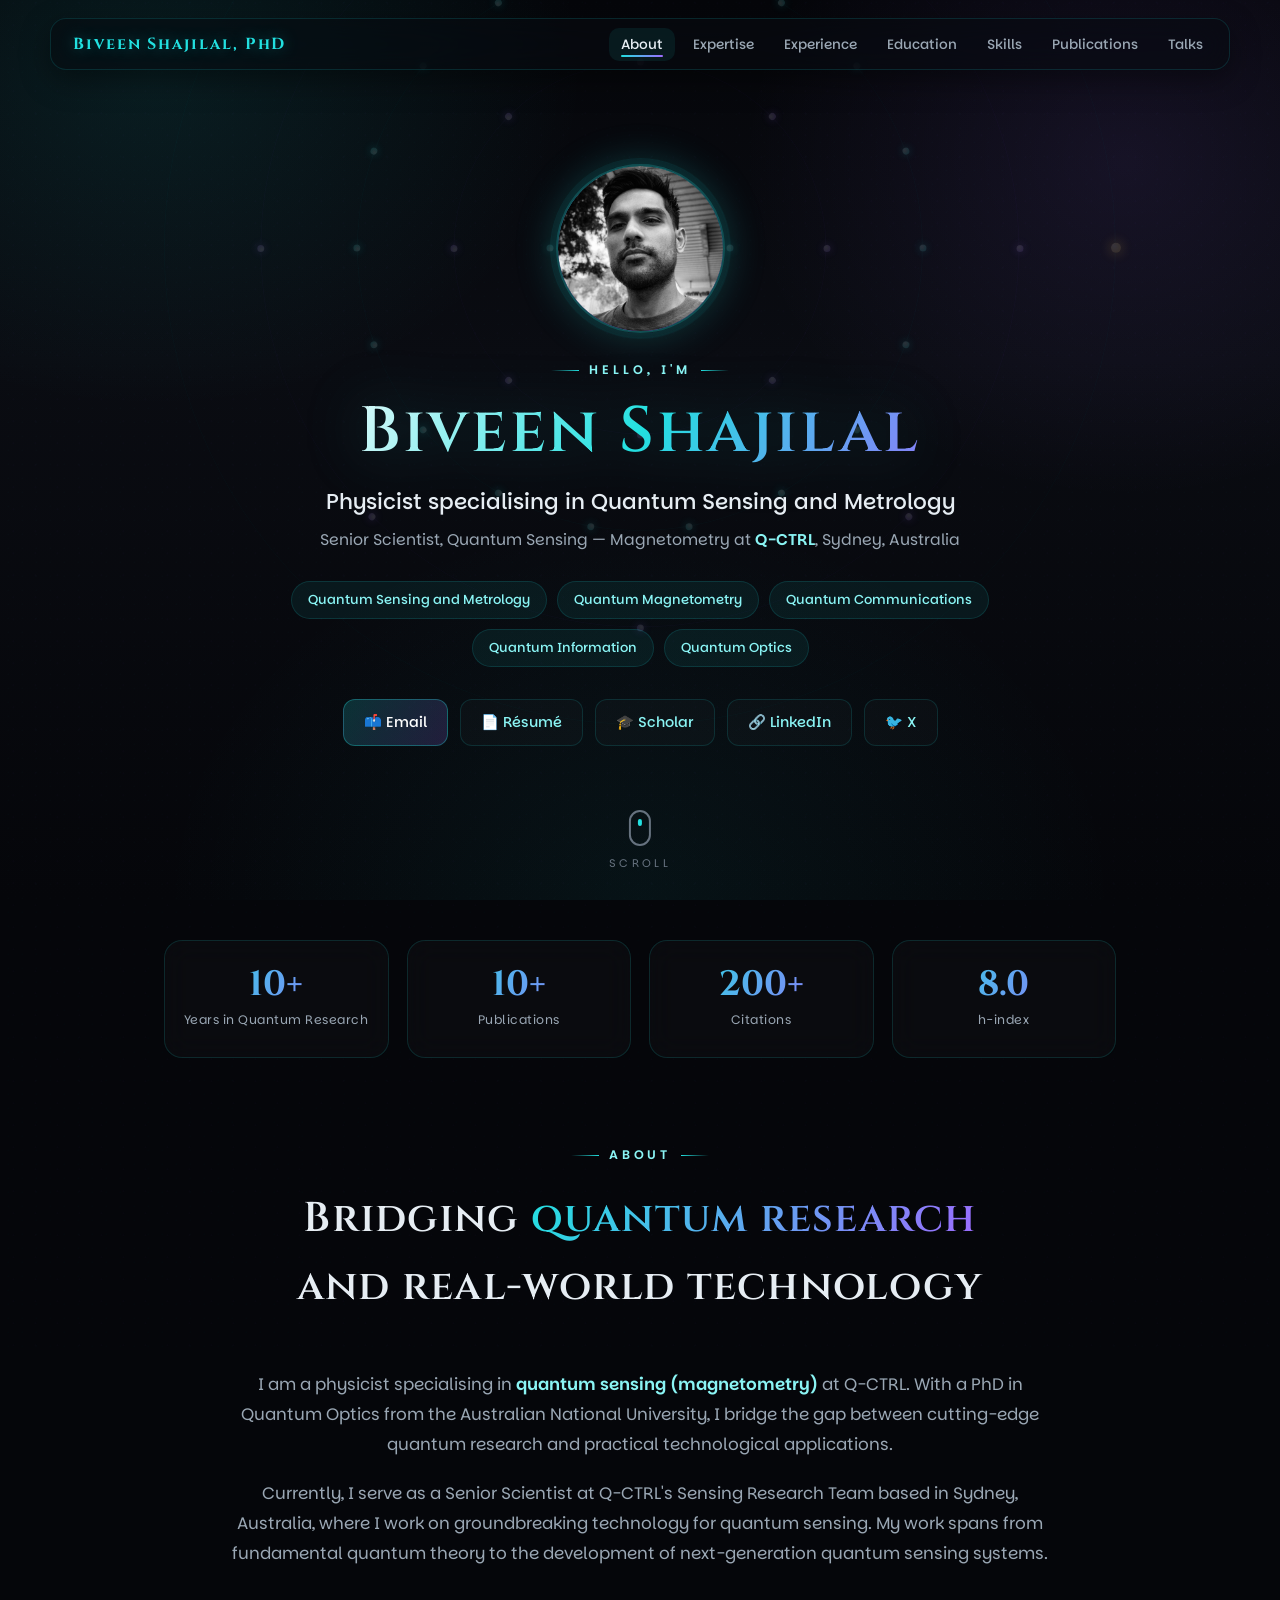
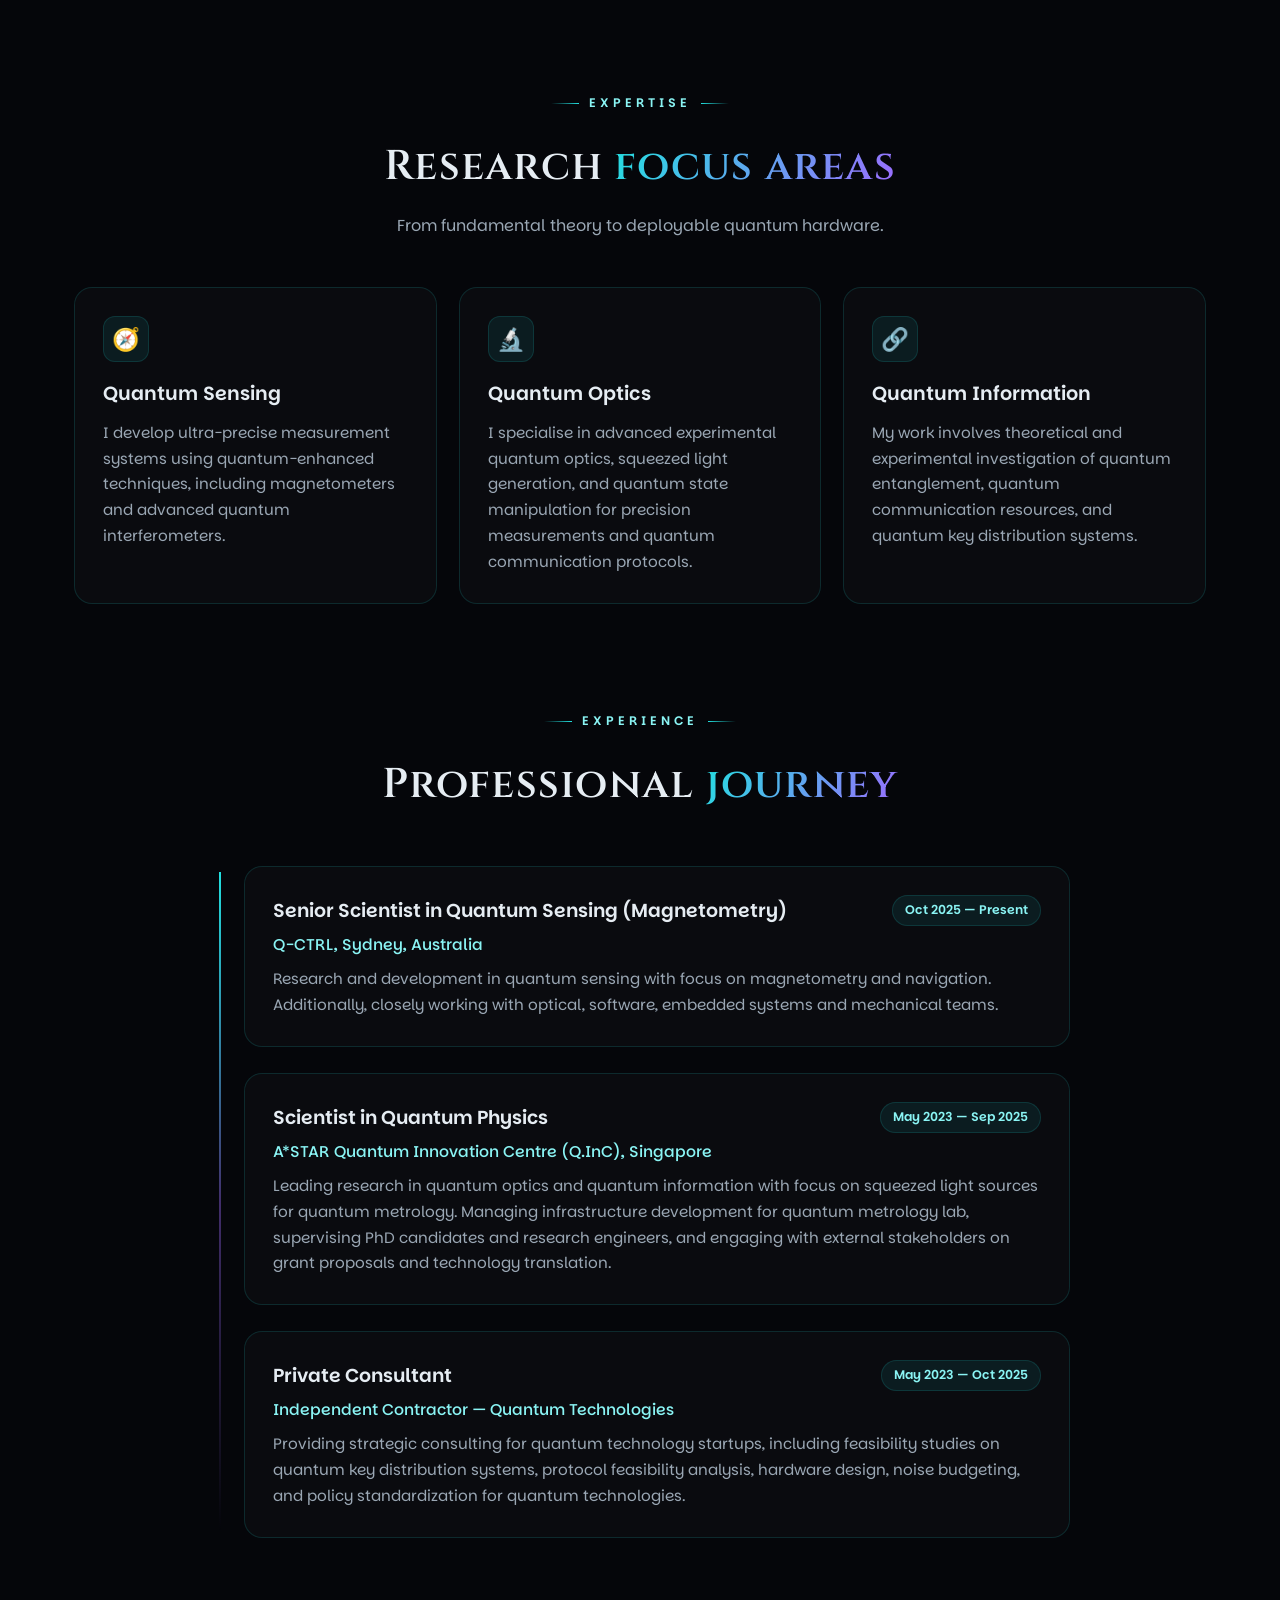
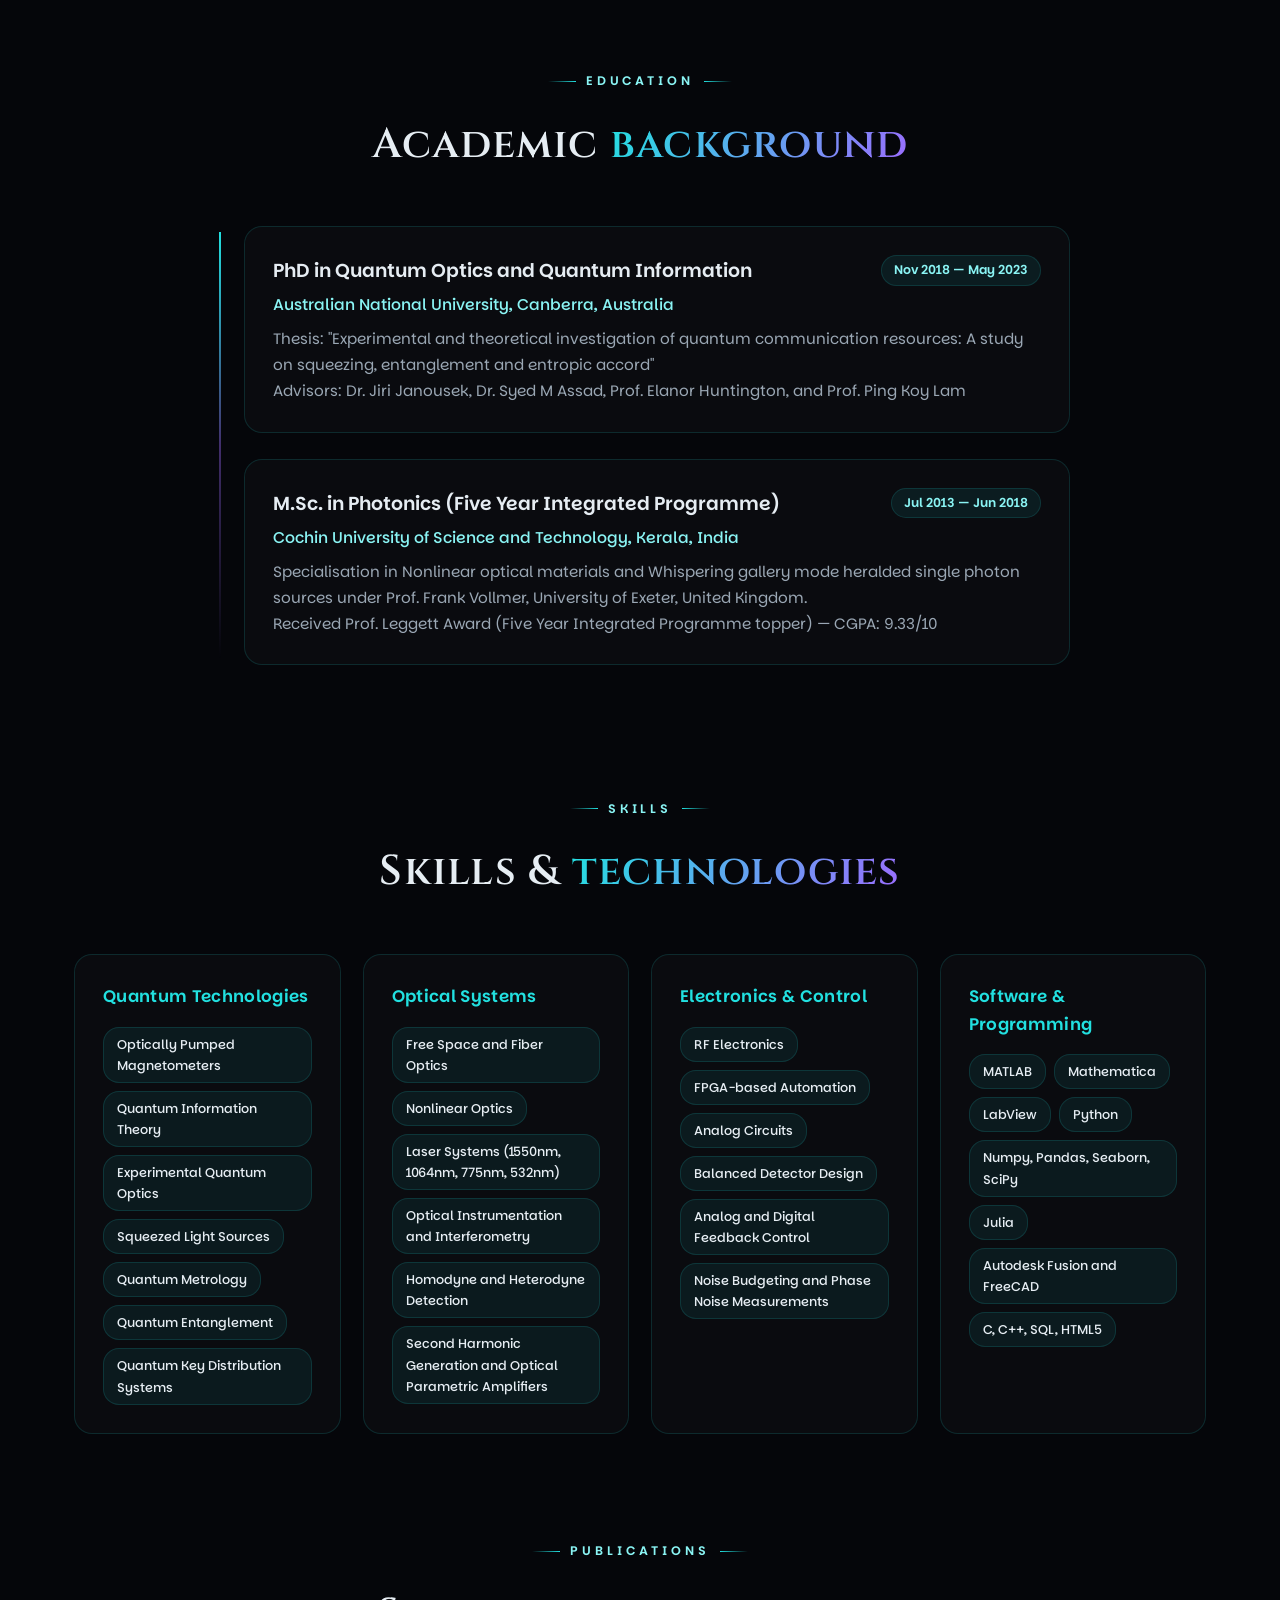
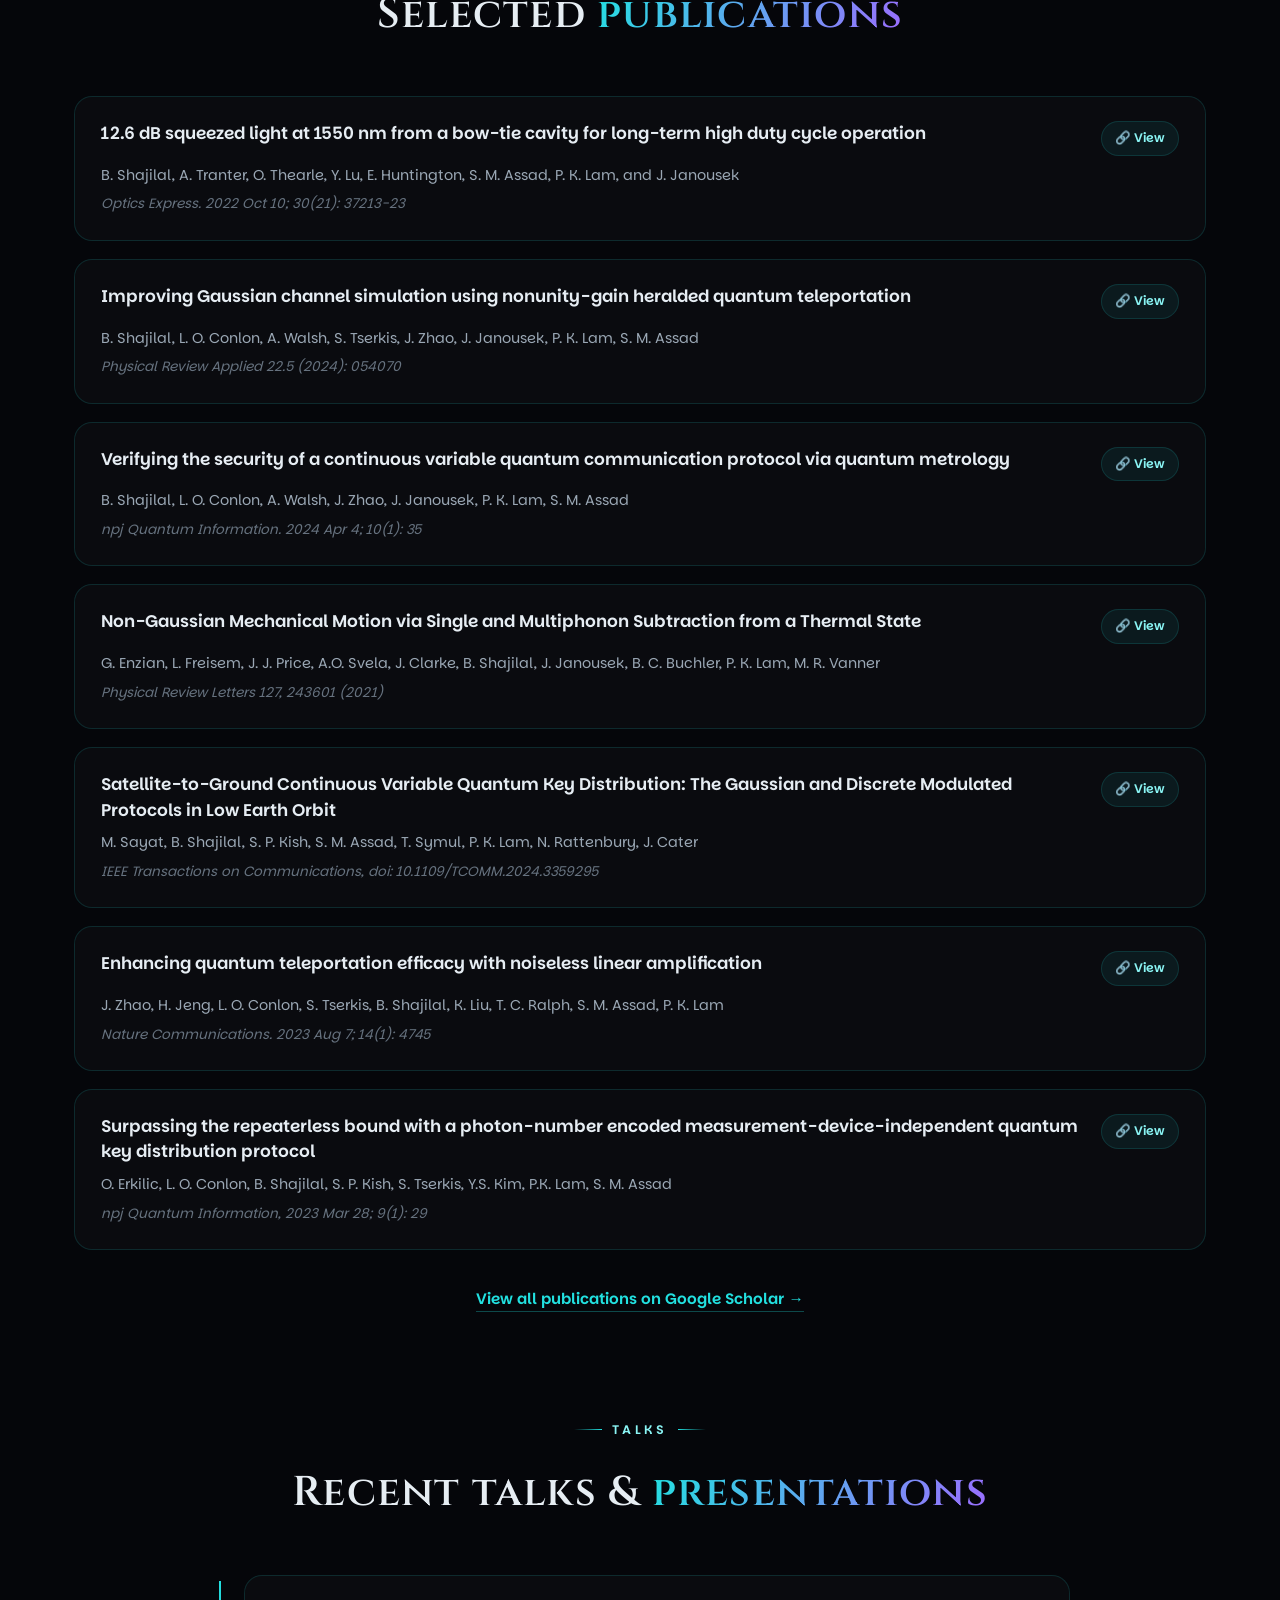
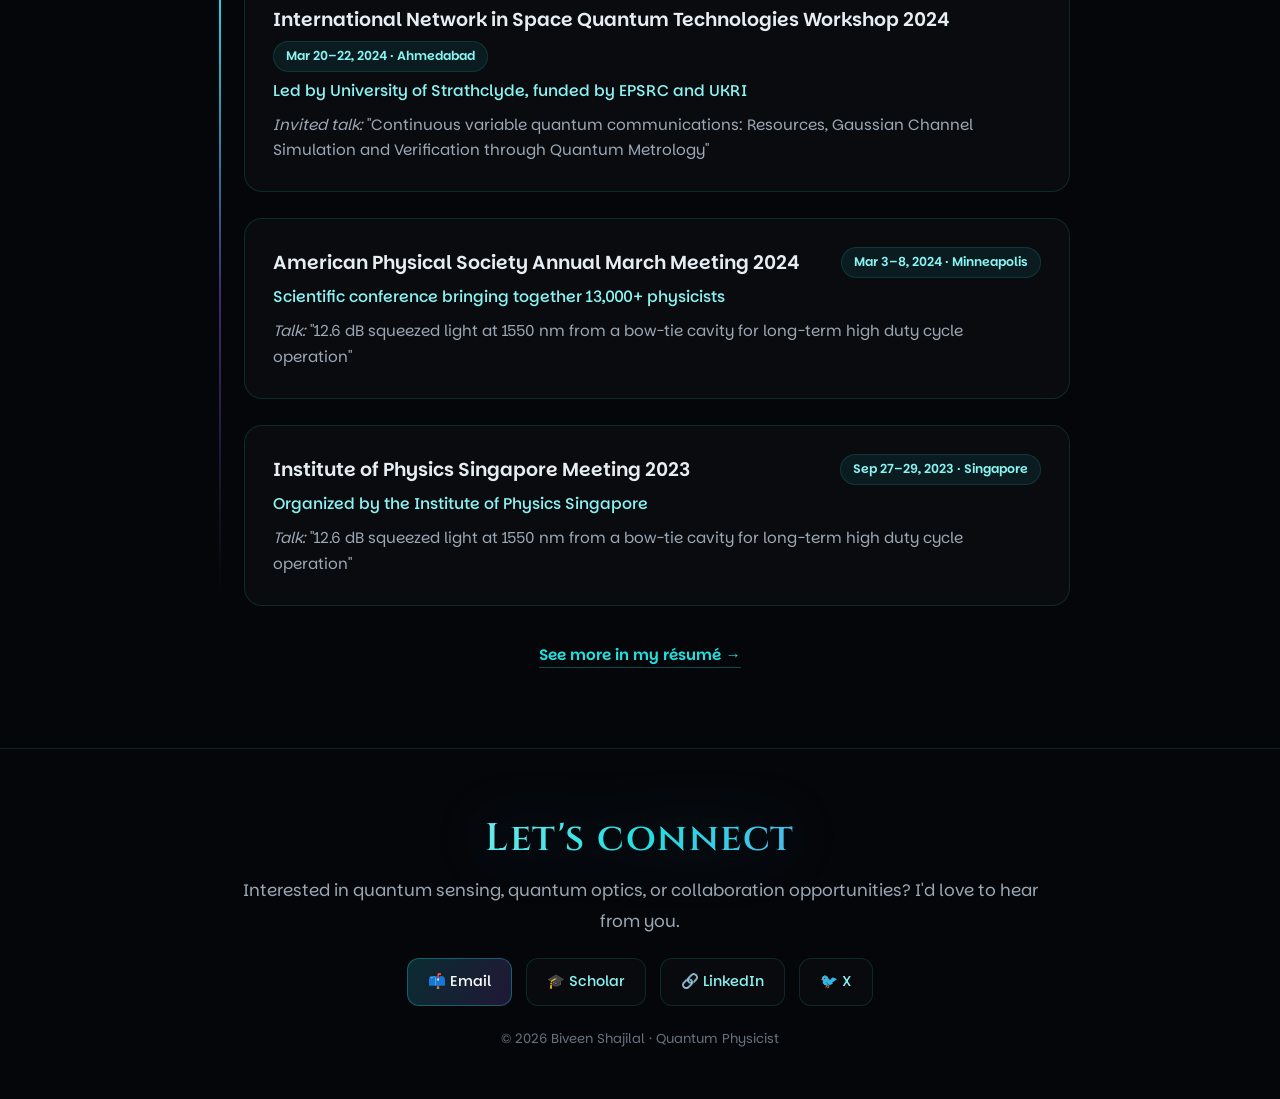
==== index.html @ 0506587f "Add files via upload" ====
<!DOCTYPE html>
<html lang="en">
<head>
    <meta charset="UTF-8">
    <meta name="viewport" content="width=device-width, initial-scale=1.0">
    <link rel="icon" href="icon.svg" type="image/svg">
    <title>Biveen Shajilal - Quantum Physicist</title>
    <style>
        @import url('https://fonts.googleapis.com/css2?family=Parkinsans:wght@300..700&display=swap');
        @import url('https://fonts.googleapis.com/css2?family=Cinzel:wght@400..900&display=swap');

        :root {
            --bg-0: #05060a;
            --bg-1: #0a0c12;
            --bg-2: #0e1119;
            --cyan: #22e0e0;
            --cyan-soft: #8af4f4;
            --purple: #9d6bff;
            --text: #e6edf3;
            --text-dim: #9aa7b4;
            --text-faint: #66727f;
            --border: rgba(34, 224, 224, 0.14);
            --border-strong: rgba(34, 224, 224, 0.32);
            --card: rgba(255, 255, 255, 0.025);
        }

        * { margin: 0; padding: 0; box-sizing: border-box; }

        html { scroll-behavior: smooth; }

        body {
            font-family: 'Parkinsans', sans-serif;
            background: var(--bg-0);
            color: var(--text);
            line-height: 1.65;
            overflow-x: hidden;
            -webkit-font-smoothing: antialiased;
        }

        /* Ambient animated background */
        .bg-aurora {
            position: fixed;
            inset: 0;
            z-index: -2;
            background:
                radial-gradient(45rem 35rem at 12% 8%, rgba(34, 224, 224, 0.10), transparent 60%),
                radial-gradient(40rem 35rem at 88% 18%, rgba(157, 107, 255, 0.10), transparent 60%),
                radial-gradient(50rem 40rem at 50% 100%, rgba(34, 224, 224, 0.06), transparent 60%),
                linear-gradient(180deg, var(--bg-0), var(--bg-1) 40%, var(--bg-0));
        }
        .bg-aurora::after {
            content: '';
            position: absolute;
            inset: -50%;
            background:
                radial-gradient(circle at 30% 30%, rgba(34,224,224,0.05), transparent 8%),
                radial-gradient(circle at 70% 60%, rgba(157,107,255,0.05), transparent 8%);
            background-size: 14px 14px, 22px 22px;
            opacity: 0.5;
            animation: drift 40s linear infinite;
        }
        @keyframes drift {
            0% { transform: translate(0, 0); }
            100% { transform: translate(-60px, -60px); }
        }

        .container { max-width: 1180px; margin: 0 auto; padding: 0 24px; position: relative; z-index: 1; }

        /* Scroll progress bar */
        #scroll-progress {
            position: fixed; top: 0; left: 0; height: 3px; width: 0%;
            background: linear-gradient(90deg, var(--cyan), var(--purple));
            z-index: 2000; box-shadow: 0 0 12px rgba(34, 224, 224, 0.6);
            transition: width 0.1s linear;
        }

        /* ---------- Navbar ---------- */
        .navbar {
            position: fixed; top: 18px; left: 50%; transform: translateX(-50%);
            width: calc(100% - 36px); max-width: 1180px;
            background: rgba(8, 10, 16, 0.6);
            backdrop-filter: blur(18px) saturate(140%);
            border: 1px solid var(--border);
            border-radius: 16px;
            padding: 12px 14px;
            z-index: 1000;
            display: flex; align-items: center; justify-content: space-between;
            box-shadow: 0 10px 30px rgba(0, 0, 0, 0.4);
            transition: transform 0.4s ease, box-shadow 0.4s ease;
        }
        .nav-brand {
            font-family: 'Cinzel', serif; font-weight: 700; letter-spacing: 0.12em;
            color: var(--cyan); font-size: 1rem; padding-left: 8px; white-space: nowrap;
            text-shadow: 0 0 16px rgba(34, 224, 224, 0.4);
        }
        .navbar-nav { list-style: none; display: flex; gap: 6px; flex-wrap: wrap; justify-content: flex-end; }
        .nav-link {
            color: var(--text-dim); text-decoration: none; font-size: 0.85rem; font-weight: 500;
            padding: 7px 12px; border-radius: 10px; position: relative; transition: color 0.25s ease, background 0.25s ease;
        }
        .nav-link::after {
            content: ''; position: absolute; left: 12px; right: 12px; bottom: 4px; height: 2px;
            background: linear-gradient(90deg, var(--cyan), var(--purple));
            transform: scaleX(0); transform-origin: left; transition: transform 0.3s ease; border-radius: 2px;
        }
        .nav-link:hover, .nav-link.active { color: var(--text); background: rgba(34, 224, 224, 0.08); }
        .nav-link:hover::after, .nav-link.active::after { transform: scaleX(1); }

        /* ---------- Hero ---------- */
        .hero {
            position: relative; min-height: 100vh;
            display: flex; flex-direction: column; align-items: center; justify-content: center;
            text-align: center; padding: 120px 24px 110px; overflow: hidden;
        }
        .hero-inner { position: relative; z-index: 1; max-width: 880px; }
        .hero-inner > *:not(.atom) { position: relative; z-index: 1; }

        /* Rubidium atom: profile picture as nucleus with electron shells */
        .atom {
            position: relative; width: 169px; height: 169px; margin: 0 auto 20px;
            display: flex; align-items: center; justify-content: center; z-index: 0;
            animation: floaty 6s ease-in-out infinite;
        }
        .atom .shells { position: absolute; top: 50%; left: 50%; width: 0; height: 0; z-index: 0; pointer-events: none; opacity: 0.15; }
        .atom .shell {
            position: absolute; top: 50%; left: 50%; border-radius: 50%;
            border: 1px solid rgba(34, 224, 224, 0.16);
            transform: translate(-50%, -50%);
            animation: orbitSpin var(--dur) linear infinite;
        }
        .atom .shell.rev { animation-direction: reverse; border-color: rgba(157, 107, 255, 0.18); }
        .atom .electron {
            position: absolute; top: 50%; left: 50%; width: 7px; height: 7px; border-radius: 50%;
            transform: translate(-50%, -50%) rotate(var(--a)) translateX(var(--r));
            background: radial-gradient(circle at 35% 35%, #d6ffff, var(--cyan));
            box-shadow: 0 0 8px 1.5px rgba(34, 224, 224, 0.7);
        }
        .atom .shell.rev .electron {
            background: radial-gradient(circle at 35% 35%, #f0e7ff, var(--purple));
            box-shadow: 0 0 8px 1.5px rgba(157, 107, 255, 0.7);
        }
        .atom .electron.valence {
            width: 10px; height: 10px;
            background: radial-gradient(circle at 35% 35%, #fff6cf, #ffce4d);
            box-shadow: 0 0 12px 2.5px rgba(255, 200, 80, 0.85);
        }
        @keyframes orbitSpin { to { transform: translate(-50%, -50%) rotate(360deg); } }

        .hero-avatar {
            width: 169px; height: 169px; border-radius: 50%; margin: 0 auto;
            border: 2px solid var(--border-strong); overflow: hidden; position: relative; z-index: 1;
            box-shadow: 0 0 0 6px rgba(34, 224, 224, 0.05), 0 0 40px rgba(34, 224, 224, 0.25);
        }
        .hero-avatar::before {
            content: ''; position: absolute; inset: -2px; border-radius: 50%; padding: 2px;
            background: conic-gradient(from 0deg, var(--cyan), var(--purple), var(--cyan));
            -webkit-mask: linear-gradient(#000 0 0) content-box, linear-gradient(#000 0 0);
            mask: linear-gradient(#000 0 0) content-box, linear-gradient(#000 0 0);
            -webkit-mask-composite: xor; mask-composite: exclude;
            animation: spin 8s linear infinite;
        }
        .hero-avatar img { width: 100%; height: 100%; object-fit: cover; border-radius: 50%; }
        @keyframes floaty { 0%, 100% { transform: translateY(0); } 50% { transform: translateY(-10px); } }
        @keyframes spin { to { transform: rotate(360deg); } }

        .eyebrow {
            display: inline-flex; align-items: center; gap: 10px;
            font-size: 0.78rem; font-weight: 600; letter-spacing: 0.32em; text-transform: uppercase;
            color: var(--cyan-soft); margin-bottom: 18px;
        }
        .eyebrow::before, .eyebrow.center::after {
            content: ''; width: 28px; height: 1px; background: linear-gradient(90deg, transparent, var(--cyan));
        }
        .eyebrow.center::after { background: linear-gradient(90deg, var(--cyan), transparent); }

        .hero-name {
            font-family: 'Cinzel', serif; font-weight: 600;
            font-size: clamp(2.08rem, 5.6vw, 4rem); line-height: 1.05; letter-spacing: 0.04em;
            background: linear-gradient(120deg, #ffffff 10%, var(--cyan) 50%, var(--purple) 90%);
            -webkit-background-clip: text; background-clip: text; -webkit-text-fill-color: transparent;
            filter: drop-shadow(0 0 30px rgba(34, 224, 224, 0.25));
            margin-bottom: 18px;
        }
        .hero-role { font-size: clamp(1.05rem, 2.4vw, 1.35rem); color: var(--text); font-weight: 500; margin-bottom: 8px; }
        .hero-affil { font-size: 0.98rem; color: var(--text-dim); margin-bottom: 28px; }
        .hero-affil strong { color: var(--cyan-soft); font-weight: 600; }

        .hero-badges { display: flex; flex-wrap: wrap; gap: 10px; justify-content: center; margin-bottom: 32px; }
        .badge {
            font-size: 0.82rem; font-weight: 500; padding: 7px 16px; border-radius: 999px;
            color: var(--cyan-soft); background: rgba(34, 224, 224, 0.07);
            border: 1px solid var(--border); transition: all 0.3s ease;
        }
        .badge:hover { background: rgba(157, 107, 255, 0.12); border-color: rgba(157,107,255,0.4); color: #fff; transform: translateY(-2px); }

        .hero-links { display: flex; flex-wrap: wrap; gap: 12px; justify-content: center; }
        .btn {
            display: inline-flex; align-items: center; gap: 8px; text-decoration: none; font-weight: 500; font-size: 0.9rem;
            padding: 11px 20px; border-radius: 12px; transition: all 0.3s ease; border: 1px solid var(--border);
            color: var(--cyan-soft); background: rgba(255,255,255,0.02);
        }
        .btn:hover { transform: translateY(-3px); color: #fff; border-color: var(--border-strong);
            box-shadow: 0 10px 26px rgba(34, 224, 224, 0.2); background: rgba(34, 224, 224, 0.08); }
        .btn-primary { background: linear-gradient(120deg, rgba(34,224,224,0.18), rgba(157,107,255,0.18)); border-color: var(--border-strong); color: #fff; }

        .scroll-cue {
            position: absolute; bottom: 28px; left: 50%; transform: translateX(-50%); z-index: 1;
            display: flex; flex-direction: column; align-items: center; gap: 8px; color: var(--text-faint);
            font-size: 0.7rem; letter-spacing: 0.3em; text-transform: uppercase;
        }
        .scroll-mouse { width: 22px; height: 36px; border: 2px solid var(--text-faint); border-radius: 12px; position: relative; }
        .scroll-mouse::before {
            content: ''; position: absolute; top: 7px; left: 50%; transform: translateX(-50%);
            width: 4px; height: 7px; border-radius: 2px; background: var(--cyan); animation: scrollDot 1.6s ease-in-out infinite;
        }
        @keyframes scrollDot { 0% { opacity: 0; transform: translate(-50%, 0); } 40% { opacity: 1; } 80%, 100% { opacity: 0; transform: translate(-50%, 12px); } }

        /* ---------- Stats strip ---------- */
        .stats-strip {
            display: grid; grid-template-columns: repeat(4, 1fr); gap: 18px;
            margin: 40px auto 0; max-width: 1000px; position: relative; z-index: 2;
            padding: 0 24px;
        }
        .stat-card {
            text-align: center; padding: 26px 16px; border-radius: 18px;
            background: var(--card); border: 1px solid var(--border);
            backdrop-filter: blur(14px); transition: all 0.35s ease;
        }
        .stat-card:hover { transform: translateY(-6px); border-color: var(--border-strong); box-shadow: 0 16px 40px rgba(34,224,224,0.12); }
        .stat-num {
            font-family: 'Cinzel', serif; font-size: 2.2rem; font-weight: 700; line-height: 1;
            background: linear-gradient(120deg, var(--cyan), var(--purple));
            -webkit-background-clip: text; background-clip: text; -webkit-text-fill-color: transparent;
        }
        .stat-label { font-size: 0.78rem; color: var(--text-dim); margin-top: 8px; letter-spacing: 0.04em; }

        /* ---------- Sections ---------- */
        .section { padding: 80px 0 20px; }
        .section-head { text-align: center; max-width: 720px; margin: 0 auto 48px; }
        .section-title {
            font-family: 'Cinzel', serif; font-size: clamp(1.8rem, 4vw, 2.6rem); font-weight: 600;
            color: var(--text); letter-spacing: 0.03em;
        }
        .section-title span {
            background: linear-gradient(120deg, var(--cyan), var(--purple));
            -webkit-background-clip: text; background-clip: text; -webkit-text-fill-color: transparent;
        }
        .section-sub { color: var(--text-dim); margin-top: 12px; font-size: 1rem; }

        .about-text { color: var(--text-dim); font-size: 1.05rem; line-height: 1.8; max-width: 820px; margin: 0 auto 18px; text-align: center; }
        .about-text strong { color: var(--cyan-soft); font-weight: 600; }

        /* Cards generic */
        .card {
            position: relative; background: var(--card); border: 1px solid var(--border);
            border-radius: 18px; padding: 28px; overflow: hidden; transition: all 0.35s ease;
        }
        .card::before {
            content: ''; position: absolute; inset: 0; padding: 1px; border-radius: 18px; pointer-events: none;
            background: linear-gradient(130deg, rgba(34,224,224,0.4), transparent 40%, rgba(157,107,255,0.4));
            -webkit-mask: linear-gradient(#000 0 0) content-box, linear-gradient(#000 0 0);
            mask: linear-gradient(#000 0 0) content-box, linear-gradient(#000 0 0);
            -webkit-mask-composite: xor; mask-composite: exclude; opacity: 0; transition: opacity 0.35s ease;
        }
        .card:hover { transform: translateY(-6px); box-shadow: 0 18px 44px rgba(0,0,0,0.4); }
        .card:hover::before { opacity: 1; }

        .expertise-grid { display: grid; grid-template-columns: repeat(auto-fit, minmax(280px, 1fr)); gap: 22px; }
        .expertise-item .ico {
            width: 46px; height: 46px; border-radius: 12px; display: flex; align-items: center; justify-content: center;
            font-size: 1.4rem; margin-bottom: 16px; background: rgba(34,224,224,0.08); border: 1px solid var(--border);
        }
        .expertise-item h3 { color: var(--text); font-size: 1.2rem; font-weight: 600; margin-bottom: 10px; }
        .expertise-item p { color: var(--text-dim); font-size: 0.95rem; line-height: 1.7; }

        /* Timeline */
        .timeline { position: relative; max-width: 860px; margin: 0 auto; padding-left: 34px; }
        .timeline::before {
            content: ''; position: absolute; left: 9px; top: 6px; bottom: 6px; width: 2px;
            background: linear-gradient(180deg, var(--cyan), rgba(157,107,255,0.4), transparent);
        }
        .tl-item { position: relative; margin-bottom: 26px; }
        .tl-item::before {
            content: ''; position: absolute; left: -33px; top: 26px; width: 14px; height: 14px; border-radius: 50%;
            background: var(--bg-0); border: 2px solid var(--cyan); box-shadow: 0 0 0 4px rgba(34,224,224,0.12);
        }
        .tl-head { display: flex; justify-content: space-between; flex-wrap: wrap; gap: 6px; margin-bottom: 6px; }
        .tl-title { font-size: 1.18rem; font-weight: 600; color: var(--text); }
        .tl-date {
            font-size: 0.78rem; color: var(--cyan-soft); font-weight: 600; white-space: nowrap;
            background: rgba(34,224,224,0.08); border: 1px solid var(--border); padding: 4px 12px; border-radius: 999px; height: fit-content;
        }
        .tl-org { color: var(--cyan-soft); font-weight: 500; font-size: 0.98rem; margin-bottom: 8px; }
        .tl-desc { color: var(--text-dim); font-size: 0.95rem; line-height: 1.7; }

        /* Skills */
        .skills-grid { display: grid; grid-template-columns: repeat(auto-fit, minmax(260px, 1fr)); gap: 22px; }
        .skill-category h4 { color: var(--cyan); font-size: 1.05rem; font-weight: 600; margin-bottom: 16px; letter-spacing: 0.02em; }
        .skill-list { display: flex; flex-wrap: wrap; gap: 8px; }
        .skill-tag {
            background: rgba(34,224,224,0.07); color: var(--text); padding: 6px 13px; border-radius: 16px;
            font-size: 0.8rem; font-weight: 500; border: 1px solid var(--border); transition: all 0.25s ease;
        }
        .skill-tag:hover { background: rgba(157,107,255,0.16); border-color: rgba(157,107,255,0.45); transform: translateY(-2px); color: #fff; }

        /* Publications */
        .pub-grid { display: grid; gap: 18px; }
        .pub-item { padding: 24px 26px; }
        .pub-title-row { display: flex; align-items: flex-start; justify-content: space-between; gap: 14px; margin-bottom: 8px; }
        .pub-title { font-size: 1.06rem; font-weight: 600; line-height: 1.5; color: var(--text); }
        .pub-link-btn {
            flex-shrink: 0; display: inline-flex; align-items: center; gap: 6px; text-decoration: none;
            font-size: 0.78rem; font-weight: 600; color: var(--cyan-soft); white-space: nowrap;
            padding: 6px 13px; border-radius: 999px; border: 1px solid var(--border);
            background: rgba(34,224,224,0.07); transition: all 0.25s ease;
        }
        .pub-link-btn:hover { color: #fff; background: rgba(34,224,224,0.16); border-color: var(--border-strong); transform: translateY(-2px); box-shadow: 0 8px 20px rgba(34,224,224,0.18); }
        .pub-authors { color: var(--text-dim); font-size: 0.9rem; margin-bottom: 6px; }
        .pub-venue { color: var(--text-faint); font-size: 0.85rem; font-style: italic; }

        .center-link { text-align: center; margin-top: 36px; }
        .text-link {
            color: var(--cyan); text-decoration: none; font-weight: 600; font-size: 0.95rem;
            border-bottom: 1px solid rgba(34,224,224,0.3); padding-bottom: 2px; transition: all 0.25s ease;
        }
        .text-link:hover { color: #fff; border-color: #fff; letter-spacing: 0.03em; }

        /* Footer */
        .footer { text-align: center; padding: 70px 24px 50px; margin-top: 60px; border-top: 1px solid var(--border); }
        .footer .hero-name { font-size: clamp(1.2rem, 4vw, 2.4rem); margin-bottom: 16px; }
        .footer-links { display: flex; gap: 14px; justify-content: center; flex-wrap: wrap; margin: 22px 0; }
        .footer-copy { color: var(--text-faint); font-size: 0.82rem; margin-top: 18px; }

        /* Reveal-on-scroll */
        .reveal { opacity: 0; transform: translateY(30px); transition: opacity 0.7s cubic-bezier(.2,.7,.2,1), transform 0.7s cubic-bezier(.2,.7,.2,1); }
        .reveal.is-visible { opacity: 1; transform: none; }
        .reveal.d1 { transition-delay: 0.08s; }
        .reveal.d2 { transition-delay: 0.16s; }
        .reveal.d3 { transition-delay: 0.24s; }
        .reveal.d4 { transition-delay: 0.32s; }
        @media (prefers-reduced-motion: reduce) {
            .reveal { opacity: 1; transform: none; transition: none; }
            .atom, .shell, .hero-avatar::before, .bg-aurora::after, .scroll-mouse::before { animation: none; }
        }

        /* Responsive */
        @media (max-width: 820px) {
            .stats-strip { grid-template-columns: repeat(2, 1fr); margin-top: 0; padding-top: 24px; }
            .nav-brand { display: none; }
            .navbar { justify-content: center; }
            .navbar-nav { justify-content: center; }
        }
        @media (max-width: 560px) {
            .nav-link { font-size: 0.78rem; padding: 6px 9px; }
            .section { padding: 60px 0 10px; }
            .card { padding: 22px; }
            .tl-date { font-size: 0.72rem; }
        }
    </style>
</head>
<body>
    <div class="bg-aurora"></div>
    <div id="scroll-progress"></div>

    <nav class="navbar">
        <span class="nav-brand">Biveen Shajilal, PhD</span>
        <ul class="navbar-nav">
            <li><a href="#about" class="nav-link">About</a></li>
            <li><a href="#expertise" class="nav-link">Expertise</a></li>
            <li><a href="#experience" class="nav-link">Experience</a></li>
            <li><a href="#education" class="nav-link">Education</a></li>
            <li><a href="#skills" class="nav-link">Skills</a></li>
            <li><a href="#publications" class="nav-link">Publications</a></li>
            <li><a href="#talks" class="nav-link">Talks</a></li>
        </ul>
    </nav>

    <!-- ===== Hero ===== -->
    <header class="hero" id="top">
        <div class="hero-inner">
            <div class="atom reveal is-visible">
                <div class="shells" id="atomShells"></div>
                <div class="hero-avatar">
                    <img src="headshot.jpeg" alt="Biveen Shajilal">
                </div>
            </div>
            <p class="eyebrow center reveal is-visible">Hello, I'm</p>
            <h1 class="hero-name reveal is-visible">Biveen Shajilal</h1>
            <p class="hero-role reveal is-visible d1">Physicist specialising in Quantum Sensing and Metrology</p>
            <p class="hero-affil reveal is-visible d1">Senior Scientist, Quantum Sensing — Magnetometry at <strong>Q-CTRL</strong>, Sydney, Australia</p>
            <div class="hero-badges reveal is-visible d2">
                <span class="badge">Quantum Sensing and Metrology</span>
                <span class="badge">Quantum Magnetometry</span>
                <span class="badge">Quantum Communications</span>
                <span class="badge">Quantum Information</span>
                <span class="badge">Quantum Optics</span>   
            </div>
            <div class="hero-links reveal is-visible d3">
                <a href="mailto:biveen.shajilal@gmail.com" class="btn btn-primary">📫 Email</a>
                <a href="Biveen_CV.pdf" class="btn" target="_blank">📄 Résumé</a>
                <a href="https://scholar.google.com/citations?user=_PFmphAAAAAJ&hl=en" class="btn" target="_blank">🎓 Scholar</a>
                <a href="https://www.linkedin.com/in/biveen-shajilal-3a89a4a4" class="btn" target="_blank">🔗 LinkedIn</a>
                <a href="https://x.com/biveenslal" class="btn" target="_blank">🐦 X</a>
            </div>
        </div>
        <div class="scroll-cue">
            <div class="scroll-mouse"></div>
            <span>Scroll</span>
        </div>
    </header>

    <!-- ===== Stats ===== -->
    <div class="stats-strip">
        <div class="stat-card reveal d1"><div class="stat-num" data-target="10" data-suffix="+">0</div><div class="stat-label">Years in Quantum Research</div></div>
        <div class="stat-card reveal"><div class="stat-num" data-target="10" data-suffix="+">0</div><div class="stat-label">Publications</div></div>
        <div class="stat-card reveal d3"><div class="stat-num" data-target="200" data-suffix="+">0</div><div class="stat-label">Citations</div></div>
        <div class="stat-card reveal d2"><div class="stat-num" data-target="8" data-decimals="1">0</div><div class="stat-label">h-index</div></div>
    </div>

    <main class="container">
        <!-- ===== About ===== -->
        <section class="section" id="about">
            <div class="section-head reveal">
                <p class="eyebrow center">About</p>
                <h2 class="section-title">Bridging <span>quantum research</span> and real-world technology</h2>
            </div>
            <p class="about-text reveal d1">
                I am a physicist specialising in <strong>quantum sensing (magnetometry)</strong> at Q-CTRL. With a PhD in Quantum Optics from the Australian National University, I bridge the gap between cutting-edge quantum research and practical technological applications.
            </p>
            <p class="about-text reveal d2">
                Currently, I serve as a Senior Scientist at Q-CTRL's Sensing Research Team based in Sydney, Australia, where I work on groundbreaking technology for quantum sensing. My work spans from fundamental quantum theory to the development of next-generation quantum sensing systems.
            </p>
        </section>

        <!-- ===== Expertise ===== -->
        <section class="section" id="expertise">
            <div class="section-head reveal">
                <p class="eyebrow center">Expertise</p>
                <h2 class="section-title">Research <span>focus areas</span></h2>
                <p class="section-sub">From fundamental theory to deployable quantum hardware.</p>
            </div>
            <div class="expertise-grid">
                <div class="card expertise-item reveal">
                    <div class="ico">🧭</div>
                    <h3>Quantum Sensing</h3>
                    <p>I develop ultra-precise measurement systems using quantum-enhanced techniques, including magnetometers and advanced quantum interferometers.</p>
                </div>
                <div class="card expertise-item reveal d1">
                    <div class="ico">🔬</div>
                    <h3>Quantum Optics</h3>
                    <p>I specialise in advanced experimental quantum optics, squeezed light generation, and quantum state manipulation for precision measurements and quantum communication protocols.</p>
                </div>
                <div class="card expertise-item reveal d2">
                    <div class="ico">🔗</div>
                    <h3>Quantum Information</h3>
                    <p>My work involves theoretical and experimental investigation of quantum entanglement, quantum communication resources, and quantum key distribution systems.</p>
                </div>
            </div>
        </section>

        <!-- ===== Experience ===== -->
        <section class="section" id="experience">
            <div class="section-head reveal">
                <p class="eyebrow center">Experience</p>
                <h2 class="section-title">Professional <span>journey</span></h2>
            </div>
            <div class="timeline">
                <div class="card tl-item reveal">
                    <div class="tl-head">
                        <div class="tl-title">Senior Scientist in Quantum Sensing (Magnetometry)</div>
                        <span class="tl-date">Oct 2025 — Present</span>
                    </div>
                    <div class="tl-org">Q-CTRL, Sydney, Australia</div>
                    <p class="tl-desc">Research and development in quantum sensing with focus on magnetometry and navigation. Additionally, closely working with optical, software, embedded systems and mechanical teams.</p>
                </div>
                <div class="card tl-item reveal d1">
                    <div class="tl-head">
                        <div class="tl-title">Scientist in Quantum Physics</div>
                        <span class="tl-date">May 2023 — Sep 2025</span>
                    </div>
                    <div class="tl-org">A*STAR Quantum Innovation Centre (Q.InC), Singapore</div>
                    <p class="tl-desc">Leading research in quantum optics and quantum information with focus on squeezed light sources for quantum metrology. Managing infrastructure development for quantum metrology lab, supervising PhD candidates and research engineers, and engaging with external stakeholders on grant proposals and technology translation.</p>
                </div>
                <div class="card tl-item reveal d2">
                    <div class="tl-head">
                        <div class="tl-title">Private Consultant</div>
                        <span class="tl-date">May 2023 — Oct 2025</span>
                    </div>
                    <div class="tl-org">Independent Contractor — Quantum Technologies</div>
                    <p class="tl-desc">Providing strategic consulting for quantum technology startups, including feasibility studies on quantum key distribution systems, protocol feasibility analysis, hardware design, noise budgeting, and policy standardization for quantum technologies.</p>
                </div>
            </div>
        </section>

        <!-- ===== Education ===== -->
        <section class="section" id="education">
            <div class="section-head reveal">
                <p class="eyebrow center">Education</p>
                <h2 class="section-title">Academic <span>background</span></h2>
            </div>
            <div class="timeline">
                <div class="card tl-item reveal">
                    <div class="tl-head">
                        <div class="tl-title">PhD in Quantum Optics and Quantum Information</div>
                        <span class="tl-date">Nov 2018 — May 2023</span>
                    </div>
                    <div class="tl-org">Australian National University, Canberra, Australia</div>
                    <p class="tl-desc">Thesis: "Experimental and theoretical investigation of quantum communication resources: A study on squeezing, entanglement and entropic accord"<br>Advisors: Dr. Jiri Janousek, Dr. Syed M Assad, Prof. Elanor Huntington, and Prof. Ping Koy Lam</p>
                </div>
                <div class="card tl-item reveal d1">
                    <div class="tl-head">
                        <div class="tl-title">M.Sc. in Photonics (Five Year Integrated Programme)</div>
                        <span class="tl-date">Jul 2013 — Jun 2018</span>
                    </div>
                    <div class="tl-org">Cochin University of Science and Technology, Kerala, India</div>
                    <p class="tl-desc">Specialisation in Nonlinear optical materials and Whispering gallery mode heralded single photon sources under Prof. Frank Vollmer, University of Exeter, United Kingdom.<br>Received Prof. Leggett Award (Five Year Integrated Programme topper) — CGPA: 9.33/10</p>
                </div>
            </div>
        </section>

        <!-- ===== Skills ===== -->
        <section class="section" id="skills">
            <div class="section-head reveal">
                <p class="eyebrow center">Skills</p>
                <h2 class="section-title">Skills & <span>technologies</span></h2>
            </div>
            <div class="skills-grid">
                <div class="card skill-category reveal">
                    <h4>Quantum Technologies</h4>
                    <div class="skill-list">
                        <span class="skill-tag">Optically Pumped Magnetometers</span>
                        <span class="skill-tag">Quantum Information Theory</span>
                        <span class="skill-tag">Experimental Quantum Optics</span>
                        <span class="skill-tag">Squeezed Light Sources</span>
                        <span class="skill-tag">Quantum Metrology</span>
                        <span class="skill-tag">Quantum Entanglement</span>
                        <span class="skill-tag">Quantum Key Distribution Systems</span>
                    </div>
                </div>
                <div class="card skill-category reveal d1">
                    <h4>Optical Systems</h4>
                    <div class="skill-list">
                        <span class="skill-tag">Free Space and Fiber Optics</span>
                        <span class="skill-tag">Nonlinear Optics</span>
                        <span class="skill-tag">Laser Systems (1550nm, 1064nm, 775nm, 532nm)</span>
                        <span class="skill-tag">Optical Instrumentation and Interferometry</span>
                        <span class="skill-tag">Homodyne and Heterodyne Detection</span>
                        <span class="skill-tag">Second Harmonic Generation and Optical Parametric Amplifiers</span>
                    </div>
                </div>
                <div class="card skill-category reveal d2">
                    <h4>Electronics & Control</h4>
                    <div class="skill-list">
                        <span class="skill-tag">RF Electronics</span>
                        <span class="skill-tag">FPGA-based Automation</span>
                        <span class="skill-tag">Analog Circuits</span>
                        <span class="skill-tag">Balanced Detector Design</span>
                        <span class="skill-tag">Analog and Digital Feedback Control</span>
                        <span class="skill-tag">Noise Budgeting and Phase Noise Measurements</span>
                    </div>
                </div>
                <div class="card skill-category reveal d3">
                    <h4>Software & Programming</h4>
                    <div class="skill-list">
                        <span class="skill-tag">MATLAB</span>
                        <span class="skill-tag">Mathematica</span>
                        <span class="skill-tag">LabView</span>
                        <span class="skill-tag">Python</span>
                        <span class="skill-tag">Numpy, Pandas, Seaborn, SciPy</span>
                        <span class="skill-tag">Julia</span>
                        <span class="skill-tag">Autodesk Fusion and FreeCAD</span>
                        <span class="skill-tag">C, C++, SQL, HTML5</span>
                    </div>
                </div>
            </div>
        </section>

        <!-- ===== Publications ===== -->
        <section class="section" id="publications">
            <div class="section-head reveal">
                <p class="eyebrow center">Publications</p>
                <h2 class="section-title">Selected <span>publications</span></h2>
            </div>
            <div class="pub-grid">
                <div class="card pub-item reveal">
                    <div class="pub-title-row">
                        <div class="pub-title">12.6 dB squeezed light at 1550 nm from a bow-tie cavity for long-term high duty cycle operation</div>
                        <a class="pub-link-btn" href="https://opg.optica.org/oe/fulltext.cfm?uri=oe-30-21-37213&id=507125" target="_blank">🔗 View</a>
                    </div>
                    <div class="pub-authors">B. Shajilal, A. Tranter, O. Thearle, Y. Lu, E. Huntington, S. M. Assad, P. K. Lam, and J. Janousek</div>
                    <div class="pub-venue">Optics Express. 2022 Oct 10; 30(21): 37213-23</div>
                </div>
                <div class="card pub-item reveal d1">
                    <div class="pub-title-row">
                        <div class="pub-title">Improving Gaussian channel simulation using nonunity-gain heralded quantum teleportation</div>
                        <a class="pub-link-btn" href="https://journals.aps.org/prapplied/abstract/10.1103/PhysRevApplied.22.054070" target="_blank">🔗 View</a>
                    </div>
                    <div class="pub-authors">B. Shajilal, L. O. Conlon, A. Walsh, S. Tserkis, J. Zhao, J. Janousek, P. K. Lam, S. M. Assad</div>
                    <div class="pub-venue">Physical Review Applied 22.5 (2024): 054070</div>
                </div>
                <div class="card pub-item reveal d2">
                    <div class="pub-title-row">
                        <div class="pub-title">Verifying the security of a continuous variable quantum communication protocol via quantum metrology</div>
                        <a class="pub-link-btn" href="https://www.nature.com/articles/s41534-024-00834-9" target="_blank">🔗 View</a>
                    </div>
                    <div class="pub-authors">B. Shajilal, L. O. Conlon, A. Walsh, J. Zhao, J. Janousek, P. K. Lam, S. M. Assad</div>
                    <div class="pub-venue">npj Quantum Information. 2024 Apr 4; 10(1): 35</div>
                </div>
                <div class="card pub-item reveal">
                    <div class="pub-title-row">
                        <div class="pub-title">Non-Gaussian Mechanical Motion via Single and Multiphonon Subtraction from a Thermal State</div>
                        <a class="pub-link-btn" href="https://journals.aps.org/prl/abstract/10.1103/PhysRevLett.127.243601" target="_blank">🔗 View</a>
                    </div>
                    <div class="pub-authors">G. Enzian, L. Freisem, J. J. Price, A.O. Svela, J. Clarke, B. Shajilal, J. Janousek, B. C. Buchler, P. K. Lam, M. R. Vanner</div>
                    <div class="pub-venue">Physical Review Letters 127, 243601 (2021)</div>
                </div>
                <div class="card pub-item reveal d1">
                    <div class="pub-title-row">
                        <div class="pub-title">Satellite-to-Ground Continuous Variable Quantum Key Distribution: The Gaussian and Discrete Modulated Protocols in Low Earth Orbit</div>
                        <a class="pub-link-btn" href="https://ieeexplore.ieee.org/document/10415457" target="_blank">🔗 View</a>
                    </div>
                    <div class="pub-authors">M. Sayat, B. Shajilal, S. P. Kish, S. M. Assad, T. Symul, P. K. Lam, N. Rattenbury, J. Cater</div>
                    <div class="pub-venue">IEEE Transactions on Communications, doi: 10.1109/TCOMM.2024.3359295</div>
                </div>
                <div class="card pub-item reveal d2">
                    <div class="pub-title-row">
                        <div class="pub-title">Enhancing quantum teleportation efficacy with noiseless linear amplification</div>
                        <a class="pub-link-btn" href="https://www.nature.com/articles/s41467-023-40438-z" target="_blank">🔗 View</a>
                    </div>
                    <div class="pub-authors">J. Zhao, H. Jeng, L. O. Conlon, S. Tserkis, B. Shajilal, K. Liu, T. C. Ralph, S. M. Assad, P. K. Lam</div>
                    <div class="pub-venue">Nature Communications. 2023 Aug 7; 14(1): 4745</div>
                </div>
                <div class="card pub-item reveal d3">
                    <div class="pub-title-row">
                        <div class="pub-title">Surpassing the repeaterless bound with a photon-number encoded measurement-device-independent quantum key distribution protocol</div>
                        <a class="pub-link-btn" href="https://www.nature.com/articles/s41534-023-00698-5" target="_blank">🔗 View</a>
                    </div>
                    <div class="pub-authors">O. Erkilic, L. O. Conlon, B. Shajilal, S. P. Kish, S. Tserkis, Y.S. Kim, P.K. Lam, S. M. Assad</div>
                    <div class="pub-venue">npj Quantum Information, 2023 Mar 28; 9(1): 29</div>
                </div>
            </div>
            <div class="center-link reveal">
                <a href="https://scholar.google.com/citations?user=_PFmphAAAAAJ&hl=en" class="text-link" target="_blank">View all publications on Google Scholar →</a>
            </div>
        </section>

        <!-- ===== Talks ===== -->
        <section class="section" id="talks">
            <div class="section-head reveal">
                <p class="eyebrow center">Talks</p>
                <h2 class="section-title">Recent talks & <span>presentations</span></h2>
            </div>
            <div class="timeline">
                <div class="card tl-item reveal">
                    <div class="tl-head">
                        <div class="tl-title">International Network in Space Quantum Technologies Workshop 2024</div>
                        <span class="tl-date">Mar 20–22, 2024 · Ahmedabad</span>
                    </div>
                    <div class="tl-org">Led by University of Strathclyde, funded by EPSRC and UKRI</div>
                    <p class="tl-desc"><em>Invited talk:</em> "Continuous variable quantum communications: Resources, Gaussian Channel Simulation and Verification through Quantum Metrology"</p>
                </div>
                <div class="card tl-item reveal d1">
                    <div class="tl-head">
                        <div class="tl-title">American Physical Society Annual March Meeting 2024</div>
                        <span class="tl-date">Mar 3–8, 2024 · Minneapolis</span>
                    </div>
                    <div class="tl-org">Scientific conference bringing together 13,000+ physicists</div>
                    <p class="tl-desc"><em>Talk:</em> "12.6 dB squeezed light at 1550 nm from a bow-tie cavity for long-term high duty cycle operation"</p>
                </div>
                <div class="card tl-item reveal d2">
                    <div class="tl-head">
                        <div class="tl-title">Institute of Physics Singapore Meeting 2023</div>
                        <span class="tl-date">Sep 27–29, 2023 · Singapore</span>
                    </div>
                    <div class="tl-org">Organized by the Institute of Physics Singapore</div>
                    <p class="tl-desc"><em>Talk:</em> "12.6 dB squeezed light at 1550 nm from a bow-tie cavity for long-term high duty cycle operation"</p>
                </div>
            </div>
            <div class="center-link reveal">
                <a href="Biveen_CV.pdf" class="text-link" target="_blank">See more in my résumé →</a>
            </div>
        </section>
    </main>

    <!-- ===== Footer ===== -->
    <footer class="footer">
        <div class="hero-name">Let's connect</div>
        <p class="about-text">Interested in quantum sensing, quantum optics, or collaboration opportunities? I'd love to hear from you.</p>
        <div class="footer-links">
            <a href="mailto:biveen.shajilal@gmail.com" class="btn btn-primary">📫 Email</a>
            <a href="https://scholar.google.com/citations?user=_PFmphAAAAAJ&hl=en" class="btn" target="_blank">🎓 Scholar</a>
            <a href="https://www.linkedin.com/in/biveen-shajilal-3a89a4a4" class="btn" target="_blank">🔗 LinkedIn</a>
            <a href="https://x.com/biveenslal" class="btn" target="_blank">🐦 X</a>
        </div>
        <p class="footer-copy">© <span id="year"></span> Biveen Shajilal · Quantum Physicist</p>
    </footer>

    <script>
        // ---- Smooth nav scroll with offset ----
        document.querySelectorAll('.navbar-nav a').forEach(anchor => {
            anchor.addEventListener('click', function (e) {
                e.preventDefault();
                const target = document.querySelector(this.getAttribute('href'));
                if (target) {
                    const top = target.getBoundingClientRect().top + window.scrollY - 90;
                    window.scrollTo({ top, behavior: 'smooth' });
                }
            });
        });

        // ---- Scroll progress + active nav ----
        const links = [...document.querySelectorAll('.nav-link')];
        const sections = links.map(l => document.querySelector(l.getAttribute('href'))).filter(Boolean);
        const progress = document.getElementById('scroll-progress');
        function onScroll() {
            const h = document.documentElement;
            const scrolled = (h.scrollTop) / (h.scrollHeight - h.clientHeight);
            progress.style.width = (scrolled * 100) + '%';
            let current = sections[0];
            for (const s of sections) { if (s.getBoundingClientRect().top <= 140) current = s; }
            links.forEach(l => l.classList.toggle('active', current && l.getAttribute('href') === '#' + current.id));
        }
        window.addEventListener('scroll', onScroll, { passive: true });
        onScroll();

        // ---- Reveal on scroll ----
        const io = new IntersectionObserver((entries) => {
            entries.forEach(entry => {
                if (entry.isIntersecting) { entry.target.classList.add('is-visible'); io.unobserve(entry.target); }
            });
        }, { threshold: 0.12 });
        document.querySelectorAll('.reveal:not(.is-visible)').forEach(el => io.observe(el));

        // ---- Animated counters ----
        const counterIO = new IntersectionObserver((entries) => {
            entries.forEach(entry => {
                if (!entry.isIntersecting) return;
                const el = entry.target;
                const target = parseFloat(el.dataset.target);
                const decimals = parseInt(el.dataset.decimals || '0', 10);
                const suffix = el.dataset.suffix || '';
                const dur = 1400; const start = performance.now();
                function tick(now) {
                    const p = Math.min((now - start) / dur, 1);
                    const eased = 1 - Math.pow(1 - p, 3);
                    el.textContent = (target * eased).toFixed(decimals) + (p === 1 ? suffix : '');
                    if (p < 1) requestAnimationFrame(tick);
                    else el.textContent = target.toFixed(decimals) + suffix;
                }
                requestAnimationFrame(tick);
                counterIO.unobserve(el);
            });
        }, { threshold: 0.5 });
        document.querySelectorAll('.stat-num').forEach(el => counterIO.observe(el));

        // ---- Footer year ----
        document.getElementById('year').textContent = new Date().getFullYear();

        // ---- Rubidium Bohr atom (Z=37, shells 2,8,18,8,1) ----
        (function buildRubidium() {
            const host = document.getElementById('atomShells');
            if (!host) return;
            const SHELLS = [2, 8, 18, 8, 1];
            const durations = [14, 20, 28, 36, 48];
            function build() {
                host.innerHTML = '';
                const vmax = Math.max(window.innerWidth, window.innerHeight);
                const innerR = 90;                 // closest orbit hugs the photo
                const outerR = vmax * 0.62 * 0.6;   // outermost orbit (scaled to 60%)
                const n = SHELLS.length;
                SHELLS.forEach((count, i) => {
                    const r = innerR + (outerR - innerR) * (i / (n - 1));
                    const shell = document.createElement('span');
                    shell.className = 'shell' + (i % 2 ? ' rev' : '');
                    shell.style.width = shell.style.height = (r * 2) + 'px';
                    shell.style.setProperty('--dur', durations[i] + 's');
                    const isValence = (i === n - 1);
                    for (let k = 0; k < count; k++) {
                        const e = document.createElement('i');
                        e.className = 'electron' + (isValence ? ' valence' : '');
                        e.style.setProperty('--a', (360 / count * k) + 'deg');
                        e.style.setProperty('--r', r + 'px');
                        shell.appendChild(e);
                    }
                    host.appendChild(shell);
                });
            }
            build();
            let resizeTimer;
            window.addEventListener('resize', () => {
                clearTimeout(resizeTimer);
                resizeTimer = setTimeout(build, 200);
            });
        })();
    </script>
</body>
</html>
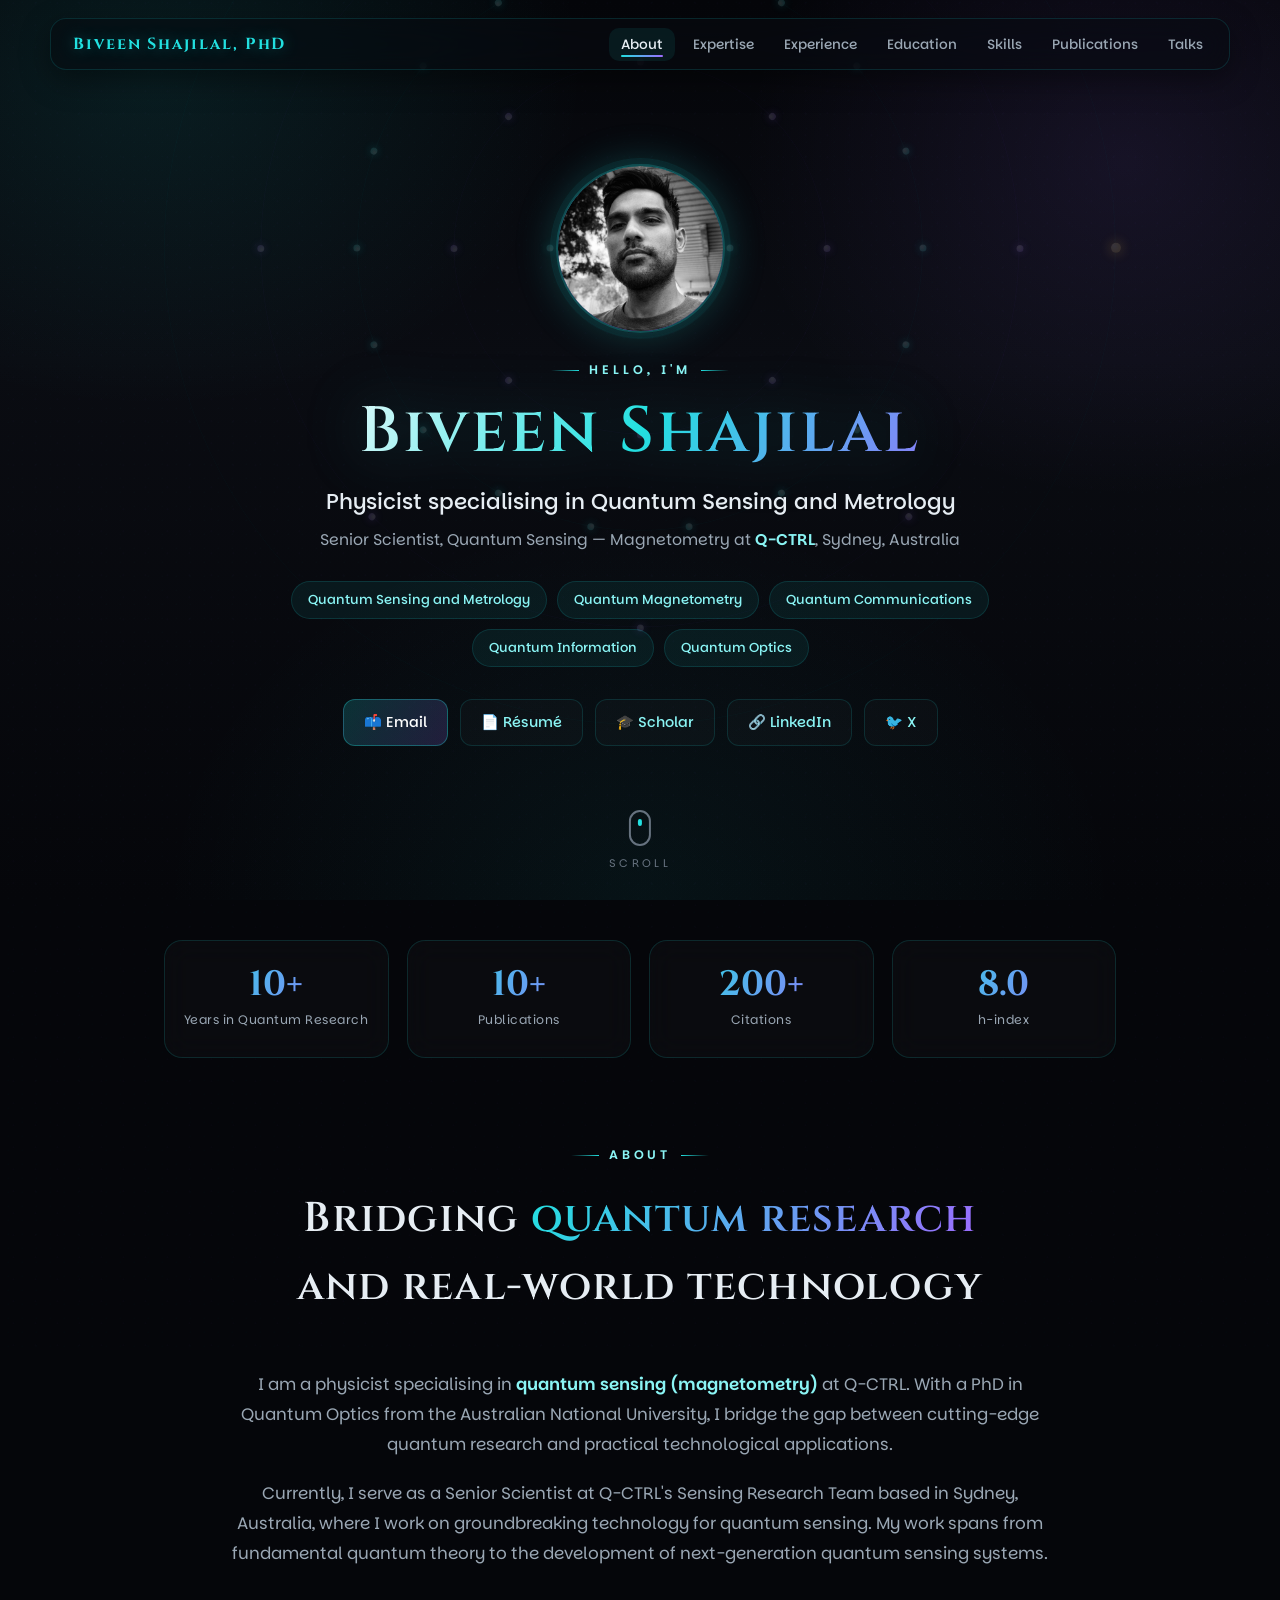
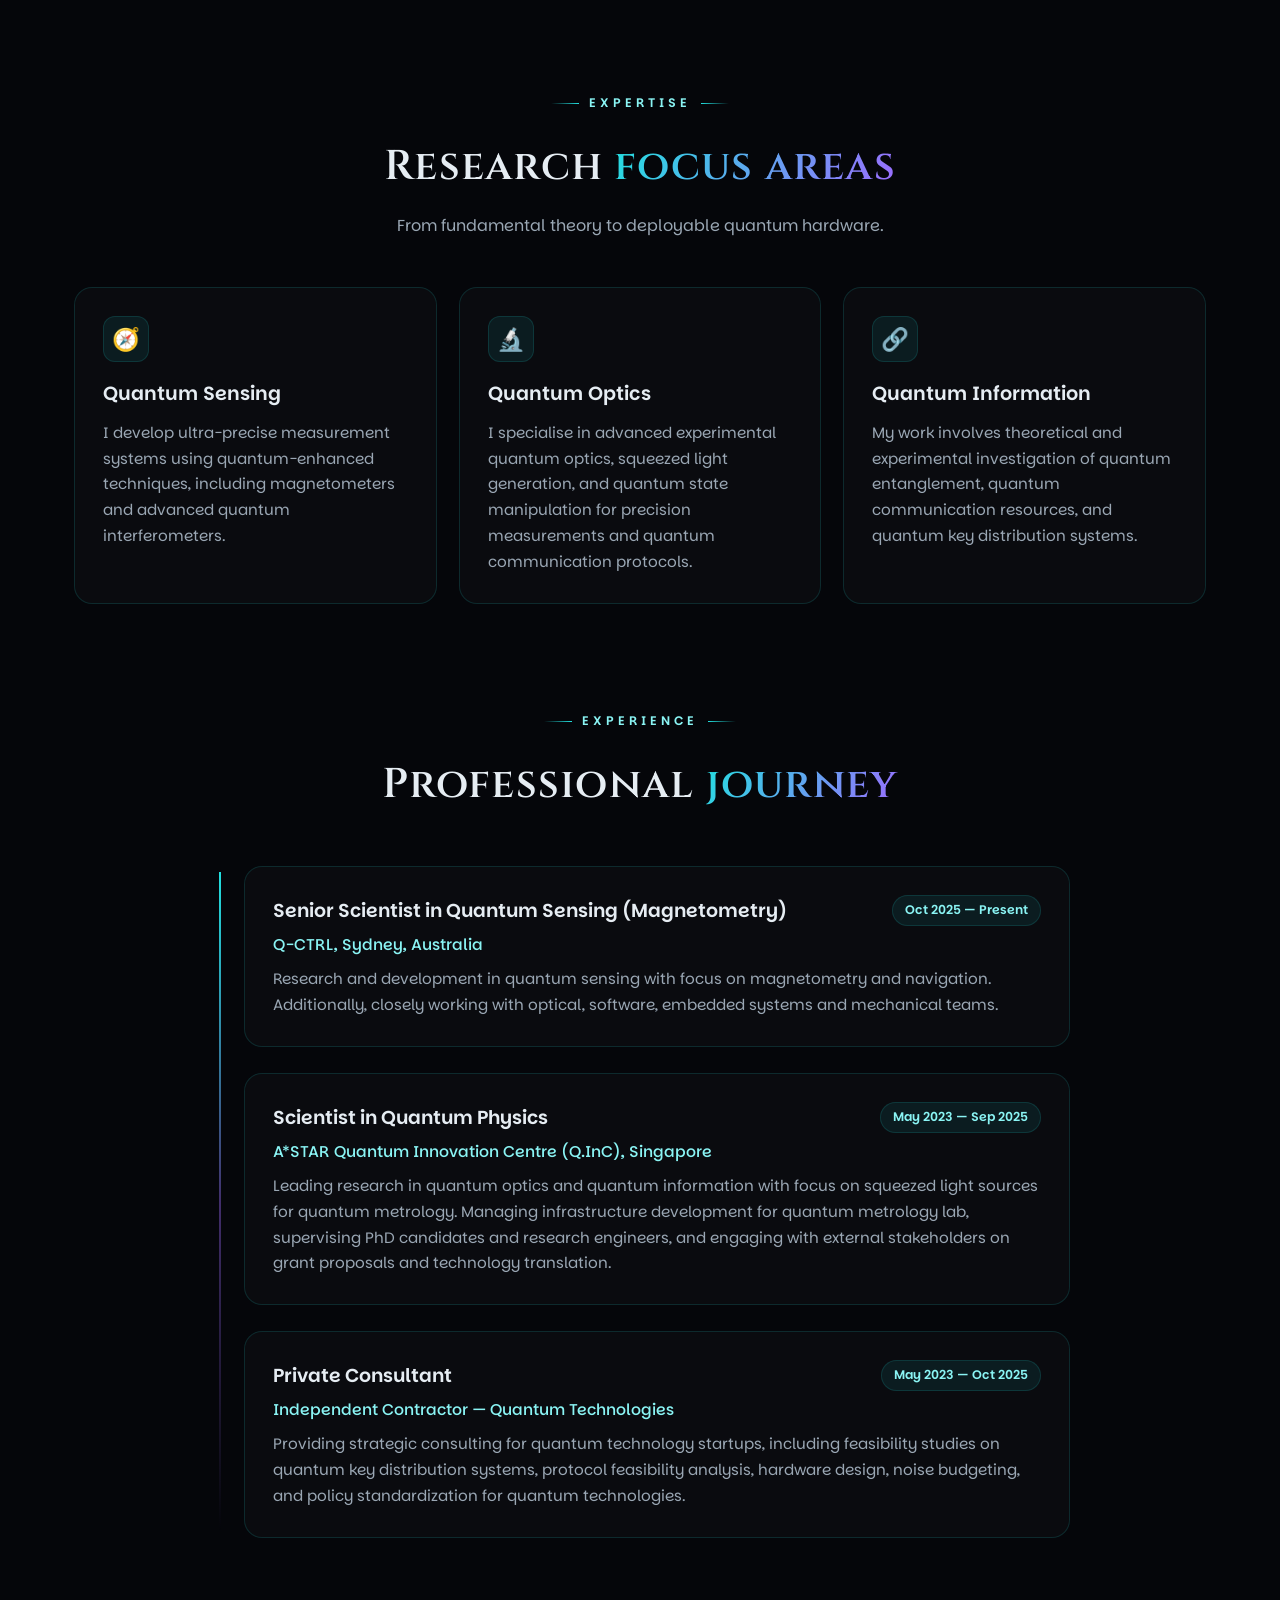
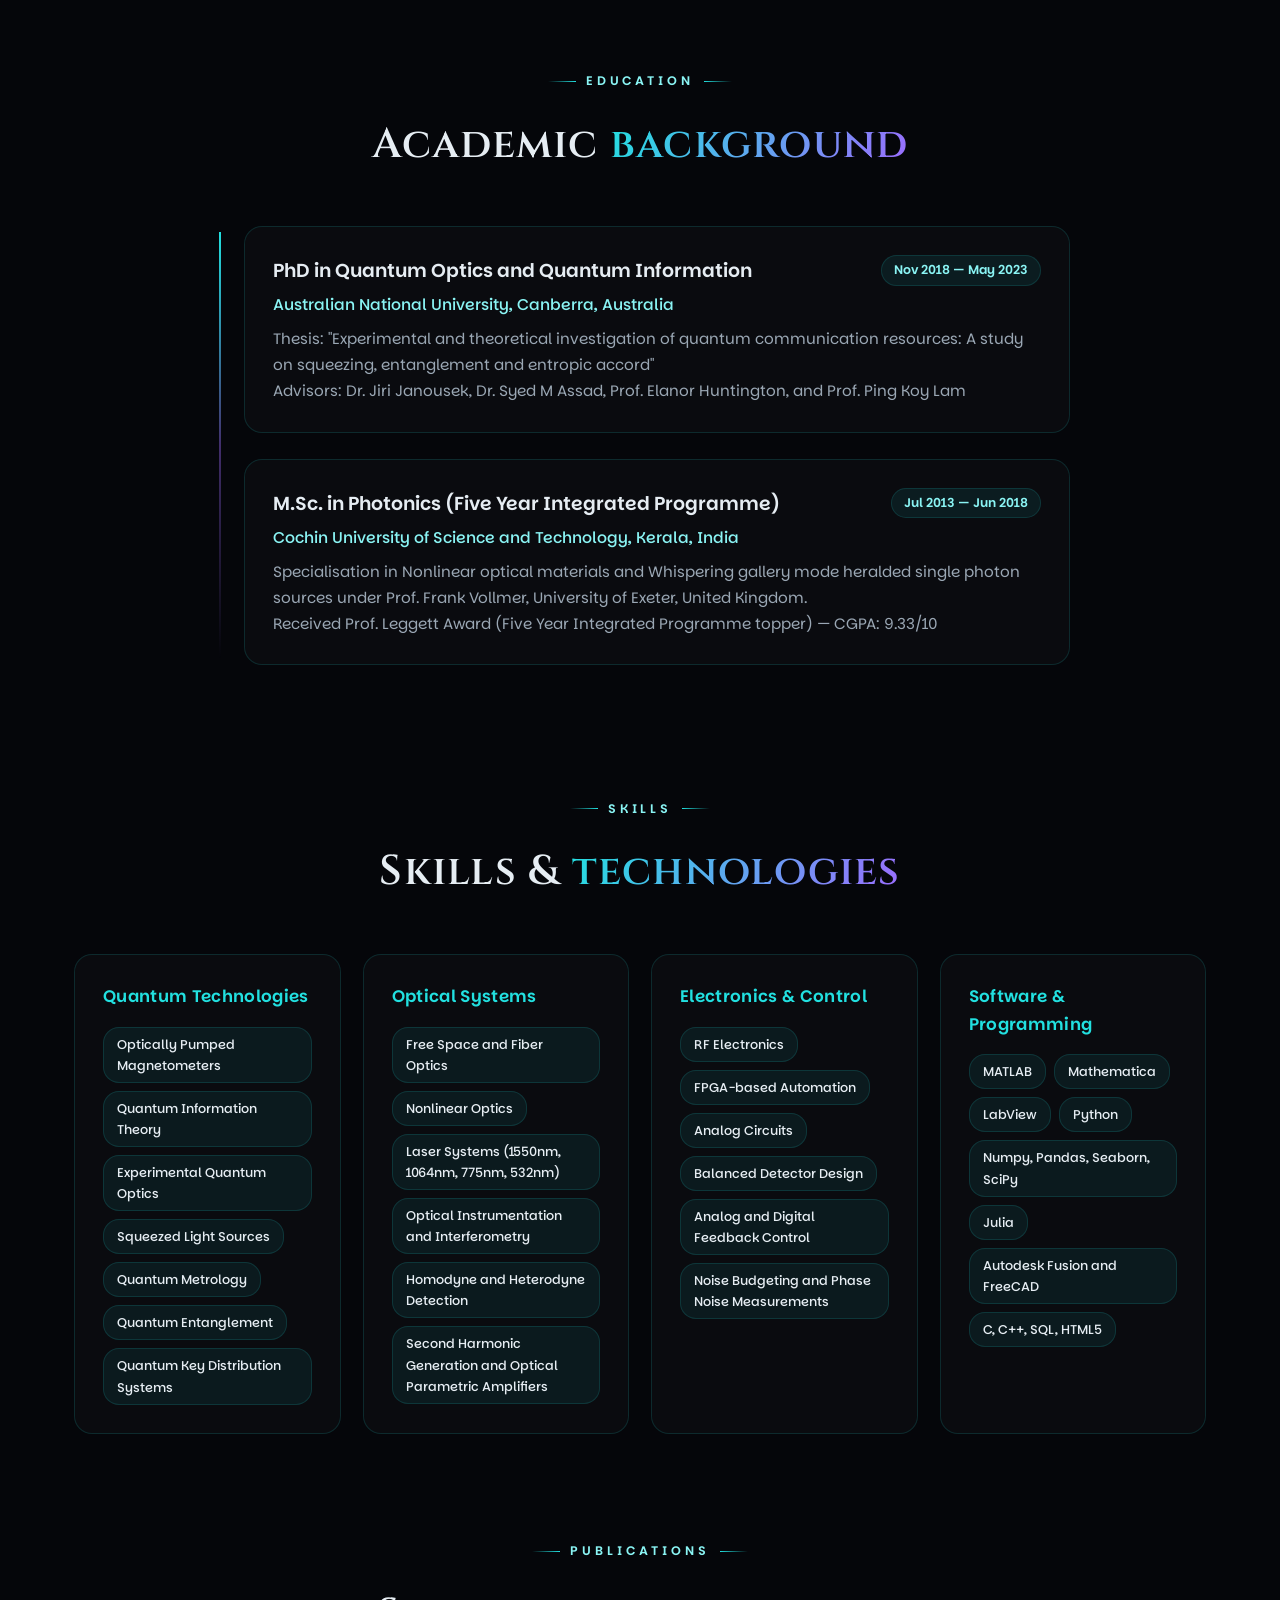
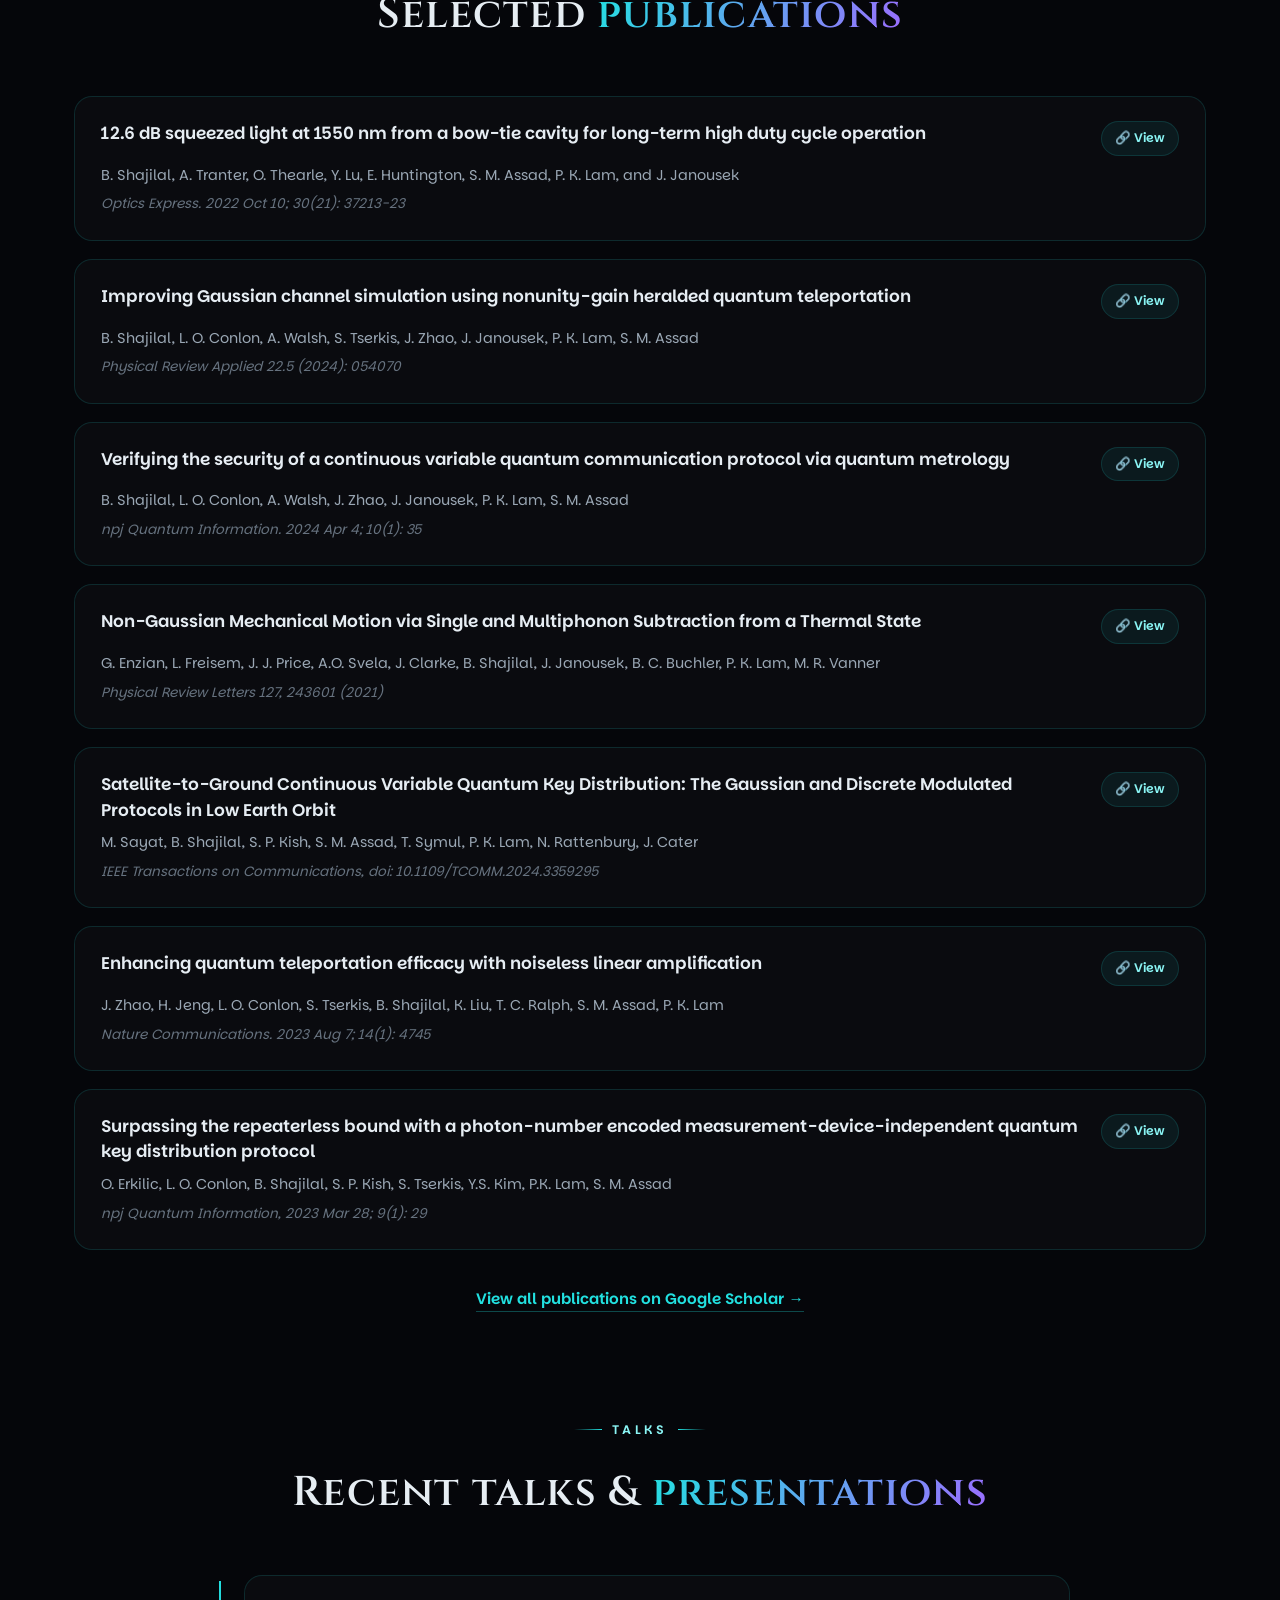
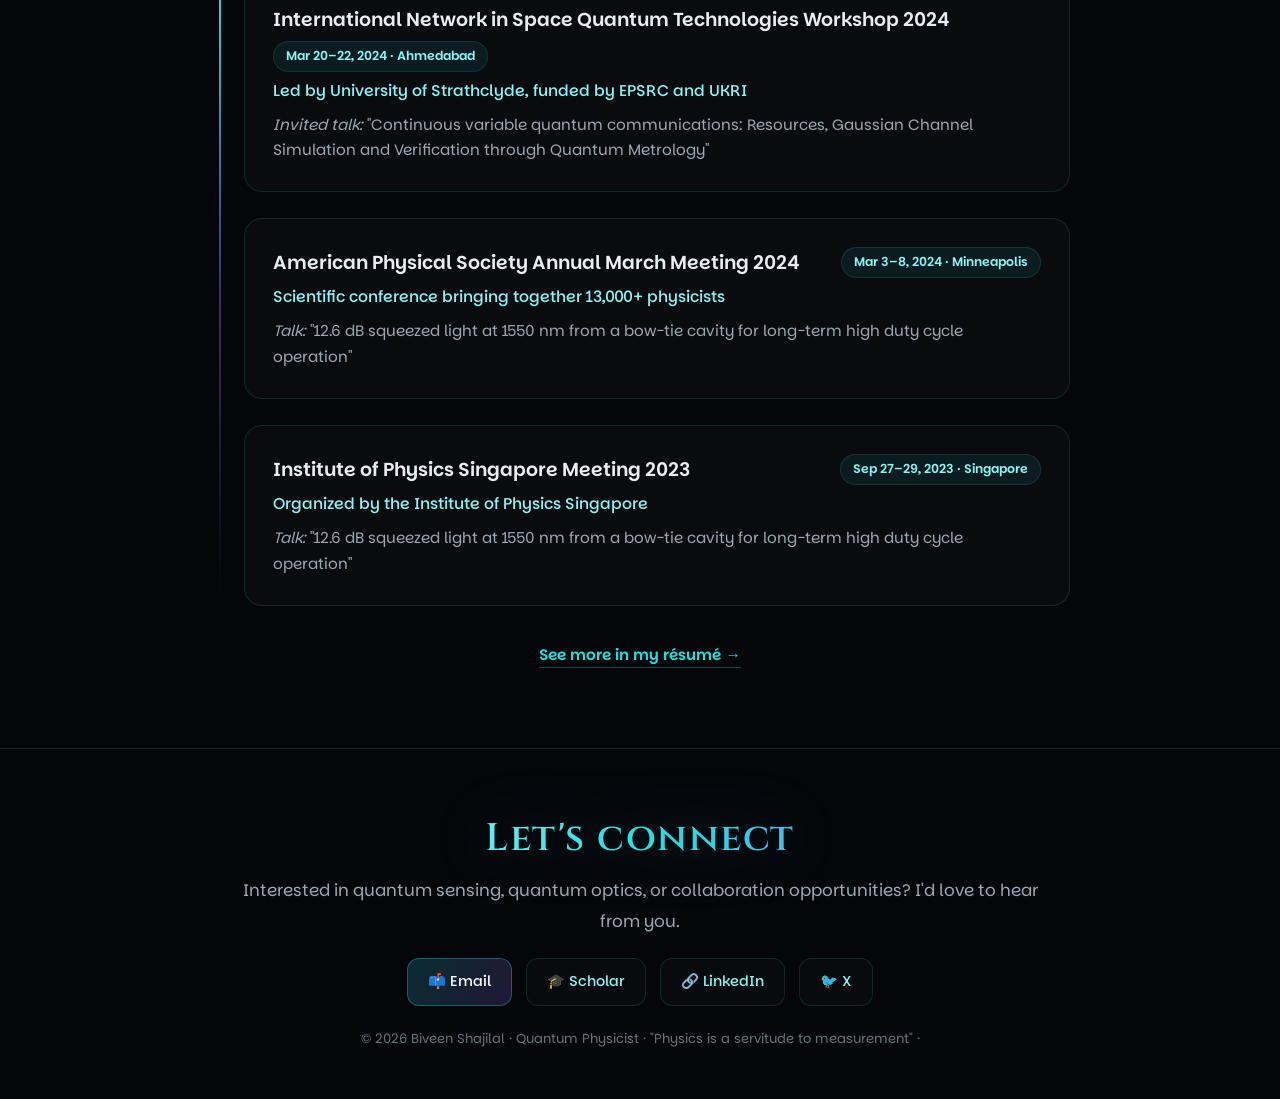
==== commit c4c3d307: "Update footer text with additional quote" ====
--- a/index.html
+++ b/index.html
@@ -692,7 +692,7 @@
             <a href="https://www.linkedin.com/in/biveen-shajilal-3a89a4a4" class="btn" target="_blank">🔗 LinkedIn</a>
             <a href="https://x.com/biveenslal" class="btn" target="_blank">🐦 X</a>
         </div>
-        <p class="footer-copy">© <span id="year"></span> Biveen Shajilal · Quantum Physicist</p>
+        <p class="footer-copy">© <span id="year"></span> Biveen Shajilal · Quantum Physicist · "Physics is a servitude to measurement" ·</p>
     </footer>
 
     <script>
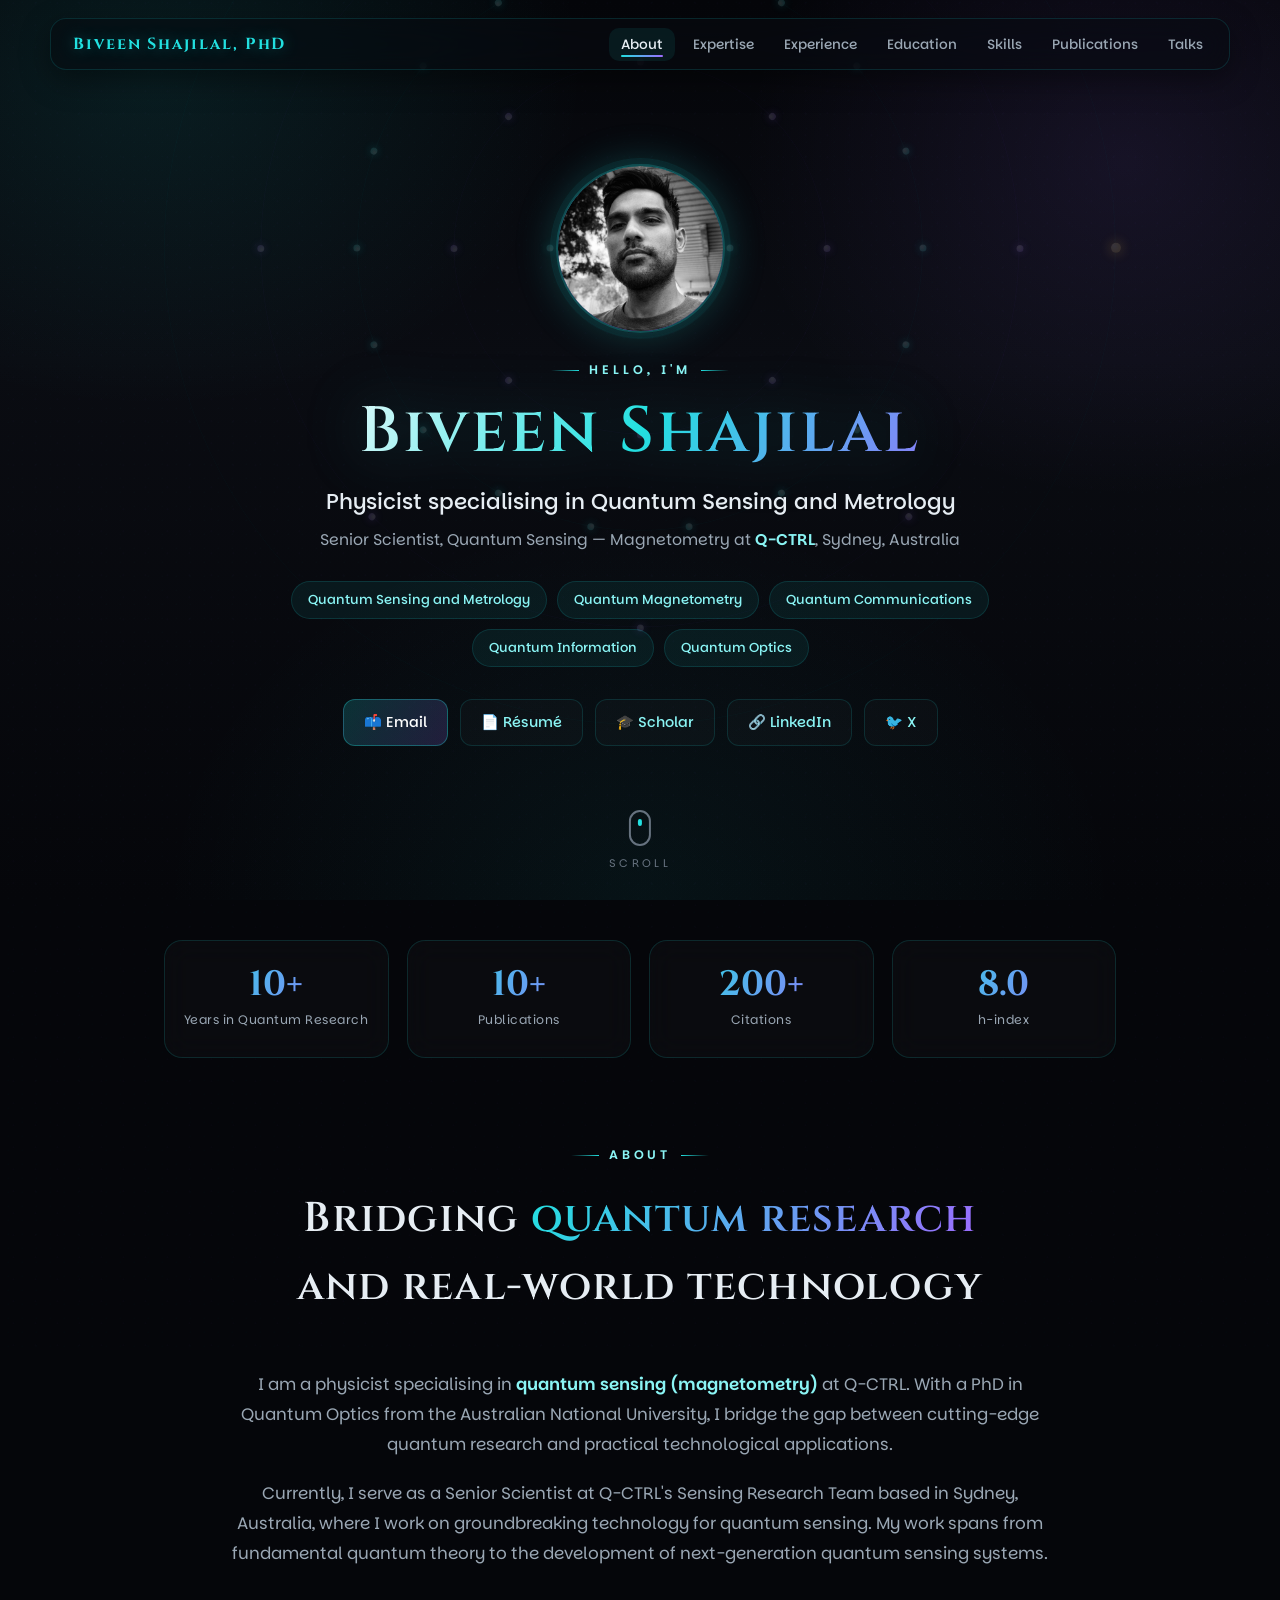
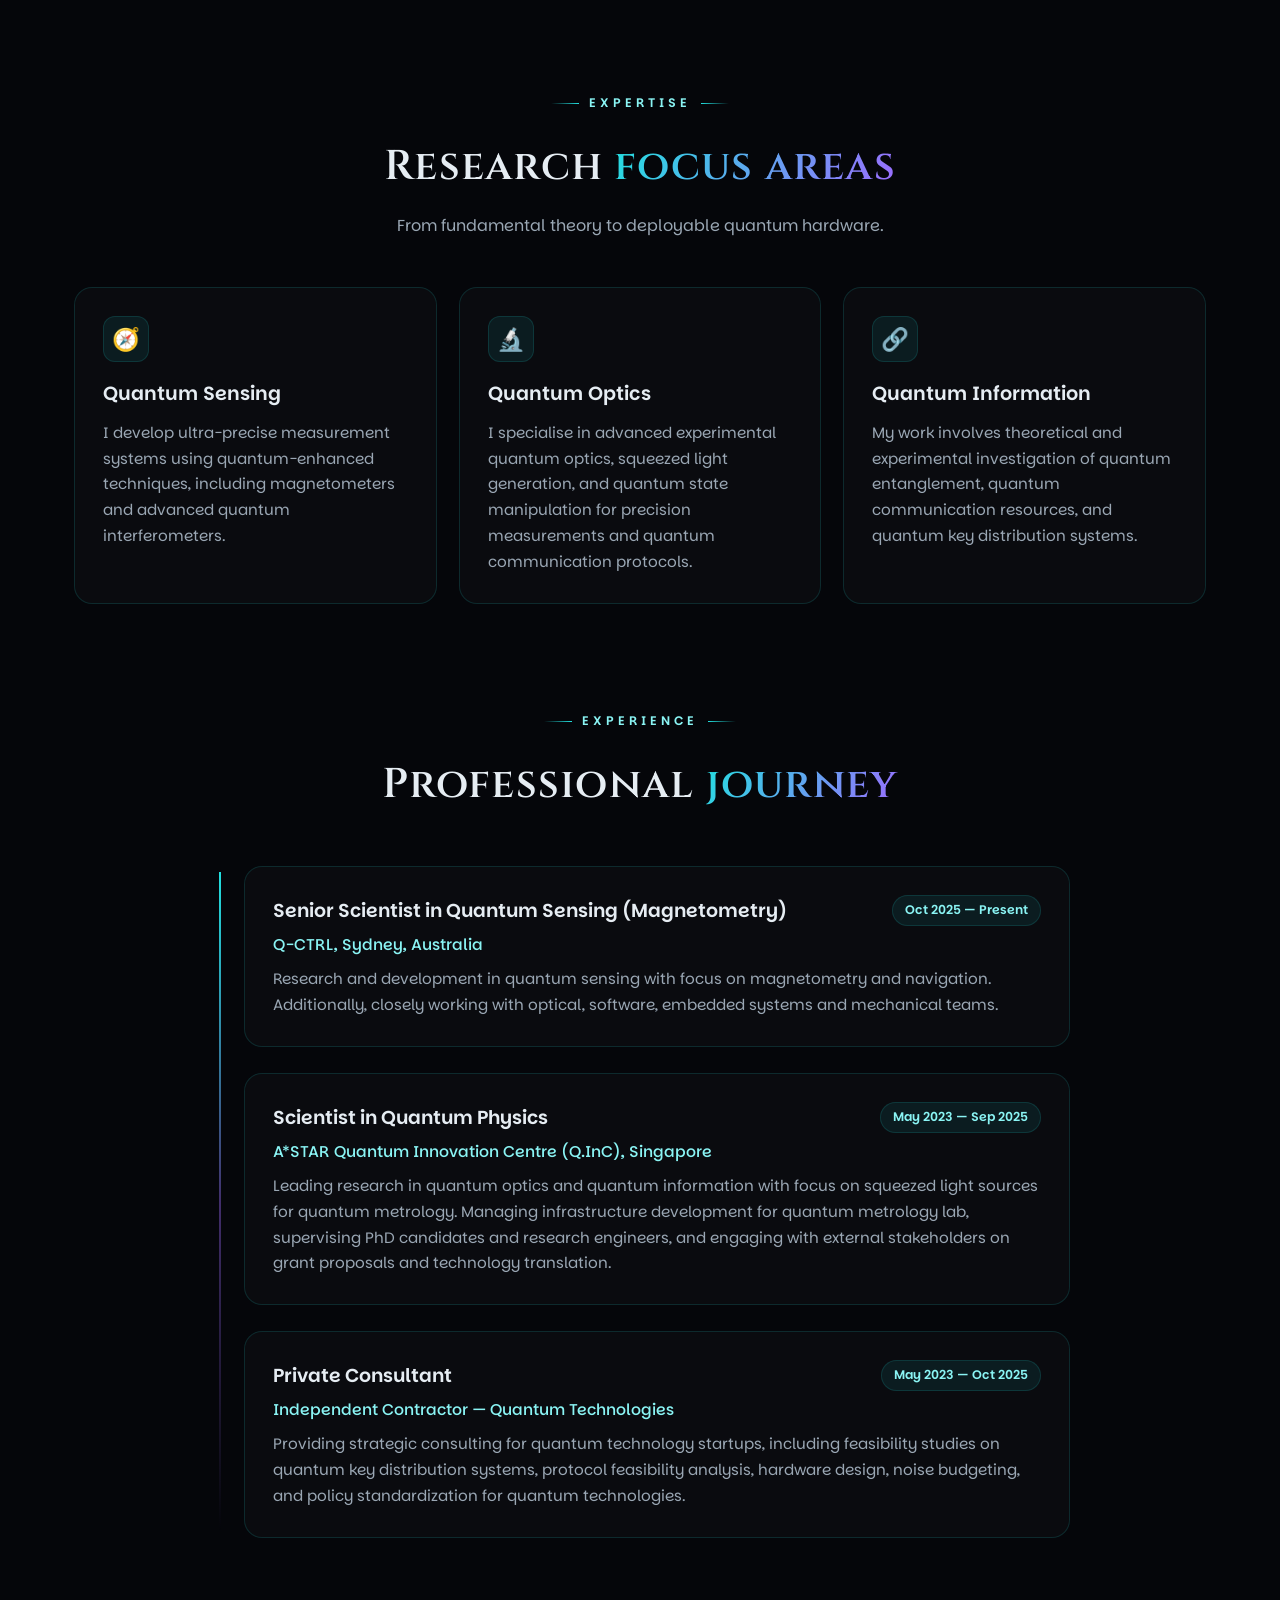
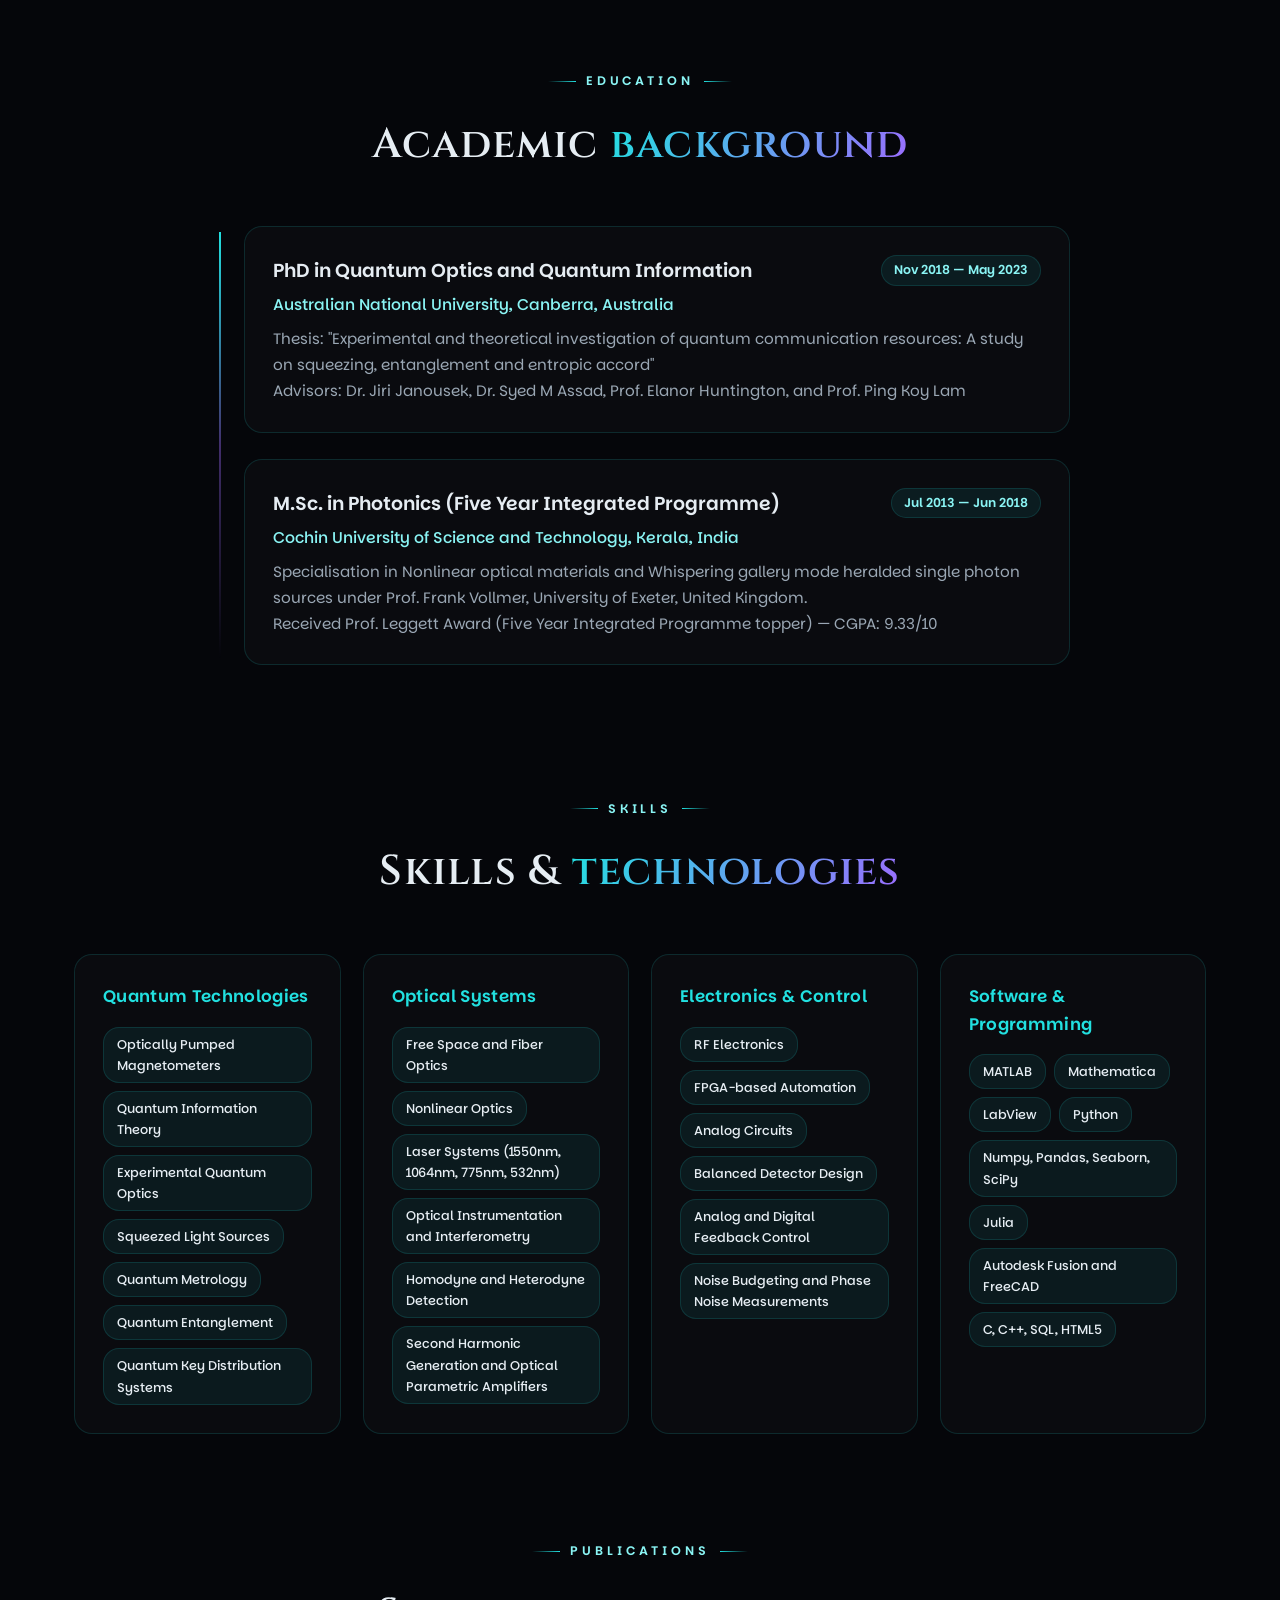
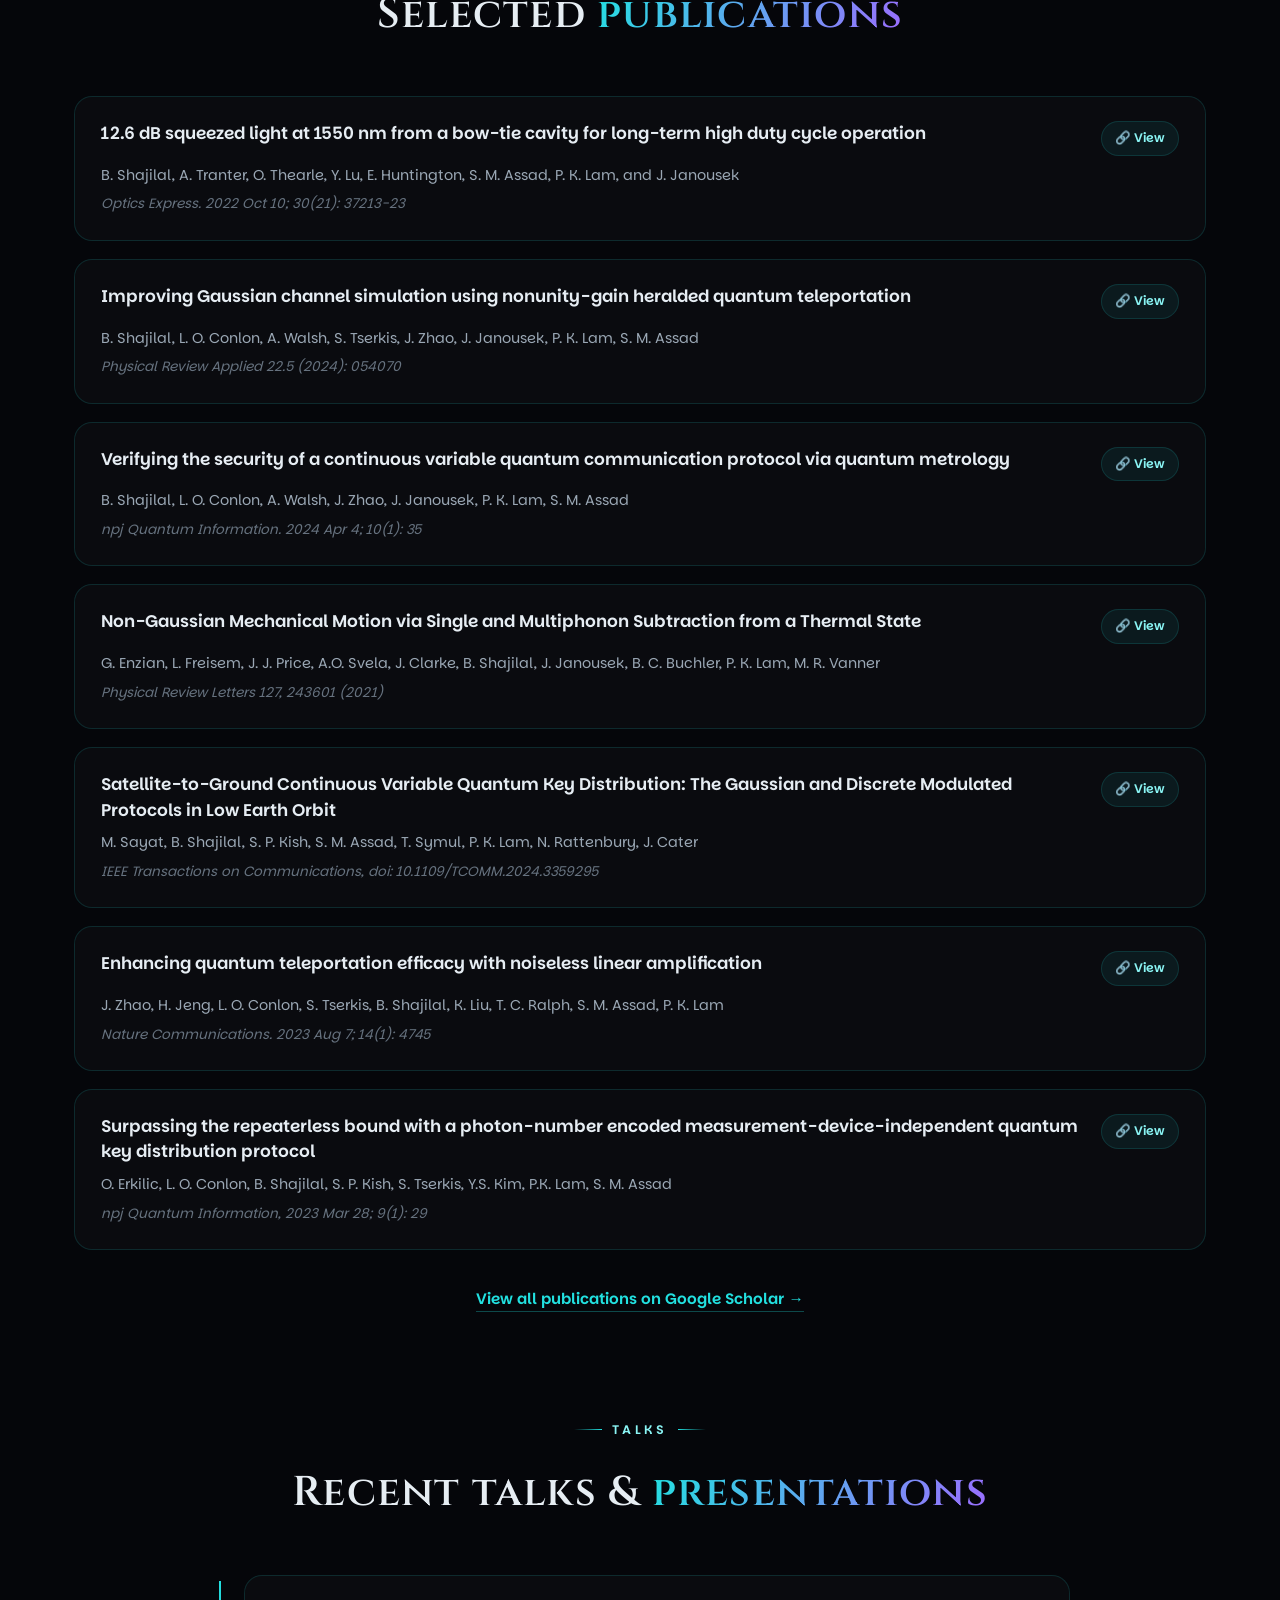
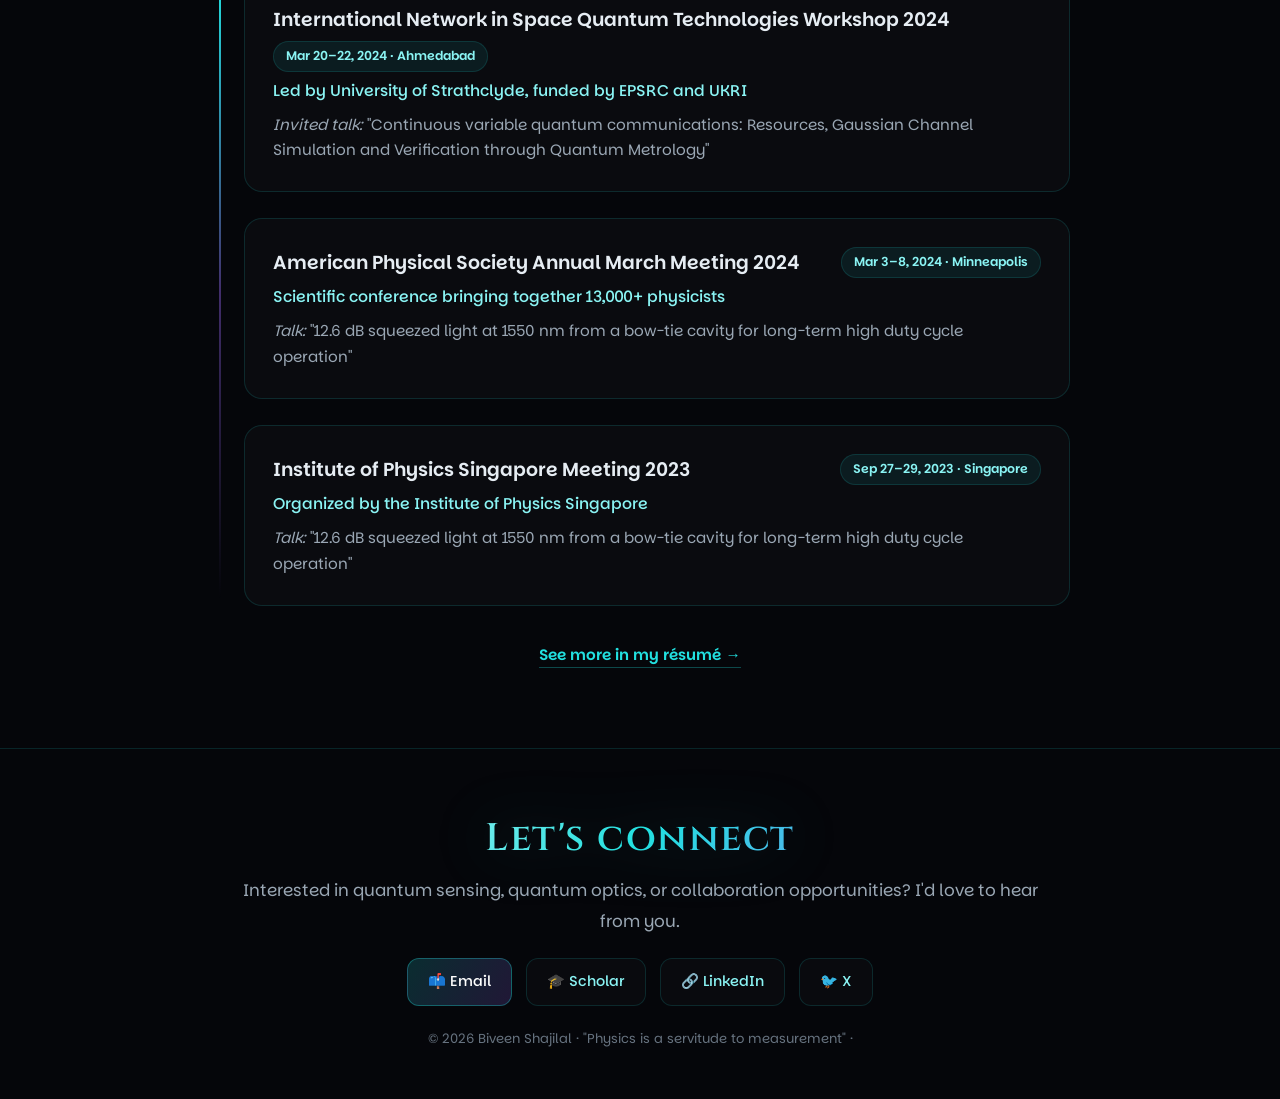
==== commit 95b86231: "Remove title from footer in index.html" ====
--- a/index.html
+++ b/index.html
@@ -692,7 +692,7 @@
             <a href="https://www.linkedin.com/in/biveen-shajilal-3a89a4a4" class="btn" target="_blank">🔗 LinkedIn</a>
             <a href="https://x.com/biveenslal" class="btn" target="_blank">🐦 X</a>
         </div>
-        <p class="footer-copy">© <span id="year"></span> Biveen Shajilal · Quantum Physicist · "Physics is a servitude to measurement" ·</p>
+        <p class="footer-copy">© <span id="year"></span> Biveen Shajilal · "Physics is a servitude to measurement" ·</p>
     </footer>
 
     <script>
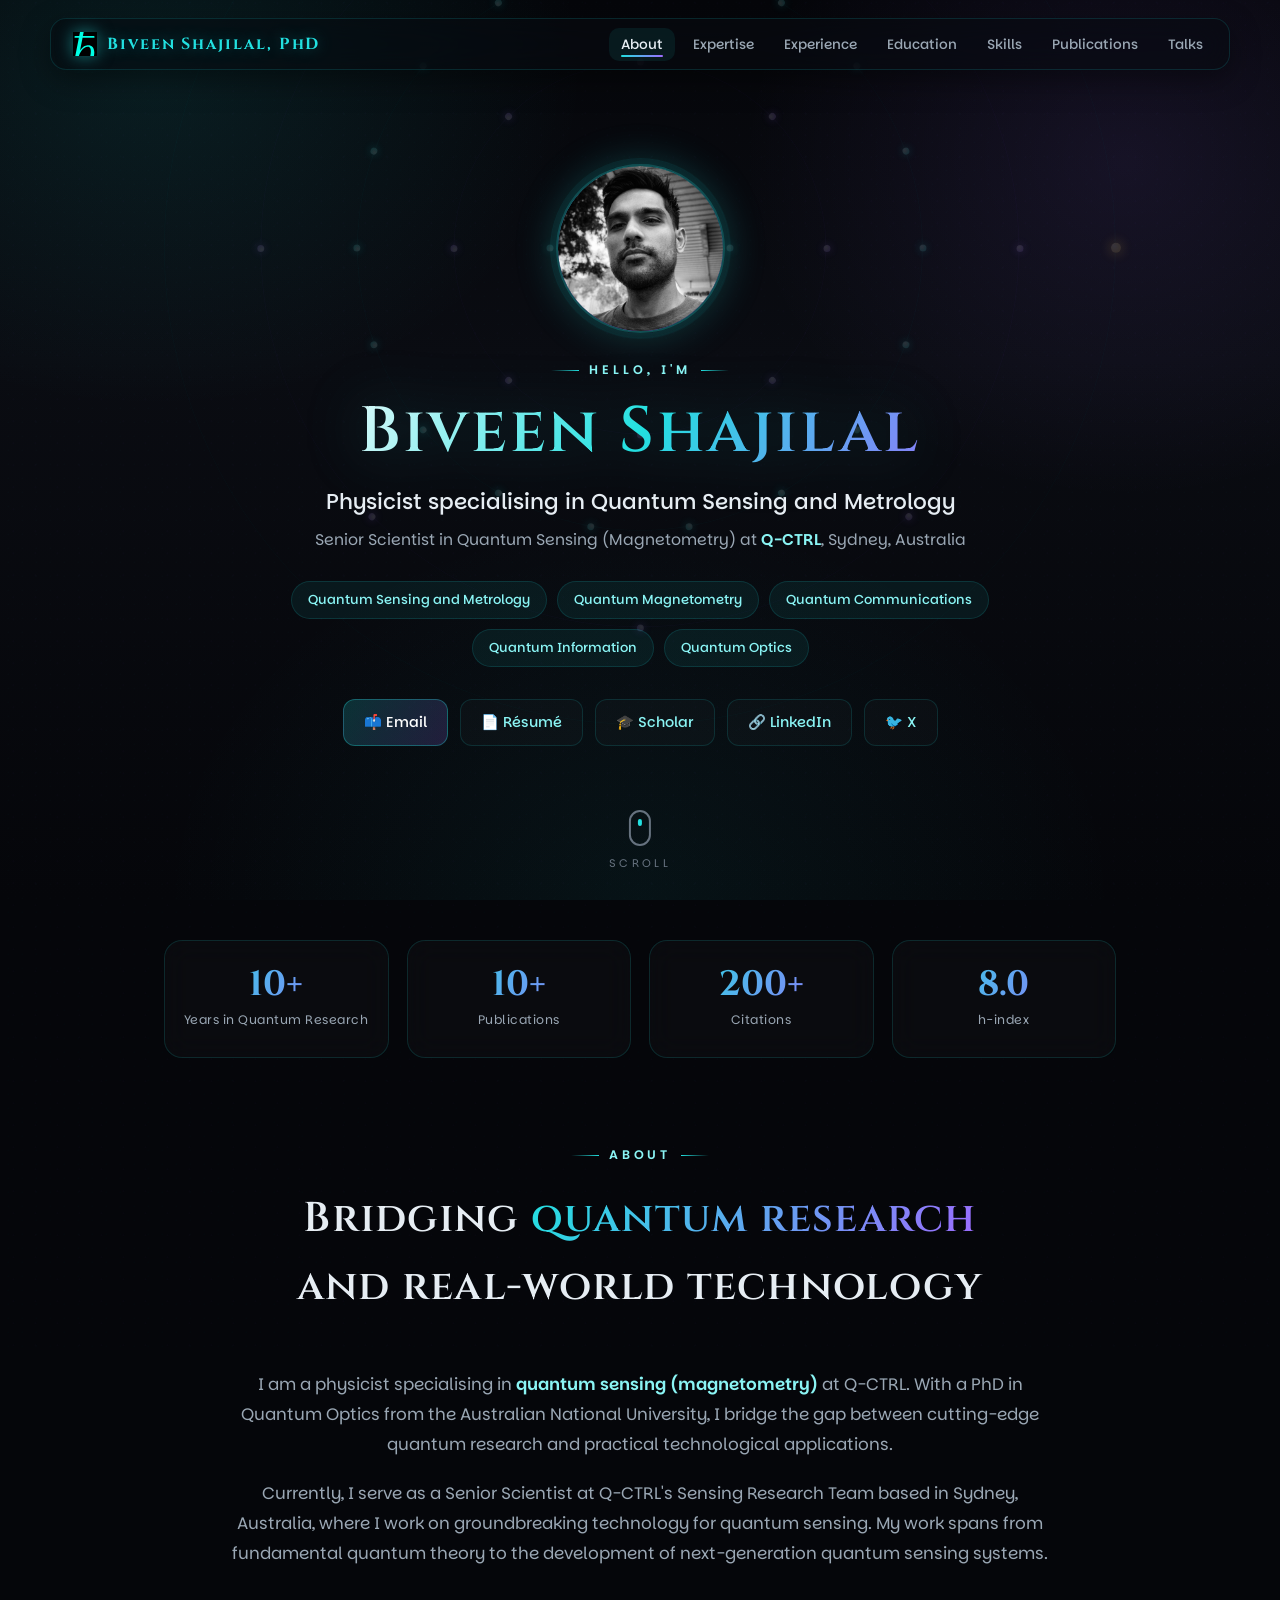
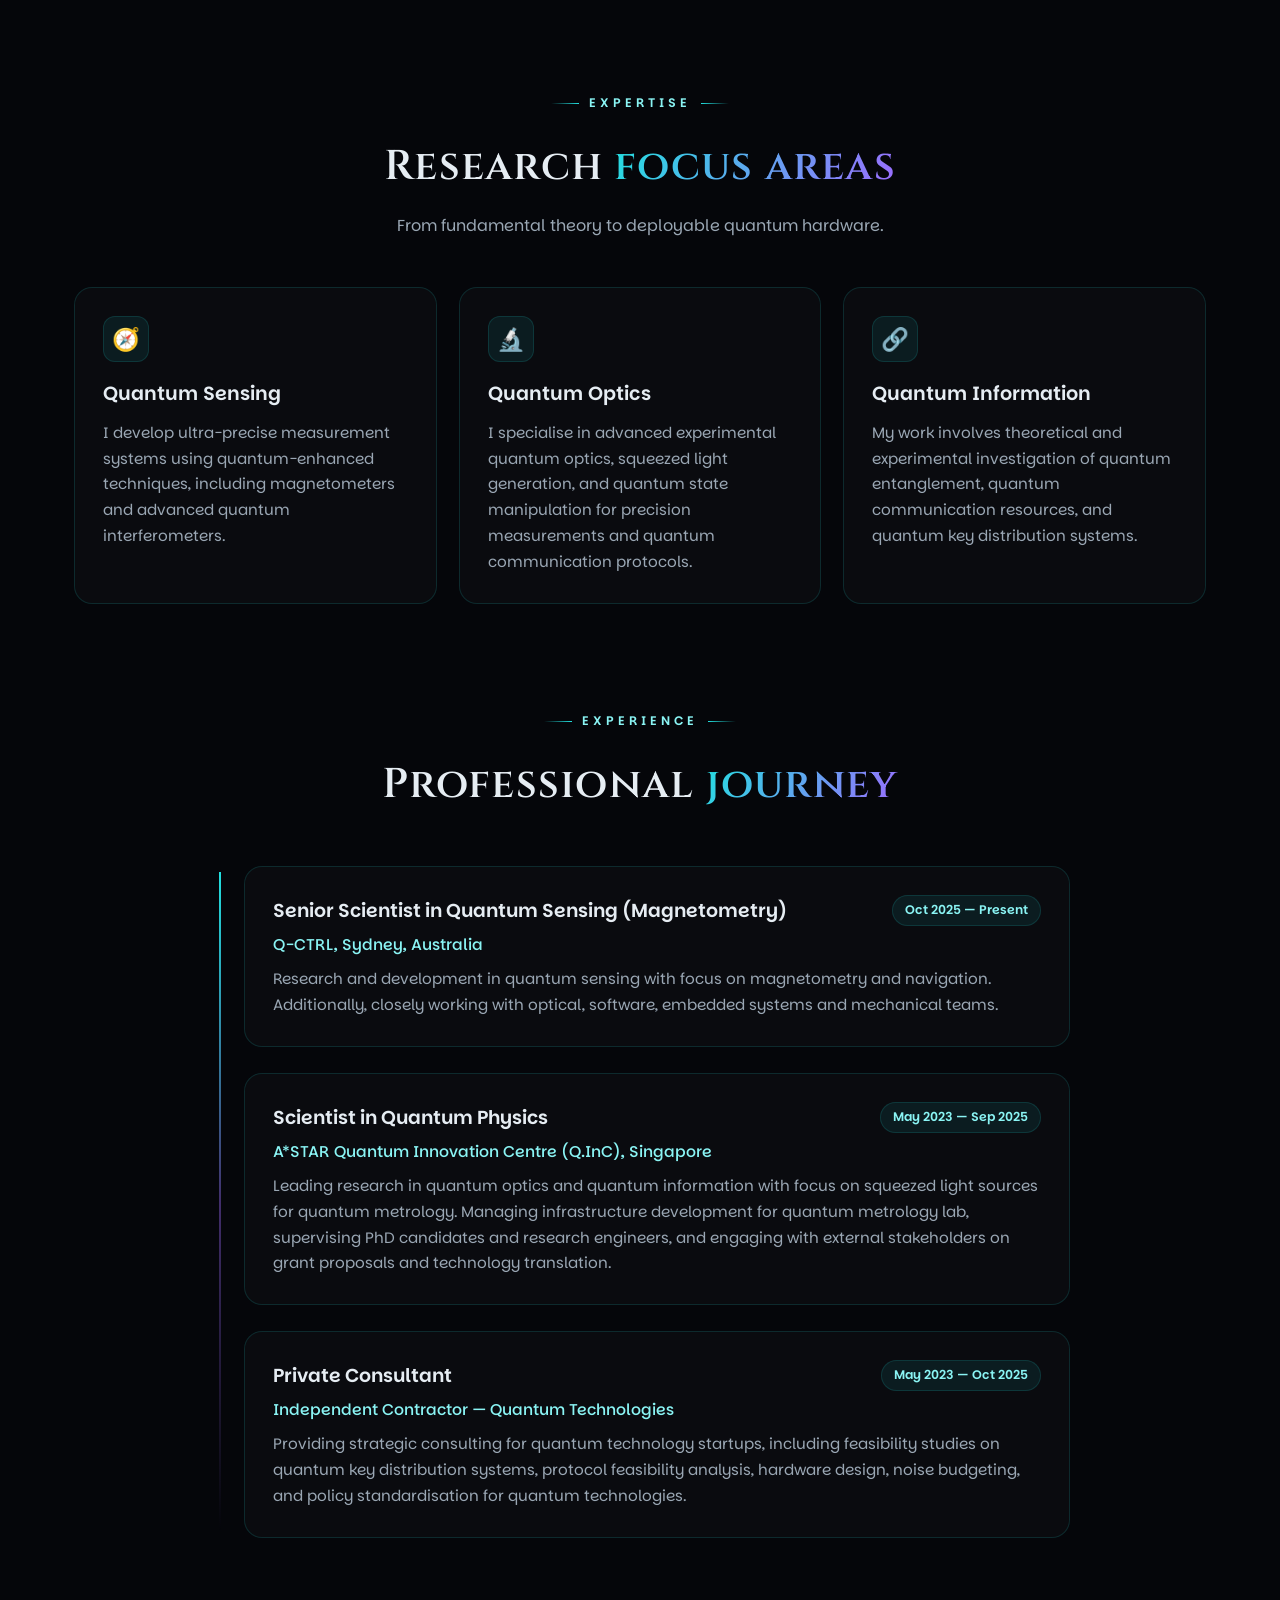
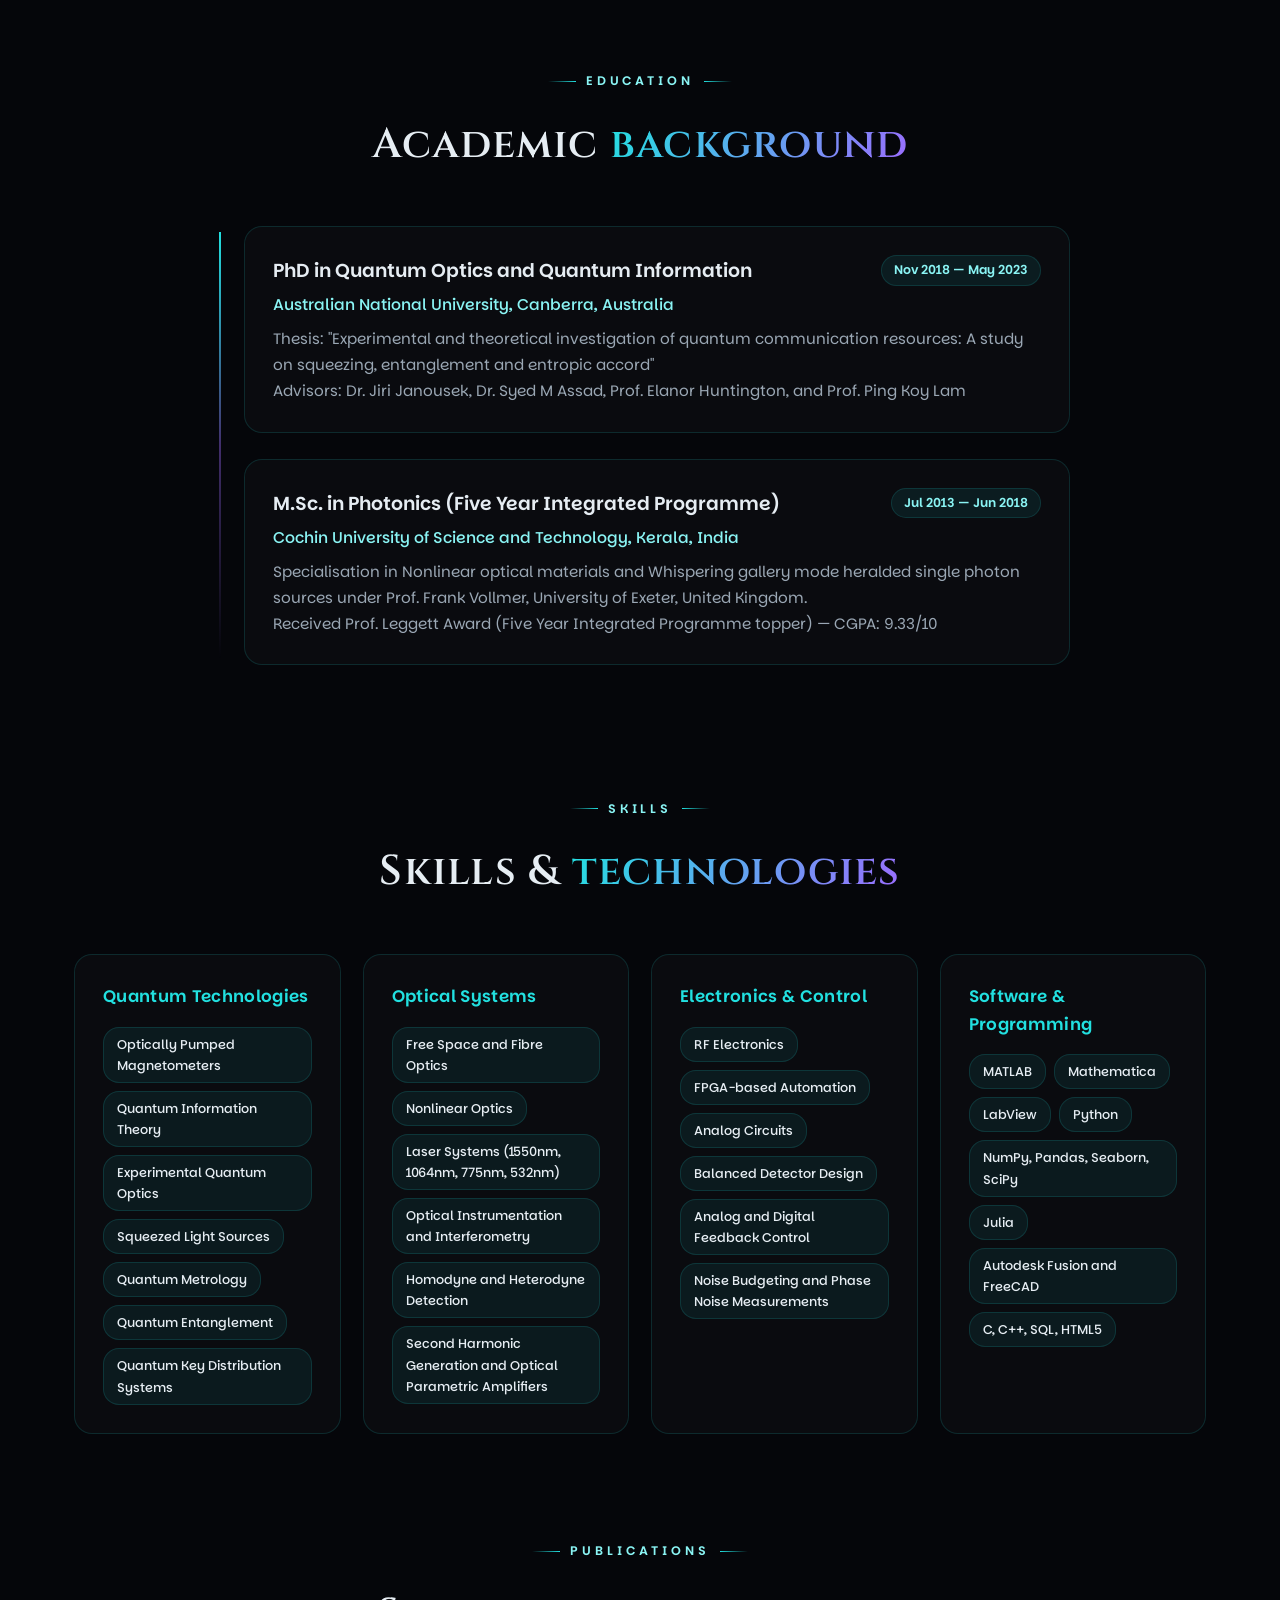
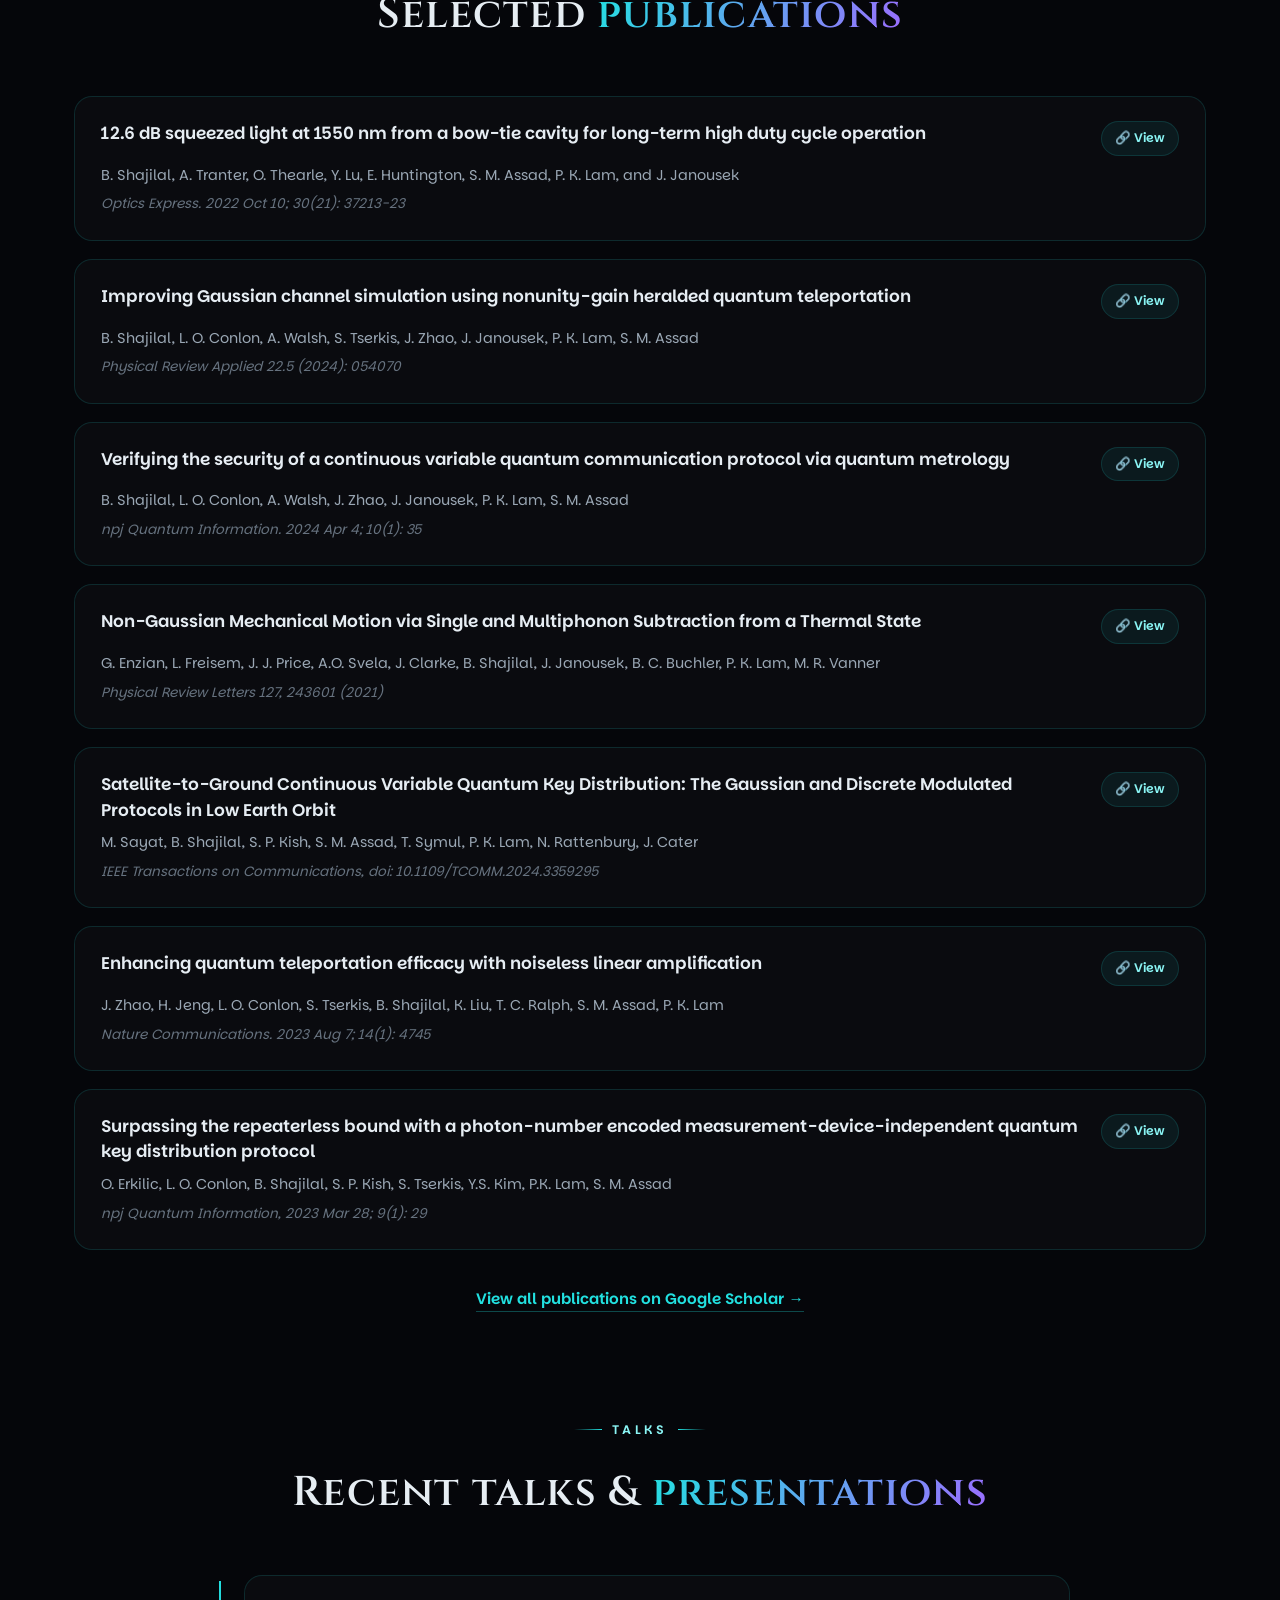
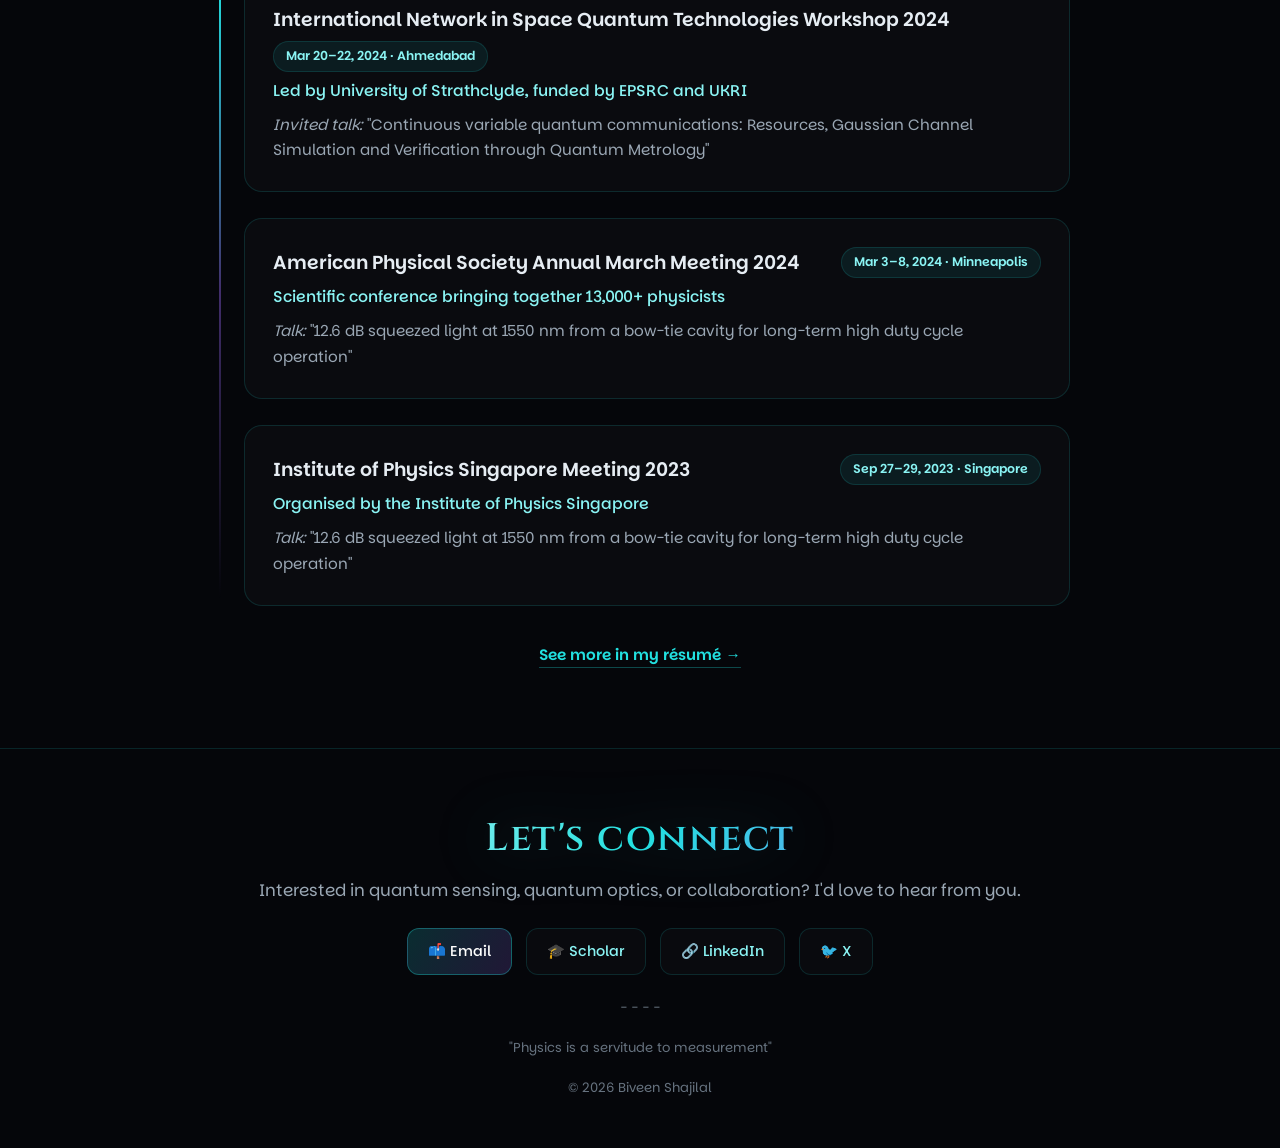
==== commit e21bcb29: "New logo, footer changes, and routine cleanup" ====
--- a/index.html
+++ b/index.html
@@ -92,6 +92,11 @@
             font-family: 'Cinzel', serif; font-weight: 700; letter-spacing: 0.12em;
             color: var(--cyan); font-size: 1rem; padding-left: 8px; white-space: nowrap;
             text-shadow: 0 0 16px rgba(34, 224, 224, 0.4);
+            display: inline-flex; align-items: center; gap: 10px;
+        }
+        .nav-brand img {
+            width: 24px; height: 24px; display: block;
+            filter: drop-shadow(0 0 8px rgba(34, 224, 224, 0.5));
         }
         .navbar-nav { list-style: none; display: flex; gap: 6px; flex-wrap: wrap; justify-content: flex-end; }
         .nav-link {
@@ -363,7 +368,7 @@
     <div id="scroll-progress"></div>
 
     <nav class="navbar">
-        <span class="nav-brand">Biveen Shajilal, PhD</span>
+        <span class="nav-brand"><img src="icon.svg" alt="">Biveen Shajilal, PhD</span>
         <ul class="navbar-nav">
             <li><a href="#about" class="nav-link">About</a></li>
             <li><a href="#expertise" class="nav-link">Expertise</a></li>
@@ -387,13 +392,13 @@
             <p class="eyebrow center reveal is-visible">Hello, I'm</p>
             <h1 class="hero-name reveal is-visible">Biveen Shajilal</h1>
             <p class="hero-role reveal is-visible d1">Physicist specialising in Quantum Sensing and Metrology</p>
-            <p class="hero-affil reveal is-visible d1">Senior Scientist, Quantum Sensing — Magnetometry at <strong>Q-CTRL</strong>, Sydney, Australia</p>
+            <p class="hero-affil reveal is-visible d1">Senior Scientist in Quantum Sensing (Magnetometry) at <strong>Q-CTRL</strong>, Sydney, Australia</p>
             <div class="hero-badges reveal is-visible d2">
                 <span class="badge">Quantum Sensing and Metrology</span>
                 <span class="badge">Quantum Magnetometry</span>
                 <span class="badge">Quantum Communications</span>
                 <span class="badge">Quantum Information</span>
-                <span class="badge">Quantum Optics</span>   
+                <span class="badge">Quantum Optics</span>
             </div>
             <div class="hero-links reveal is-visible d3">
                 <a href="mailto:biveen.shajilal@gmail.com" class="btn btn-primary">📫 Email</a>
@@ -487,7 +492,7 @@
                         <span class="tl-date">May 2023 — Oct 2025</span>
                     </div>
                     <div class="tl-org">Independent Contractor — Quantum Technologies</div>
-                    <p class="tl-desc">Providing strategic consulting for quantum technology startups, including feasibility studies on quantum key distribution systems, protocol feasibility analysis, hardware design, noise budgeting, and policy standardization for quantum technologies.</p>
+                    <p class="tl-desc">Providing strategic consulting for quantum technology startups, including feasibility studies on quantum key distribution systems, protocol feasibility analysis, hardware design, noise budgeting, and policy standardisation for quantum technologies.</p>
                 </div>
             </div>
         </section>
@@ -540,7 +545,7 @@
                 <div class="card skill-category reveal d1">
                     <h4>Optical Systems</h4>
                     <div class="skill-list">
-                        <span class="skill-tag">Free Space and Fiber Optics</span>
+                        <span class="skill-tag">Free Space and Fibre Optics</span>
                         <span class="skill-tag">Nonlinear Optics</span>
                         <span class="skill-tag">Laser Systems (1550nm, 1064nm, 775nm, 532nm)</span>
                         <span class="skill-tag">Optical Instrumentation and Interferometry</span>
@@ -566,7 +571,7 @@
                         <span class="skill-tag">Mathematica</span>
                         <span class="skill-tag">LabView</span>
                         <span class="skill-tag">Python</span>
-                        <span class="skill-tag">Numpy, Pandas, Seaborn, SciPy</span>
+                        <span class="skill-tag">NumPy, Pandas, Seaborn, SciPy</span>
                         <span class="skill-tag">Julia</span>
                         <span class="skill-tag">Autodesk Fusion and FreeCAD</span>
                         <span class="skill-tag">C, C++, SQL, HTML5</span>
@@ -672,7 +677,7 @@
                         <div class="tl-title">Institute of Physics Singapore Meeting 2023</div>
                         <span class="tl-date">Sep 27–29, 2023 · Singapore</span>
                     </div>
-                    <div class="tl-org">Organized by the Institute of Physics Singapore</div>
+                    <div class="tl-org">Organised by the Institute of Physics Singapore</div>
                     <p class="tl-desc"><em>Talk:</em> "12.6 dB squeezed light at 1550 nm from a bow-tie cavity for long-term high duty cycle operation"</p>
                 </div>
             </div>
@@ -685,14 +690,16 @@
     <!-- ===== Footer ===== -->
     <footer class="footer">
         <div class="hero-name">Let's connect</div>
-        <p class="about-text">Interested in quantum sensing, quantum optics, or collaboration opportunities? I'd love to hear from you.</p>
+        <p class="about-text">Interested in quantum sensing, quantum optics, or collaboration? I'd love to hear from you.</p>
         <div class="footer-links">
             <a href="mailto:biveen.shajilal@gmail.com" class="btn btn-primary">📫 Email</a>
             <a href="https://scholar.google.com/citations?user=_PFmphAAAAAJ&hl=en" class="btn" target="_blank">🎓 Scholar</a>
             <a href="https://www.linkedin.com/in/biveen-shajilal-3a89a4a4" class="btn" target="_blank">🔗 LinkedIn</a>
             <a href="https://x.com/biveenslal" class="btn" target="_blank">🐦 X</a>
         </div>
-        <p class="footer-copy">© <span id="year"></span> Biveen Shajilal · "Physics is a servitude to measurement" ·</p>
+        <p class="footer-copy">- - - -</p>
+        <p class="footer-copy">"Physics is a servitude to measurement"</p>
+        <p class="footer-copy">© <span id="year"></span> Biveen Shajilal</p>
     </footer>
 
     <script>
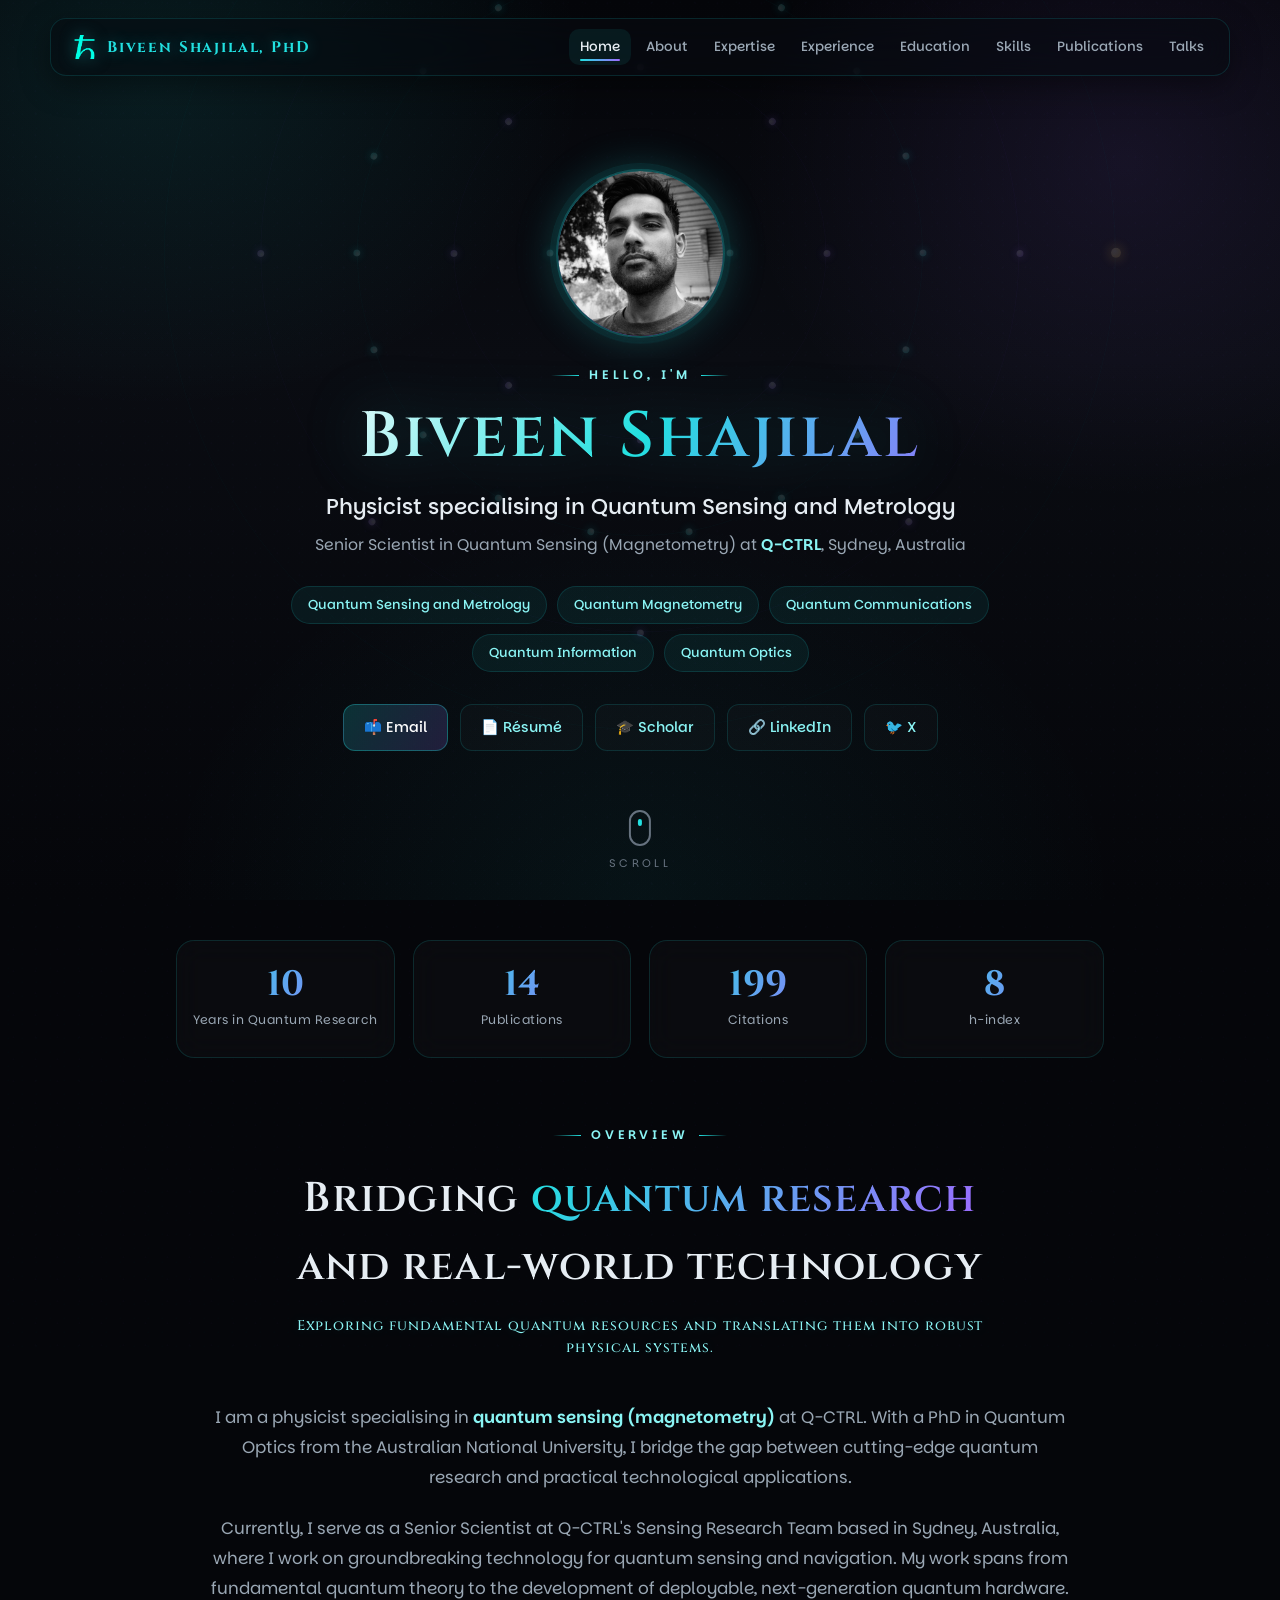
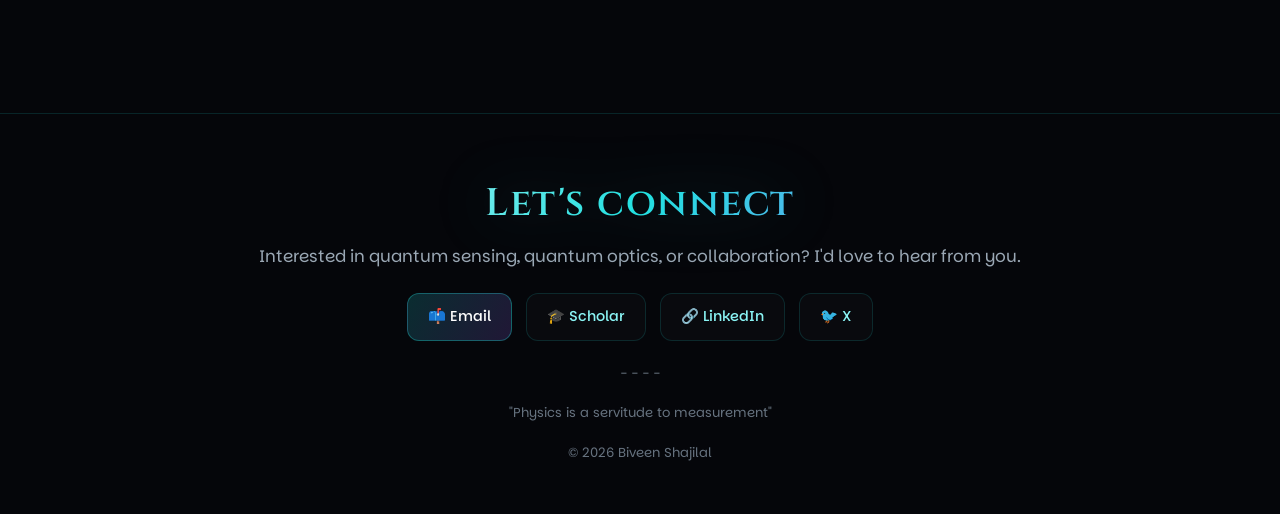
==== commit 1263969d: "New subpage version" ====
--- a/index.html
+++ b/index.html
@@ -3,384 +3,34 @@
 <head>
     <meta charset="UTF-8">
     <meta name="viewport" content="width=device-width, initial-scale=1.0">
-    <link rel="icon" href="icon.svg" type="image/svg">
+    <link rel="icon" href="icon.svg" type="image/svg+xml">
+    <link rel="alternate icon" href="icon.png" type="image/png">
     <title>Biveen Shajilal - Quantum Physicist</title>
-    <style>
-        @import url('https://fonts.googleapis.com/css2?family=Parkinsans:wght@300..700&display=swap');
-        @import url('https://fonts.googleapis.com/css2?family=Cinzel:wght@400..900&display=swap');
-
-        :root {
-            --bg-0: #05060a;
-            --bg-1: #0a0c12;
-            --bg-2: #0e1119;
-            --cyan: #22e0e0;
-            --cyan-soft: #8af4f4;
-            --purple: #9d6bff;
-            --text: #e6edf3;
-            --text-dim: #9aa7b4;
-            --text-faint: #66727f;
-            --border: rgba(34, 224, 224, 0.14);
-            --border-strong: rgba(34, 224, 224, 0.32);
-            --card: rgba(255, 255, 255, 0.025);
-        }
-
-        * { margin: 0; padding: 0; box-sizing: border-box; }
-
-        html { scroll-behavior: smooth; }
-
-        body {
-            font-family: 'Parkinsans', sans-serif;
-            background: var(--bg-0);
-            color: var(--text);
-            line-height: 1.65;
-            overflow-x: hidden;
-            -webkit-font-smoothing: antialiased;
-        }
-
-        /* Ambient animated background */
-        .bg-aurora {
-            position: fixed;
-            inset: 0;
-            z-index: -2;
-            background:
-                radial-gradient(45rem 35rem at 12% 8%, rgba(34, 224, 224, 0.10), transparent 60%),
-                radial-gradient(40rem 35rem at 88% 18%, rgba(157, 107, 255, 0.10), transparent 60%),
-                radial-gradient(50rem 40rem at 50% 100%, rgba(34, 224, 224, 0.06), transparent 60%),
-                linear-gradient(180deg, var(--bg-0), var(--bg-1) 40%, var(--bg-0));
-        }
-        .bg-aurora::after {
-            content: '';
-            position: absolute;
-            inset: -50%;
-            background:
-                radial-gradient(circle at 30% 30%, rgba(34,224,224,0.05), transparent 8%),
-                radial-gradient(circle at 70% 60%, rgba(157,107,255,0.05), transparent 8%);
-            background-size: 14px 14px, 22px 22px;
-            opacity: 0.5;
-            animation: drift 40s linear infinite;
-        }
-        @keyframes drift {
-            0% { transform: translate(0, 0); }
-            100% { transform: translate(-60px, -60px); }
-        }
-
-        .container { max-width: 1180px; margin: 0 auto; padding: 0 24px; position: relative; z-index: 1; }
-
-        /* Scroll progress bar */
-        #scroll-progress {
-            position: fixed; top: 0; left: 0; height: 3px; width: 0%;
-            background: linear-gradient(90deg, var(--cyan), var(--purple));
-            z-index: 2000; box-shadow: 0 0 12px rgba(34, 224, 224, 0.6);
-            transition: width 0.1s linear;
-        }
-
-        /* ---------- Navbar ---------- */
-        .navbar {
-            position: fixed; top: 18px; left: 50%; transform: translateX(-50%);
-            width: calc(100% - 36px); max-width: 1180px;
-            background: rgba(8, 10, 16, 0.6);
-            backdrop-filter: blur(18px) saturate(140%);
-            border: 1px solid var(--border);
-            border-radius: 16px;
-            padding: 12px 14px;
-            z-index: 1000;
-            display: flex; align-items: center; justify-content: space-between;
-            box-shadow: 0 10px 30px rgba(0, 0, 0, 0.4);
-            transition: transform 0.4s ease, box-shadow 0.4s ease;
-        }
-        .nav-brand {
-            font-family: 'Cinzel', serif; font-weight: 700; letter-spacing: 0.12em;
-            color: var(--cyan); font-size: 1rem; padding-left: 8px; white-space: nowrap;
-            text-shadow: 0 0 16px rgba(34, 224, 224, 0.4);
-            display: inline-flex; align-items: center; gap: 10px;
-        }
-        .nav-brand img {
-            width: 24px; height: 24px; display: block;
-            filter: drop-shadow(0 0 8px rgba(34, 224, 224, 0.5));
-        }
-        .navbar-nav { list-style: none; display: flex; gap: 6px; flex-wrap: wrap; justify-content: flex-end; }
-        .nav-link {
-            color: var(--text-dim); text-decoration: none; font-size: 0.85rem; font-weight: 500;
-            padding: 7px 12px; border-radius: 10px; position: relative; transition: color 0.25s ease, background 0.25s ease;
-        }
-        .nav-link::after {
-            content: ''; position: absolute; left: 12px; right: 12px; bottom: 4px; height: 2px;
-            background: linear-gradient(90deg, var(--cyan), var(--purple));
-            transform: scaleX(0); transform-origin: left; transition: transform 0.3s ease; border-radius: 2px;
-        }
-        .nav-link:hover, .nav-link.active { color: var(--text); background: rgba(34, 224, 224, 0.08); }
-        .nav-link:hover::after, .nav-link.active::after { transform: scaleX(1); }
-
-        /* ---------- Hero ---------- */
-        .hero {
-            position: relative; min-height: 100vh;
-            display: flex; flex-direction: column; align-items: center; justify-content: center;
-            text-align: center; padding: 120px 24px 110px; overflow: hidden;
-        }
-        .hero-inner { position: relative; z-index: 1; max-width: 880px; }
-        .hero-inner > *:not(.atom) { position: relative; z-index: 1; }
-
-        /* Rubidium atom: profile picture as nucleus with electron shells */
-        .atom {
-            position: relative; width: 169px; height: 169px; margin: 0 auto 20px;
-            display: flex; align-items: center; justify-content: center; z-index: 0;
-            animation: floaty 6s ease-in-out infinite;
-        }
-        .atom .shells { position: absolute; top: 50%; left: 50%; width: 0; height: 0; z-index: 0; pointer-events: none; opacity: 0.15; }
-        .atom .shell {
-            position: absolute; top: 50%; left: 50%; border-radius: 50%;
-            border: 1px solid rgba(34, 224, 224, 0.16);
-            transform: translate(-50%, -50%);
-            animation: orbitSpin var(--dur) linear infinite;
-        }
-        .atom .shell.rev { animation-direction: reverse; border-color: rgba(157, 107, 255, 0.18); }
-        .atom .electron {
-            position: absolute; top: 50%; left: 50%; width: 7px; height: 7px; border-radius: 50%;
-            transform: translate(-50%, -50%) rotate(var(--a)) translateX(var(--r));
-            background: radial-gradient(circle at 35% 35%, #d6ffff, var(--cyan));
-            box-shadow: 0 0 8px 1.5px rgba(34, 224, 224, 0.7);
-        }
-        .atom .shell.rev .electron {
-            background: radial-gradient(circle at 35% 35%, #f0e7ff, var(--purple));
-            box-shadow: 0 0 8px 1.5px rgba(157, 107, 255, 0.7);
-        }
-        .atom .electron.valence {
-            width: 10px; height: 10px;
-            background: radial-gradient(circle at 35% 35%, #fff6cf, #ffce4d);
-            box-shadow: 0 0 12px 2.5px rgba(255, 200, 80, 0.85);
-        }
-        @keyframes orbitSpin { to { transform: translate(-50%, -50%) rotate(360deg); } }
-
-        .hero-avatar {
-            width: 169px; height: 169px; border-radius: 50%; margin: 0 auto;
-            border: 2px solid var(--border-strong); overflow: hidden; position: relative; z-index: 1;
-            box-shadow: 0 0 0 6px rgba(34, 224, 224, 0.05), 0 0 40px rgba(34, 224, 224, 0.25);
-        }
-        .hero-avatar::before {
-            content: ''; position: absolute; inset: -2px; border-radius: 50%; padding: 2px;
-            background: conic-gradient(from 0deg, var(--cyan), var(--purple), var(--cyan));
-            -webkit-mask: linear-gradient(#000 0 0) content-box, linear-gradient(#000 0 0);
-            mask: linear-gradient(#000 0 0) content-box, linear-gradient(#000 0 0);
-            -webkit-mask-composite: xor; mask-composite: exclude;
-            animation: spin 8s linear infinite;
-        }
-        .hero-avatar img { width: 100%; height: 100%; object-fit: cover; border-radius: 50%; }
-        @keyframes floaty { 0%, 100% { transform: translateY(0); } 50% { transform: translateY(-10px); } }
-        @keyframes spin { to { transform: rotate(360deg); } }
-
-        .eyebrow {
-            display: inline-flex; align-items: center; gap: 10px;
-            font-size: 0.78rem; font-weight: 600; letter-spacing: 0.32em; text-transform: uppercase;
-            color: var(--cyan-soft); margin-bottom: 18px;
-        }
-        .eyebrow::before, .eyebrow.center::after {
-            content: ''; width: 28px; height: 1px; background: linear-gradient(90deg, transparent, var(--cyan));
-        }
-        .eyebrow.center::after { background: linear-gradient(90deg, var(--cyan), transparent); }
-
-        .hero-name {
-            font-family: 'Cinzel', serif; font-weight: 600;
-            font-size: clamp(2.08rem, 5.6vw, 4rem); line-height: 1.05; letter-spacing: 0.04em;
-            background: linear-gradient(120deg, #ffffff 10%, var(--cyan) 50%, var(--purple) 90%);
-            -webkit-background-clip: text; background-clip: text; -webkit-text-fill-color: transparent;
-            filter: drop-shadow(0 0 30px rgba(34, 224, 224, 0.25));
-            margin-bottom: 18px;
-        }
-        .hero-role { font-size: clamp(1.05rem, 2.4vw, 1.35rem); color: var(--text); font-weight: 500; margin-bottom: 8px; }
-        .hero-affil { font-size: 0.98rem; color: var(--text-dim); margin-bottom: 28px; }
-        .hero-affil strong { color: var(--cyan-soft); font-weight: 600; }
-
-        .hero-badges { display: flex; flex-wrap: wrap; gap: 10px; justify-content: center; margin-bottom: 32px; }
-        .badge {
-            font-size: 0.82rem; font-weight: 500; padding: 7px 16px; border-radius: 999px;
-            color: var(--cyan-soft); background: rgba(34, 224, 224, 0.07);
-            border: 1px solid var(--border); transition: all 0.3s ease;
-        }
-        .badge:hover { background: rgba(157, 107, 255, 0.12); border-color: rgba(157,107,255,0.4); color: #fff; transform: translateY(-2px); }
-
-        .hero-links { display: flex; flex-wrap: wrap; gap: 12px; justify-content: center; }
-        .btn {
-            display: inline-flex; align-items: center; gap: 8px; text-decoration: none; font-weight: 500; font-size: 0.9rem;
-            padding: 11px 20px; border-radius: 12px; transition: all 0.3s ease; border: 1px solid var(--border);
-            color: var(--cyan-soft); background: rgba(255,255,255,0.02);
-        }
-        .btn:hover { transform: translateY(-3px); color: #fff; border-color: var(--border-strong);
-            box-shadow: 0 10px 26px rgba(34, 224, 224, 0.2); background: rgba(34, 224, 224, 0.08); }
-        .btn-primary { background: linear-gradient(120deg, rgba(34,224,224,0.18), rgba(157,107,255,0.18)); border-color: var(--border-strong); color: #fff; }
-
-        .scroll-cue {
-            position: absolute; bottom: 28px; left: 50%; transform: translateX(-50%); z-index: 1;
-            display: flex; flex-direction: column; align-items: center; gap: 8px; color: var(--text-faint);
-            font-size: 0.7rem; letter-spacing: 0.3em; text-transform: uppercase;
-        }
-        .scroll-mouse { width: 22px; height: 36px; border: 2px solid var(--text-faint); border-radius: 12px; position: relative; }
-        .scroll-mouse::before {
-            content: ''; position: absolute; top: 7px; left: 50%; transform: translateX(-50%);
-            width: 4px; height: 7px; border-radius: 2px; background: var(--cyan); animation: scrollDot 1.6s ease-in-out infinite;
-        }
-        @keyframes scrollDot { 0% { opacity: 0; transform: translate(-50%, 0); } 40% { opacity: 1; } 80%, 100% { opacity: 0; transform: translate(-50%, 12px); } }
-
-        /* ---------- Stats strip ---------- */
-        .stats-strip {
-            display: grid; grid-template-columns: repeat(4, 1fr); gap: 18px;
-            margin: 40px auto 0; max-width: 1000px; position: relative; z-index: 2;
-            padding: 0 24px;
-        }
-        .stat-card {
-            text-align: center; padding: 26px 16px; border-radius: 18px;
-            background: var(--card); border: 1px solid var(--border);
-            backdrop-filter: blur(14px); transition: all 0.35s ease;
-        }
-        .stat-card:hover { transform: translateY(-6px); border-color: var(--border-strong); box-shadow: 0 16px 40px rgba(34,224,224,0.12); }
-        .stat-num {
-            font-family: 'Cinzel', serif; font-size: 2.2rem; font-weight: 700; line-height: 1;
-            background: linear-gradient(120deg, var(--cyan), var(--purple));
-            -webkit-background-clip: text; background-clip: text; -webkit-text-fill-color: transparent;
-        }
-        .stat-label { font-size: 0.78rem; color: var(--text-dim); margin-top: 8px; letter-spacing: 0.04em; }
-
-        /* ---------- Sections ---------- */
-        .section { padding: 80px 0 20px; }
-        .section-head { text-align: center; max-width: 720px; margin: 0 auto 48px; }
-        .section-title {
-            font-family: 'Cinzel', serif; font-size: clamp(1.8rem, 4vw, 2.6rem); font-weight: 600;
-            color: var(--text); letter-spacing: 0.03em;
-        }
-        .section-title span {
-            background: linear-gradient(120deg, var(--cyan), var(--purple));
-            -webkit-background-clip: text; background-clip: text; -webkit-text-fill-color: transparent;
-        }
-        .section-sub { color: var(--text-dim); margin-top: 12px; font-size: 1rem; }
-
-        .about-text { color: var(--text-dim); font-size: 1.05rem; line-height: 1.8; max-width: 820px; margin: 0 auto 18px; text-align: center; }
-        .about-text strong { color: var(--cyan-soft); font-weight: 600; }
-
-        /* Cards generic */
-        .card {
-            position: relative; background: var(--card); border: 1px solid var(--border);
-            border-radius: 18px; padding: 28px; overflow: hidden; transition: all 0.35s ease;
-        }
-        .card::before {
-            content: ''; position: absolute; inset: 0; padding: 1px; border-radius: 18px; pointer-events: none;
-            background: linear-gradient(130deg, rgba(34,224,224,0.4), transparent 40%, rgba(157,107,255,0.4));
-            -webkit-mask: linear-gradient(#000 0 0) content-box, linear-gradient(#000 0 0);
-            mask: linear-gradient(#000 0 0) content-box, linear-gradient(#000 0 0);
-            -webkit-mask-composite: xor; mask-composite: exclude; opacity: 0; transition: opacity 0.35s ease;
-        }
-        .card:hover { transform: translateY(-6px); box-shadow: 0 18px 44px rgba(0,0,0,0.4); }
-        .card:hover::before { opacity: 1; }
-
-        .expertise-grid { display: grid; grid-template-columns: repeat(auto-fit, minmax(280px, 1fr)); gap: 22px; }
-        .expertise-item .ico {
-            width: 46px; height: 46px; border-radius: 12px; display: flex; align-items: center; justify-content: center;
-            font-size: 1.4rem; margin-bottom: 16px; background: rgba(34,224,224,0.08); border: 1px solid var(--border);
-        }
-        .expertise-item h3 { color: var(--text); font-size: 1.2rem; font-weight: 600; margin-bottom: 10px; }
-        .expertise-item p { color: var(--text-dim); font-size: 0.95rem; line-height: 1.7; }
-
-        /* Timeline */
-        .timeline { position: relative; max-width: 860px; margin: 0 auto; padding-left: 34px; }
-        .timeline::before {
-            content: ''; position: absolute; left: 9px; top: 6px; bottom: 6px; width: 2px;
-            background: linear-gradient(180deg, var(--cyan), rgba(157,107,255,0.4), transparent);
-        }
-        .tl-item { position: relative; margin-bottom: 26px; }
-        .tl-item::before {
-            content: ''; position: absolute; left: -33px; top: 26px; width: 14px; height: 14px; border-radius: 50%;
-            background: var(--bg-0); border: 2px solid var(--cyan); box-shadow: 0 0 0 4px rgba(34,224,224,0.12);
-        }
-        .tl-head { display: flex; justify-content: space-between; flex-wrap: wrap; gap: 6px; margin-bottom: 6px; }
-        .tl-title { font-size: 1.18rem; font-weight: 600; color: var(--text); }
-        .tl-date {
-            font-size: 0.78rem; color: var(--cyan-soft); font-weight: 600; white-space: nowrap;
-            background: rgba(34,224,224,0.08); border: 1px solid var(--border); padding: 4px 12px; border-radius: 999px; height: fit-content;
-        }
-        .tl-org { color: var(--cyan-soft); font-weight: 500; font-size: 0.98rem; margin-bottom: 8px; }
-        .tl-desc { color: var(--text-dim); font-size: 0.95rem; line-height: 1.7; }
-
-        /* Skills */
-        .skills-grid { display: grid; grid-template-columns: repeat(auto-fit, minmax(260px, 1fr)); gap: 22px; }
-        .skill-category h4 { color: var(--cyan); font-size: 1.05rem; font-weight: 600; margin-bottom: 16px; letter-spacing: 0.02em; }
-        .skill-list { display: flex; flex-wrap: wrap; gap: 8px; }
-        .skill-tag {
-            background: rgba(34,224,224,0.07); color: var(--text); padding: 6px 13px; border-radius: 16px;
-            font-size: 0.8rem; font-weight: 500; border: 1px solid var(--border); transition: all 0.25s ease;
-        }
-        .skill-tag:hover { background: rgba(157,107,255,0.16); border-color: rgba(157,107,255,0.45); transform: translateY(-2px); color: #fff; }
-
-        /* Publications */
-        .pub-grid { display: grid; gap: 18px; }
-        .pub-item { padding: 24px 26px; }
-        .pub-title-row { display: flex; align-items: flex-start; justify-content: space-between; gap: 14px; margin-bottom: 8px; }
-        .pub-title { font-size: 1.06rem; font-weight: 600; line-height: 1.5; color: var(--text); }
-        .pub-link-btn {
-            flex-shrink: 0; display: inline-flex; align-items: center; gap: 6px; text-decoration: none;
-            font-size: 0.78rem; font-weight: 600; color: var(--cyan-soft); white-space: nowrap;
-            padding: 6px 13px; border-radius: 999px; border: 1px solid var(--border);
-            background: rgba(34,224,224,0.07); transition: all 0.25s ease;
-        }
-        .pub-link-btn:hover { color: #fff; background: rgba(34,224,224,0.16); border-color: var(--border-strong); transform: translateY(-2px); box-shadow: 0 8px 20px rgba(34,224,224,0.18); }
-        .pub-authors { color: var(--text-dim); font-size: 0.9rem; margin-bottom: 6px; }
-        .pub-venue { color: var(--text-faint); font-size: 0.85rem; font-style: italic; }
-
-        .center-link { text-align: center; margin-top: 36px; }
-        .text-link {
-            color: var(--cyan); text-decoration: none; font-weight: 600; font-size: 0.95rem;
-            border-bottom: 1px solid rgba(34,224,224,0.3); padding-bottom: 2px; transition: all 0.25s ease;
-        }
-        .text-link:hover { color: #fff; border-color: #fff; letter-spacing: 0.03em; }
-
-        /* Footer */
-        .footer { text-align: center; padding: 70px 24px 50px; margin-top: 60px; border-top: 1px solid var(--border); }
-        .footer .hero-name { font-size: clamp(1.2rem, 4vw, 2.4rem); margin-bottom: 16px; }
-        .footer-links { display: flex; gap: 14px; justify-content: center; flex-wrap: wrap; margin: 22px 0; }
-        .footer-copy { color: var(--text-faint); font-size: 0.82rem; margin-top: 18px; }
-
-        /* Reveal-on-scroll */
-        .reveal { opacity: 0; transform: translateY(30px); transition: opacity 0.7s cubic-bezier(.2,.7,.2,1), transform 0.7s cubic-bezier(.2,.7,.2,1); }
-        .reveal.is-visible { opacity: 1; transform: none; }
-        .reveal.d1 { transition-delay: 0.08s; }
-        .reveal.d2 { transition-delay: 0.16s; }
-        .reveal.d3 { transition-delay: 0.24s; }
-        .reveal.d4 { transition-delay: 0.32s; }
-        @media (prefers-reduced-motion: reduce) {
-            .reveal { opacity: 1; transform: none; transition: none; }
-            .atom, .shell, .hero-avatar::before, .bg-aurora::after, .scroll-mouse::before { animation: none; }
-        }
-
-        /* Responsive */
-        @media (max-width: 820px) {
-            .stats-strip { grid-template-columns: repeat(2, 1fr); margin-top: 0; padding-top: 24px; }
-            .nav-brand { display: none; }
-            .navbar { justify-content: center; }
-            .navbar-nav { justify-content: center; }
-        }
-        @media (max-width: 560px) {
-            .nav-link { font-size: 0.78rem; padding: 6px 9px; }
-            .section { padding: 60px 0 10px; }
-            .card { padding: 22px; }
-            .tl-date { font-size: 0.72rem; }
-        }
-    </style>
+    <link rel="stylesheet" href="css/style.css">
 </head>
 <body>
     <div class="bg-aurora"></div>
     <div id="scroll-progress"></div>
 
+    <!-- Navigation -->
     <nav class="navbar">
-        <span class="nav-brand"><img src="icon.svg" alt="">Biveen Shajilal, PhD</span>
+        <a href="index.html" class="nav-brand">
+            <img src="icon.svg" alt="Dirac constant h-bar">
+            <span>Biveen Shajilal, PhD</span>
+        </a>
         <ul class="navbar-nav">
-            <li><a href="#about" class="nav-link">About</a></li>
-            <li><a href="#expertise" class="nav-link">Expertise</a></li>
-            <li><a href="#experience" class="nav-link">Experience</a></li>
-            <li><a href="#education" class="nav-link">Education</a></li>
-            <li><a href="#skills" class="nav-link">Skills</a></li>
-            <li><a href="#publications" class="nav-link">Publications</a></li>
-            <li><a href="#talks" class="nav-link">Talks</a></li>
+            <li><a href="index.html" class="nav-link active">Home</a></li>
+            <li><a href="about.html" class="nav-link">About</a></li>
+            <li><a href="expertise.html" class="nav-link">Expertise</a></li>
+            <li><a href="experience.html" class="nav-link">Experience</a></li>
+            <li><a href="education.html" class="nav-link">Education</a></li>
+            <li><a href="skills.html" class="nav-link">Skills</a></li>
+            <li><a href="publications.html" class="nav-link">Publications</a></li>
+            <li><a href="talks.html" class="nav-link">Talks</a></li>
         </ul>
     </nav>
 
-    <!-- ===== Hero ===== -->
+    <!-- Hero -->
     <header class="hero" id="top">
         <div class="hero-inner">
             <div class="atom reveal is-visible">
@@ -414,280 +64,45 @@
         </div>
     </header>
 
-    <!-- ===== Stats ===== -->
+    <!-- Stats Strip -->
     <div class="stats-strip">
-        <div class="stat-card reveal d1"><div class="stat-num" data-target="10" data-suffix="+">0</div><div class="stat-label">Years in Quantum Research</div></div>
-        <div class="stat-card reveal"><div class="stat-num" data-target="10" data-suffix="+">0</div><div class="stat-label">Publications</div></div>
-        <div class="stat-card reveal d3"><div class="stat-num" data-target="200" data-suffix="+">0</div><div class="stat-label">Citations</div></div>
-        <div class="stat-card reveal d2"><div class="stat-num" data-target="8" data-decimals="1">0</div><div class="stat-label">h-index</div></div>
+        <div class="stat-card reveal d1">
+            <div class="stat-num" data-target="10" data-suffix="+">0</div>
+            <div class="stat-label">Years in Quantum Research</div>
+        </div>
+        <div class="stat-card reveal">
+            <div class="stat-num" data-target="14" data-suffix="+">0</div>
+            <div class="stat-label">Publications</div>
+        </div>
+        <div class="stat-card reveal d3">
+            <div class="stat-num" data-target="200" data-suffix="+">0</div>
+            <div class="stat-label">Citations</div>
+        </div>
+        <div class="stat-card reveal d2">
+            <div class="stat-num" data-target="8" data-decimals="0">0</div>
+            <div class="stat-label">h-index</div>
+        </div>
     </div>
 
+    <!-- Main Content Summary -->
     <main class="container">
-        <!-- ===== About ===== -->
-        <section class="section" id="about">
+        <section class="section" id="overview">
             <div class="section-head reveal">
-                <p class="eyebrow center">About</p>
+                <p class="eyebrow center">Overview</p>
                 <h2 class="section-title">Bridging <span>quantum research</span> and real-world technology</h2>
+                <p class="section-subtitle">Exploring fundamental quantum resources and translating them into robust physical systems.</p>
             </div>
             <p class="about-text reveal d1">
                 I am a physicist specialising in <strong>quantum sensing (magnetometry)</strong> at Q-CTRL. With a PhD in Quantum Optics from the Australian National University, I bridge the gap between cutting-edge quantum research and practical technological applications.
             </p>
             <p class="about-text reveal d2">
-                Currently, I serve as a Senior Scientist at Q-CTRL's Sensing Research Team based in Sydney, Australia, where I work on groundbreaking technology for quantum sensing. My work spans from fundamental quantum theory to the development of next-generation quantum sensing systems.
+                Currently, I serve as a Senior Scientist at Q-CTRL's Sensing Research Team based in Sydney, Australia, where I work on groundbreaking technology for quantum sensing and navigation. My work spans from fundamental quantum theory to the development of deployable, next-generation quantum hardware.
             </p>
-        </section>
 
-        <!-- ===== Expertise ===== -->
-        <section class="section" id="expertise">
-            <div class="section-head reveal">
-                <p class="eyebrow center">Expertise</p>
-                <h2 class="section-title">Research <span>focus areas</span></h2>
-                <p class="section-sub">From fundamental theory to deployable quantum hardware.</p>
-            </div>
-            <div class="expertise-grid">
-                <div class="card expertise-item reveal">
-                    <div class="ico">🧭</div>
-                    <h3>Quantum Sensing</h3>
-                    <p>I develop ultra-precise measurement systems using quantum-enhanced techniques, including magnetometers and advanced quantum interferometers.</p>
-                </div>
-                <div class="card expertise-item reveal d1">
-                    <div class="ico">🔬</div>
-                    <h3>Quantum Optics</h3>
-                    <p>I specialise in advanced experimental quantum optics, squeezed light generation, and quantum state manipulation for precision measurements and quantum communication protocols.</p>
-                </div>
-                <div class="card expertise-item reveal d2">
-                    <div class="ico">🔗</div>
-                    <h3>Quantum Information</h3>
-                    <p>My work involves theoretical and experimental investigation of quantum entanglement, quantum communication resources, and quantum key distribution systems.</p>
-                </div>
-            </div>
-        </section>
-
-        <!-- ===== Experience ===== -->
-        <section class="section" id="experience">
-            <div class="section-head reveal">
-                <p class="eyebrow center">Experience</p>
-                <h2 class="section-title">Professional <span>journey</span></h2>
-            </div>
-            <div class="timeline">
-                <div class="card tl-item reveal">
-                    <div class="tl-head">
-                        <div class="tl-title">Senior Scientist in Quantum Sensing (Magnetometry)</div>
-                        <span class="tl-date">Oct 2025 — Present</span>
-                    </div>
-                    <div class="tl-org">Q-CTRL, Sydney, Australia</div>
-                    <p class="tl-desc">Research and development in quantum sensing with focus on magnetometry and navigation. Additionally, closely working with optical, software, embedded systems and mechanical teams.</p>
-                </div>
-                <div class="card tl-item reveal d1">
-                    <div class="tl-head">
-                        <div class="tl-title">Scientist in Quantum Physics</div>
-                        <span class="tl-date">May 2023 — Sep 2025</span>
-                    </div>
-                    <div class="tl-org">A*STAR Quantum Innovation Centre (Q.InC), Singapore</div>
-                    <p class="tl-desc">Leading research in quantum optics and quantum information with focus on squeezed light sources for quantum metrology. Managing infrastructure development for quantum metrology lab, supervising PhD candidates and research engineers, and engaging with external stakeholders on grant proposals and technology translation.</p>
-                </div>
-                <div class="card tl-item reveal d2">
-                    <div class="tl-head">
-                        <div class="tl-title">Private Consultant</div>
-                        <span class="tl-date">May 2023 — Oct 2025</span>
-                    </div>
-                    <div class="tl-org">Independent Contractor — Quantum Technologies</div>
-                    <p class="tl-desc">Providing strategic consulting for quantum technology startups, including feasibility studies on quantum key distribution systems, protocol feasibility analysis, hardware design, noise budgeting, and policy standardisation for quantum technologies.</p>
-                </div>
-            </div>
-        </section>
-
-        <!-- ===== Education ===== -->
-        <section class="section" id="education">
-            <div class="section-head reveal">
-                <p class="eyebrow center">Education</p>
-                <h2 class="section-title">Academic <span>background</span></h2>
-            </div>
-            <div class="timeline">
-                <div class="card tl-item reveal">
-                    <div class="tl-head">
-                        <div class="tl-title">PhD in Quantum Optics and Quantum Information</div>
-                        <span class="tl-date">Nov 2018 — May 2023</span>
-                    </div>
-                    <div class="tl-org">Australian National University, Canberra, Australia</div>
-                    <p class="tl-desc">Thesis: "Experimental and theoretical investigation of quantum communication resources: A study on squeezing, entanglement and entropic accord"<br>Advisors: Dr. Jiri Janousek, Dr. Syed M Assad, Prof. Elanor Huntington, and Prof. Ping Koy Lam</p>
-                </div>
-                <div class="card tl-item reveal d1">
-                    <div class="tl-head">
-                        <div class="tl-title">M.Sc. in Photonics (Five Year Integrated Programme)</div>
-                        <span class="tl-date">Jul 2013 — Jun 2018</span>
-                    </div>
-                    <div class="tl-org">Cochin University of Science and Technology, Kerala, India</div>
-                    <p class="tl-desc">Specialisation in Nonlinear optical materials and Whispering gallery mode heralded single photon sources under Prof. Frank Vollmer, University of Exeter, United Kingdom.<br>Received Prof. Leggett Award (Five Year Integrated Programme topper) — CGPA: 9.33/10</p>
-                </div>
-            </div>
-        </section>
-
-        <!-- ===== Skills ===== -->
-        <section class="section" id="skills">
-            <div class="section-head reveal">
-                <p class="eyebrow center">Skills</p>
-                <h2 class="section-title">Skills & <span>technologies</span></h2>
-            </div>
-            <div class="skills-grid">
-                <div class="card skill-category reveal">
-                    <h4>Quantum Technologies</h4>
-                    <div class="skill-list">
-                        <span class="skill-tag">Optically Pumped Magnetometers</span>
-                        <span class="skill-tag">Quantum Information Theory</span>
-                        <span class="skill-tag">Experimental Quantum Optics</span>
-                        <span class="skill-tag">Squeezed Light Sources</span>
-                        <span class="skill-tag">Quantum Metrology</span>
-                        <span class="skill-tag">Quantum Entanglement</span>
-                        <span class="skill-tag">Quantum Key Distribution Systems</span>
-                    </div>
-                </div>
-                <div class="card skill-category reveal d1">
-                    <h4>Optical Systems</h4>
-                    <div class="skill-list">
-                        <span class="skill-tag">Free Space and Fibre Optics</span>
-                        <span class="skill-tag">Nonlinear Optics</span>
-                        <span class="skill-tag">Laser Systems (1550nm, 1064nm, 775nm, 532nm)</span>
-                        <span class="skill-tag">Optical Instrumentation and Interferometry</span>
-                        <span class="skill-tag">Homodyne and Heterodyne Detection</span>
-                        <span class="skill-tag">Second Harmonic Generation and Optical Parametric Amplifiers</span>
-                    </div>
-                </div>
-                <div class="card skill-category reveal d2">
-                    <h4>Electronics & Control</h4>
-                    <div class="skill-list">
-                        <span class="skill-tag">RF Electronics</span>
-                        <span class="skill-tag">FPGA-based Automation</span>
-                        <span class="skill-tag">Analog Circuits</span>
-                        <span class="skill-tag">Balanced Detector Design</span>
-                        <span class="skill-tag">Analog and Digital Feedback Control</span>
-                        <span class="skill-tag">Noise Budgeting and Phase Noise Measurements</span>
-                    </div>
-                </div>
-                <div class="card skill-category reveal d3">
-                    <h4>Software & Programming</h4>
-                    <div class="skill-list">
-                        <span class="skill-tag">MATLAB</span>
-                        <span class="skill-tag">Mathematica</span>
-                        <span class="skill-tag">LabView</span>
-                        <span class="skill-tag">Python</span>
-                        <span class="skill-tag">NumPy, Pandas, Seaborn, SciPy</span>
-                        <span class="skill-tag">Julia</span>
-                        <span class="skill-tag">Autodesk Fusion and FreeCAD</span>
-                        <span class="skill-tag">C, C++, SQL, HTML5</span>
-                    </div>
-                </div>
-            </div>
-        </section>
-
-        <!-- ===== Publications ===== -->
-        <section class="section" id="publications">
-            <div class="section-head reveal">
-                <p class="eyebrow center">Publications</p>
-                <h2 class="section-title">Selected <span>publications</span></h2>
-            </div>
-            <div class="pub-grid">
-                <div class="card pub-item reveal">
-                    <div class="pub-title-row">
-                        <div class="pub-title">12.6 dB squeezed light at 1550 nm from a bow-tie cavity for long-term high duty cycle operation</div>
-                        <a class="pub-link-btn" href="https://opg.optica.org/oe/fulltext.cfm?uri=oe-30-21-37213&id=507125" target="_blank">🔗 View</a>
-                    </div>
-                    <div class="pub-authors">B. Shajilal, A. Tranter, O. Thearle, Y. Lu, E. Huntington, S. M. Assad, P. K. Lam, and J. Janousek</div>
-                    <div class="pub-venue">Optics Express. 2022 Oct 10; 30(21): 37213-23</div>
-                </div>
-                <div class="card pub-item reveal d1">
-                    <div class="pub-title-row">
-                        <div class="pub-title">Improving Gaussian channel simulation using nonunity-gain heralded quantum teleportation</div>
-                        <a class="pub-link-btn" href="https://journals.aps.org/prapplied/abstract/10.1103/PhysRevApplied.22.054070" target="_blank">🔗 View</a>
-                    </div>
-                    <div class="pub-authors">B. Shajilal, L. O. Conlon, A. Walsh, S. Tserkis, J. Zhao, J. Janousek, P. K. Lam, S. M. Assad</div>
-                    <div class="pub-venue">Physical Review Applied 22.5 (2024): 054070</div>
-                </div>
-                <div class="card pub-item reveal d2">
-                    <div class="pub-title-row">
-                        <div class="pub-title">Verifying the security of a continuous variable quantum communication protocol via quantum metrology</div>
-                        <a class="pub-link-btn" href="https://www.nature.com/articles/s41534-024-00834-9" target="_blank">🔗 View</a>
-                    </div>
-                    <div class="pub-authors">B. Shajilal, L. O. Conlon, A. Walsh, J. Zhao, J. Janousek, P. K. Lam, S. M. Assad</div>
-                    <div class="pub-venue">npj Quantum Information. 2024 Apr 4; 10(1): 35</div>
-                </div>
-                <div class="card pub-item reveal">
-                    <div class="pub-title-row">
-                        <div class="pub-title">Non-Gaussian Mechanical Motion via Single and Multiphonon Subtraction from a Thermal State</div>
-                        <a class="pub-link-btn" href="https://journals.aps.org/prl/abstract/10.1103/PhysRevLett.127.243601" target="_blank">🔗 View</a>
-                    </div>
-                    <div class="pub-authors">G. Enzian, L. Freisem, J. J. Price, A.O. Svela, J. Clarke, B. Shajilal, J. Janousek, B. C. Buchler, P. K. Lam, M. R. Vanner</div>
-                    <div class="pub-venue">Physical Review Letters 127, 243601 (2021)</div>
-                </div>
-                <div class="card pub-item reveal d1">
-                    <div class="pub-title-row">
-                        <div class="pub-title">Satellite-to-Ground Continuous Variable Quantum Key Distribution: The Gaussian and Discrete Modulated Protocols in Low Earth Orbit</div>
-                        <a class="pub-link-btn" href="https://ieeexplore.ieee.org/document/10415457" target="_blank">🔗 View</a>
-                    </div>
-                    <div class="pub-authors">M. Sayat, B. Shajilal, S. P. Kish, S. M. Assad, T. Symul, P. K. Lam, N. Rattenbury, J. Cater</div>
-                    <div class="pub-venue">IEEE Transactions on Communications, doi: 10.1109/TCOMM.2024.3359295</div>
-                </div>
-                <div class="card pub-item reveal d2">
-                    <div class="pub-title-row">
-                        <div class="pub-title">Enhancing quantum teleportation efficacy with noiseless linear amplification</div>
-                        <a class="pub-link-btn" href="https://www.nature.com/articles/s41467-023-40438-z" target="_blank">🔗 View</a>
-                    </div>
-                    <div class="pub-authors">J. Zhao, H. Jeng, L. O. Conlon, S. Tserkis, B. Shajilal, K. Liu, T. C. Ralph, S. M. Assad, P. K. Lam</div>
-                    <div class="pub-venue">Nature Communications. 2023 Aug 7; 14(1): 4745</div>
-                </div>
-                <div class="card pub-item reveal d3">
-                    <div class="pub-title-row">
-                        <div class="pub-title">Surpassing the repeaterless bound with a photon-number encoded measurement-device-independent quantum key distribution protocol</div>
-                        <a class="pub-link-btn" href="https://www.nature.com/articles/s41534-023-00698-5" target="_blank">🔗 View</a>
-                    </div>
-                    <div class="pub-authors">O. Erkilic, L. O. Conlon, B. Shajilal, S. P. Kish, S. Tserkis, Y.S. Kim, P.K. Lam, S. M. Assad</div>
-                    <div class="pub-venue">npj Quantum Information, 2023 Mar 28; 9(1): 29</div>
-                </div>
-            </div>
-            <div class="center-link reveal">
-                <a href="https://scholar.google.com/citations?user=_PFmphAAAAAJ&hl=en" class="text-link" target="_blank">View all publications on Google Scholar →</a>
-            </div>
-        </section>
-
-        <!-- ===== Talks ===== -->
-        <section class="section" id="talks">
-            <div class="section-head reveal">
-                <p class="eyebrow center">Talks</p>
-                <h2 class="section-title">Recent talks & <span>presentations</span></h2>
-            </div>
-            <div class="timeline">
-                <div class="card tl-item reveal">
-                    <div class="tl-head">
-                        <div class="tl-title">International Network in Space Quantum Technologies Workshop 2024</div>
-                        <span class="tl-date">Mar 20–22, 2024 · Ahmedabad</span>
-                    </div>
-                    <div class="tl-org">Led by University of Strathclyde, funded by EPSRC and UKRI</div>
-                    <p class="tl-desc"><em>Invited talk:</em> "Continuous variable quantum communications: Resources, Gaussian Channel Simulation and Verification through Quantum Metrology"</p>
-                </div>
-                <div class="card tl-item reveal d1">
-                    <div class="tl-head">
-                        <div class="tl-title">American Physical Society Annual March Meeting 2024</div>
-                        <span class="tl-date">Mar 3–8, 2024 · Minneapolis</span>
-                    </div>
-                    <div class="tl-org">Scientific conference bringing together 13,000+ physicists</div>
-                    <p class="tl-desc"><em>Talk:</em> "12.6 dB squeezed light at 1550 nm from a bow-tie cavity for long-term high duty cycle operation"</p>
-                </div>
-                <div class="card tl-item reveal d2">
-                    <div class="tl-head">
-                        <div class="tl-title">Institute of Physics Singapore Meeting 2023</div>
-                        <span class="tl-date">Sep 27–29, 2023 · Singapore</span>
-                    </div>
-                    <div class="tl-org">Organised by the Institute of Physics Singapore</div>
-                    <p class="tl-desc"><em>Talk:</em> "12.6 dB squeezed light at 1550 nm from a bow-tie cavity for long-term high duty cycle operation"</p>
-                </div>
-            </div>
-            <div class="center-link reveal">
-                <a href="Biveen_CV.pdf" class="text-link" target="_blank">See more in my résumé →</a>
-            </div>
         </section>
     </main>
 
-    <!-- ===== Footer ===== -->
+    <!-- Footer -->
     <footer class="footer">
         <div class="hero-name">Let's connect</div>
         <p class="about-text">Interested in quantum sensing, quantum optics, or collaboration? I'd love to hear from you.</p>
@@ -702,103 +117,6 @@
         <p class="footer-copy">© <span id="year"></span> Biveen Shajilal</p>
     </footer>
 
-    <script>
-        // ---- Smooth nav scroll with offset ----
-        document.querySelectorAll('.navbar-nav a').forEach(anchor => {
-            anchor.addEventListener('click', function (e) {
-                e.preventDefault();
-                const target = document.querySelector(this.getAttribute('href'));
-                if (target) {
-                    const top = target.getBoundingClientRect().top + window.scrollY - 90;
-                    window.scrollTo({ top, behavior: 'smooth' });
-                }
-            });
-        });
-
-        // ---- Scroll progress + active nav ----
-        const links = [...document.querySelectorAll('.nav-link')];
-        const sections = links.map(l => document.querySelector(l.getAttribute('href'))).filter(Boolean);
-        const progress = document.getElementById('scroll-progress');
-        function onScroll() {
-            const h = document.documentElement;
-            const scrolled = (h.scrollTop) / (h.scrollHeight - h.clientHeight);
-            progress.style.width = (scrolled * 100) + '%';
-            let current = sections[0];
-            for (const s of sections) { if (s.getBoundingClientRect().top <= 140) current = s; }
-            links.forEach(l => l.classList.toggle('active', current && l.getAttribute('href') === '#' + current.id));
-        }
-        window.addEventListener('scroll', onScroll, { passive: true });
-        onScroll();
-
-        // ---- Reveal on scroll ----
-        const io = new IntersectionObserver((entries) => {
-            entries.forEach(entry => {
-                if (entry.isIntersecting) { entry.target.classList.add('is-visible'); io.unobserve(entry.target); }
-            });
-        }, { threshold: 0.12 });
-        document.querySelectorAll('.reveal:not(.is-visible)').forEach(el => io.observe(el));
-
-        // ---- Animated counters ----
-        const counterIO = new IntersectionObserver((entries) => {
-            entries.forEach(entry => {
-                if (!entry.isIntersecting) return;
-                const el = entry.target;
-                const target = parseFloat(el.dataset.target);
-                const decimals = parseInt(el.dataset.decimals || '0', 10);
-                const suffix = el.dataset.suffix || '';
-                const dur = 1400; const start = performance.now();
-                function tick(now) {
-                    const p = Math.min((now - start) / dur, 1);
-                    const eased = 1 - Math.pow(1 - p, 3);
-                    el.textContent = (target * eased).toFixed(decimals) + (p === 1 ? suffix : '');
-                    if (p < 1) requestAnimationFrame(tick);
-                    else el.textContent = target.toFixed(decimals) + suffix;
-                }
-                requestAnimationFrame(tick);
-                counterIO.unobserve(el);
-            });
-        }, { threshold: 0.5 });
-        document.querySelectorAll('.stat-num').forEach(el => counterIO.observe(el));
-
-        // ---- Footer year ----
-        document.getElementById('year').textContent = new Date().getFullYear();
-
-        // ---- Rubidium Bohr atom (Z=37, shells 2,8,18,8,1) ----
-        (function buildRubidium() {
-            const host = document.getElementById('atomShells');
-            if (!host) return;
-            const SHELLS = [2, 8, 18, 8, 1];
-            const durations = [14, 20, 28, 36, 48];
-            function build() {
-                host.innerHTML = '';
-                const vmax = Math.max(window.innerWidth, window.innerHeight);
-                const innerR = 90;                 // closest orbit hugs the photo
-                const outerR = vmax * 0.62 * 0.6;   // outermost orbit (scaled to 60%)
-                const n = SHELLS.length;
-                SHELLS.forEach((count, i) => {
-                    const r = innerR + (outerR - innerR) * (i / (n - 1));
-                    const shell = document.createElement('span');
-                    shell.className = 'shell' + (i % 2 ? ' rev' : '');
-                    shell.style.width = shell.style.height = (r * 2) + 'px';
-                    shell.style.setProperty('--dur', durations[i] + 's');
-                    const isValence = (i === n - 1);
-                    for (let k = 0; k < count; k++) {
-                        const e = document.createElement('i');
-                        e.className = 'electron' + (isValence ? ' valence' : '');
-                        e.style.setProperty('--a', (360 / count * k) + 'deg');
-                        e.style.setProperty('--r', r + 'px');
-                        shell.appendChild(e);
-                    }
-                    host.appendChild(shell);
-                });
-            }
-            build();
-            let resizeTimer;
-            window.addEventListener('resize', () => {
-                clearTimeout(resizeTimer);
-                resizeTimer = setTimeout(build, 200);
-            });
-        })();
-    </script>
+    <script src="js/main.js"></script>
 </body>
 </html>
--- a/css/style.css
+++ b/css/style.css
@@ -0,0 +1,442 @@
+@import url('https://fonts.googleapis.com/css2?family=Parkinsans:wght@300..700&display=swap');
+@import url('https://fonts.googleapis.com/css2?family=Cinzel:wght@400..900&display=swap');
+
+:root {
+    --bg-0: #05060a;
+    --bg-1: #0a0c12;
+    --bg-2: #0e1119;
+    --cyan: #22e0e0;
+    --cyan-soft: #8af4f4;
+    --purple: #9d6bff;
+    --text: #e6edf3;
+    --text-dim: #9aa7b4;
+    --text-faint: #66727f;
+    --border: rgba(34, 224, 224, 0.14);
+    --border-strong: rgba(34, 224, 224, 0.32);
+    --card: rgba(255, 255, 255, 0.025);
+}
+
+* { margin: 0; padding: 0; box-sizing: border-box; }
+
+html { scroll-behavior: smooth; }
+
+body {
+    font-family: 'Parkinsans', sans-serif;
+    background: var(--bg-0);
+    color: var(--text);
+    line-height: 1.65;
+    overflow-x: hidden;
+    -webkit-font-smoothing: antialiased;
+    min-height: 100vh;
+    display: flex;
+    flex-direction: column;
+}
+
+/* Ambient animated background */
+.bg-aurora {
+    position: fixed;
+    inset: 0;
+    z-index: -2;
+    background:
+        radial-gradient(45rem 35rem at 12% 8%, rgba(34, 224, 224, 0.10), transparent 60%),
+        radial-gradient(40rem 35rem at 88% 18%, rgba(157, 107, 255, 0.10), transparent 60%),
+        radial-gradient(50rem 40rem at 50% 100%, rgba(34, 224, 224, 0.06), transparent 60%),
+        linear-gradient(180deg, var(--bg-0), var(--bg-1) 40%, var(--bg-0));
+}
+.bg-aurora::after {
+    content: '';
+    position: absolute;
+    inset: -50%;
+    background:
+        radial-gradient(circle at 30% 30%, rgba(34,224,224,0.05), transparent 8%),
+        radial-gradient(circle at 70% 60%, rgba(157,107,255,0.05), transparent 8%);
+    background-size: 14px 14px, 22px 22px;
+    opacity: 0.5;
+    animation: drift 40s linear infinite;
+}
+@keyframes drift {
+    0% { transform: translate(0, 0); }
+    100% { transform: translate(-60px, -60px); }
+}
+
+.container { 
+    max-width: 1180px; 
+    margin: 0 auto; 
+    padding: 0 24px; 
+    position: relative; 
+    z-index: 1; 
+    width: 100%;
+}
+
+main.container {
+    flex: 1 0 auto;
+}
+
+/* Scroll progress bar */
+#scroll-progress {
+    position: fixed; top: 0; left: 0; height: 3px; width: 0%;
+    background: linear-gradient(90deg, var(--cyan), var(--purple));
+    z-index: 2000; box-shadow: 0 0 12px rgba(34, 224, 224, 0.6);
+    transition: width 0.1s linear;
+}
+
+/* ---------- Navbar ---------- */
+.navbar {
+    position: fixed; top: 18px; left: 50%; transform: translateX(-50%);
+    width: calc(100% - 36px); max-width: 1180px;
+    background: rgba(8, 10, 16, 0.6);
+    backdrop-filter: blur(18px) saturate(140%);
+    -webkit-backdrop-filter: blur(18px) saturate(140%);
+    border: 1px solid var(--border);
+    border-radius: 16px;
+    padding: 10px 14px;
+    z-index: 1000;
+    display: flex; align-items: center; justify-content: space-between;
+    box-shadow: 0 10px 30px rgba(0, 0, 0, 0.4);
+    transition: transform 0.4s ease, box-shadow 0.4s ease;
+}
+.nav-brand {
+    font-family: 'Cinzel', serif; font-weight: 700; letter-spacing: 0.12em;
+    color: var(--cyan); font-size: 0.95rem; padding-left: 8px; white-space: nowrap;
+    text-shadow: 0 0 16px rgba(34, 224, 224, 0.4);
+    display: inline-flex; align-items: center; gap: 10px;
+    text-decoration: none;
+}
+.nav-brand img {
+    width: 24px; height: 24px; display: block;
+    filter: drop-shadow(0 0 8px rgba(34, 224, 224, 0.5));
+}
+.navbar-nav { list-style: none; display: flex; gap: 4px; flex-wrap: wrap; justify-content: flex-end; }
+.nav-link {
+    color: var(--text-dim); text-decoration: none; font-size: 0.84rem; font-weight: 500;
+    padding: 7px 11px; border-radius: 10px; position: relative; 
+    transition: color 0.25s ease, background 0.25s ease;
+    display: inline-block;
+}
+.nav-link::after {
+    content: ''; position: absolute; left: 11px; right: 11px; bottom: 4px; height: 2px;
+    background: linear-gradient(90deg, var(--cyan), var(--purple));
+    transform: scaleX(0); transform-origin: left; transition: transform 0.3s ease; border-radius: 2px;
+}
+.nav-link:hover, .nav-link.active { color: var(--text); background: rgba(34, 224, 224, 0.08); }
+.nav-link:hover::after, .nav-link.active::after { transform: scaleX(1); }
+
+/* ---------- Page Header (for subpages) ---------- */
+.page-header {
+    padding: 130px 24px 36px;
+    text-align: center;
+    position: relative;
+    z-index: 1;
+}
+
+/* ---------- Hero (Home) ---------- */
+.hero {
+    position: relative; min-height: 100vh;
+    display: flex; flex-direction: column; align-items: center; justify-content: center;
+    text-align: center; padding: 120px 24px 100px; overflow: hidden;
+}
+.hero-inner { position: relative; z-index: 1; max-width: 880px; }
+.hero-inner > *:not(.atom) { position: relative; z-index: 1; }
+
+/* Rubidium atom: profile picture as nucleus with electron shells */
+.atom {
+    position: relative; width: 169px; height: 169px; margin: 0 auto 20px;
+    display: flex; align-items: center; justify-content: center; z-index: 0;
+    animation: floaty 6s ease-in-out infinite;
+}
+.atom .shells { position: absolute; top: 50%; left: 50%; width: 0; height: 0; z-index: 0; pointer-events: none; opacity: 0.15; }
+.atom .shell {
+    position: absolute; top: 50%; left: 50%; border-radius: 50%;
+    border: 1px solid rgba(34, 224, 224, 0.16);
+    transform: translate(-50%, -50%);
+    animation: orbitSpin var(--dur) linear infinite;
+}
+.atom .shell.rev { animation-direction: reverse; border-color: rgba(157, 107, 255, 0.18); }
+.atom .electron {
+    position: absolute; top: 50%; left: 50%; width: 7px; height: 7px; border-radius: 50%;
+    transform: translate(-50%, -50%) rotate(var(--a)) translateX(var(--r));
+    background: radial-gradient(circle at 35% 35%, #d6ffff, var(--cyan));
+    box-shadow: 0 0 8px 1.5px rgba(34, 224, 224, 0.7);
+}
+.atom .shell.rev .electron {
+    background: radial-gradient(circle at 35% 35%, #f0e7ff, var(--purple));
+    box-shadow: 0 0 8px 1.5px rgba(157, 107, 255, 0.7);
+}
+.atom .electron.valence {
+    width: 10px; height: 10px;
+    background: radial-gradient(circle at 35% 35%, #fff6cf, #ffce4d);
+    box-shadow: 0 0 12px 2.5px rgba(255, 200, 80, 0.85);
+}
+@keyframes orbitSpin { to { transform: translate(-50%, -50%) rotate(360deg); } }
+
+.hero-avatar {
+    width: 169px; height: 169px; border-radius: 50%; margin: 0 auto;
+    border: 2px solid var(--border-strong); overflow: hidden; position: relative; z-index: 1;
+    box-shadow: 0 0 0 6px rgba(34, 224, 224, 0.05), 0 0 40px rgba(34, 224, 224, 0.25);
+}
+.hero-avatar::before {
+    content: ''; position: absolute; inset: -2px; border-radius: 50%; padding: 2px;
+    background: conic-gradient(from 0deg, var(--cyan), var(--purple), var(--cyan));
+    -webkit-mask: linear-gradient(#000 0 0) content-box, linear-gradient(#000 0 0);
+    mask: linear-gradient(#000 0 0) content-box, linear-gradient(#000 0 0);
+    -webkit-mask-composite: xor; mask-composite: exclude;
+    animation: spin 8s linear infinite;
+}
+.hero-avatar img { width: 100%; height: 100%; object-fit: cover; border-radius: 50%; display: block; }
+@keyframes floaty { 0%, 100% { transform: translateY(0); } 50% { transform: translateY(-10px); } }
+@keyframes spin { to { transform: rotate(360deg); } }
+
+.eyebrow {
+    display: inline-flex; align-items: center; gap: 10px;
+    font-size: 0.78rem; font-weight: 600; letter-spacing: 0.32em; text-transform: uppercase;
+    color: var(--cyan-soft); margin-bottom: 18px;
+}
+.eyebrow::before, .eyebrow.center::after {
+    content: ''; width: 28px; height: 1px; background: linear-gradient(90deg, transparent, var(--cyan));
+}
+.eyebrow.center::after { background: linear-gradient(90deg, var(--cyan), transparent); }
+
+.hero-name {
+    font-family: 'Cinzel', serif; font-weight: 600;
+    font-size: clamp(2.08rem, 5.6vw, 4rem); line-height: 1.05; letter-spacing: 0.04em;
+    background: linear-gradient(120deg, #ffffff 10%, var(--cyan) 50%, var(--purple) 90%);
+    -webkit-background-clip: text; background-clip: text; -webkit-text-fill-color: transparent;
+    filter: drop-shadow(0 0 30px rgba(34, 224, 224, 0.25));
+    margin-bottom: 18px;
+}
+.hero-role { font-size: clamp(1.05rem, 2.4vw, 1.35rem); color: var(--text); font-weight: 500; margin-bottom: 8px; }
+.hero-affil { font-size: 0.98rem; color: var(--text-dim); margin-bottom: 28px; }
+.hero-affil strong { color: var(--cyan-soft); font-weight: 600; }
+
+.hero-badges { display: flex; flex-wrap: wrap; gap: 10px; justify-content: center; margin-bottom: 32px; }
+.badge {
+    font-size: 0.82rem; font-weight: 500; padding: 7px 16px; border-radius: 999px;
+    color: var(--cyan-soft); background: rgba(34, 224, 224, 0.07);
+    border: 1px solid var(--border); transition: all 0.3s ease;
+}
+.badge:hover { background: rgba(157, 107, 255, 0.12); border-color: rgba(157,107,255,0.4); color: #fff; transform: translateY(-2px); }
+
+.hero-links { display: flex; flex-wrap: wrap; gap: 12px; justify-content: center; }
+.btn {
+    display: inline-flex; align-items: center; gap: 8px; text-decoration: none; font-weight: 500; font-size: 0.9rem;
+    padding: 11px 20px; border-radius: 12px; transition: all 0.3s ease; border: 1px solid var(--border);
+    color: var(--cyan-soft); background: rgba(255,255,255,0.02);
+}
+.btn:hover { 
+    transform: translateY(-3px); color: #fff; border-color: var(--border-strong);
+    box-shadow: 0 10px 26px rgba(34, 224, 224, 0.2); background: rgba(34, 224, 224, 0.08); 
+}
+.btn-primary { 
+    background: linear-gradient(120deg, rgba(34,224,224,0.18), rgba(157,107,255,0.18)); 
+    border-color: var(--border-strong); color: #fff; 
+}
+
+.scroll-cue {
+    position: absolute; bottom: 28px; left: 50%; transform: translateX(-50%); z-index: 1;
+    display: flex; flex-direction: column; align-items: center; gap: 8px; color: var(--text-faint);
+    font-size: 0.7rem; letter-spacing: 0.3em; text-transform: uppercase;
+}
+.scroll-mouse { width: 22px; height: 36px; border: 2px solid var(--text-faint); border-radius: 12px; position: relative; }
+.scroll-mouse::before {
+    content: ''; position: absolute; top: 7px; left: 50%; transform: translateX(-50%);
+    width: 4px; height: 7px; border-radius: 2px; background: var(--cyan); animation: scrollDot 1.6s ease-in-out infinite;
+}
+@keyframes scrollDot { 0% { opacity: 0; transform: translate(-50%, 0); } 40% { opacity: 1; } 80%, 100% { opacity: 0; transform: translate(-50%, 12px); } }
+
+/* ---------- Stats strip ---------- */
+.stats-strip {
+    display: grid; grid-template-columns: repeat(4, 1fr); gap: 18px;
+    margin: 40px auto 0; max-width: 1000px; position: relative; z-index: 2;
+    padding: 0 24px;
+}
+.stat-card {
+    text-align: center; padding: 26px 16px; border-radius: 18px;
+    background: var(--card); border: 1px solid var(--border);
+    backdrop-filter: blur(14px); -webkit-backdrop-filter: blur(14px);
+    transition: all 0.35s ease;
+}
+.stat-card:hover { transform: translateY(-6px); border-color: var(--border-strong); box-shadow: 0 16px 40px rgba(34,224,224,0.12); }
+.stat-num {
+    font-family: 'Cinzel', serif; font-size: 2.2rem; font-weight: 700; line-height: 1;
+    background: linear-gradient(120deg, var(--cyan), var(--purple));
+    -webkit-background-clip: text; background-clip: text; -webkit-text-fill-color: transparent;
+}
+.stat-label { font-size: 0.78rem; color: var(--text-dim); margin-top: 8px; letter-spacing: 0.04em; }
+
+/* ---------- Sections ---------- */
+.section { padding: 60px 0 30px; }
+.section-head { text-align: center; max-width: 760px; margin: 0 auto 42px; }
+.section-title {
+    font-family: 'Cinzel', serif; font-size: clamp(1.8rem, 4vw, 2.6rem); font-weight: 600;
+    color: var(--text); letter-spacing: 0.03em;
+}
+.section-title span {
+    background: linear-gradient(120deg, var(--cyan), var(--purple));
+    -webkit-background-clip: text; background-clip: text; -webkit-text-fill-color: transparent;
+}
+.section-sub { color: var(--text-dim); margin-top: 12px; font-size: 1rem; }
+.section-subtitle {
+    font-family: 'Cinzel', serif;
+    font-size: 0.88rem;
+    font-weight: 500;
+    letter-spacing: 0.07em;
+    color: var(--cyan-soft);
+    margin-top: 14px;
+    line-height: 1.6;
+    text-shadow: 0 0 12px rgba(34, 224, 224, 0.2);
+}
+
+.about-text { 
+    color: var(--text-dim); font-size: 1.05rem; line-height: 1.8; 
+    max-width: 860px; margin: 0 auto 20px; text-align: center; 
+}
+.about-text.align-left { text-align: left; }
+.about-text strong { color: var(--cyan-soft); font-weight: 600; }
+
+/* Cards generic */
+.card {
+    position: relative; background: var(--card); border: 1px solid var(--border);
+    border-radius: 18px; padding: 28px; overflow: hidden; transition: all 0.35s ease;
+}
+.card::before {
+    content: ''; position: absolute; inset: 0; padding: 1px; border-radius: 18px; pointer-events: none;
+    background: linear-gradient(130deg, rgba(34,224,224,0.4), transparent 40%, rgba(157,107,255,0.4));
+    -webkit-mask: linear-gradient(#000 0 0) content-box, linear-gradient(#000 0 0);
+    mask: linear-gradient(#000 0 0) content-box, linear-gradient(#000 0 0);
+    -webkit-mask-composite: xor; mask-composite: exclude; opacity: 0; transition: opacity 0.35s ease;
+}
+.card:hover { transform: translateY(-6px); box-shadow: 0 18px 44px rgba(0,0,0,0.4); }
+.card:hover::before { opacity: 1; }
+
+.expertise-grid { display: grid; grid-template-columns: repeat(auto-fit, minmax(300px, 1fr)); gap: 24px; }
+.expertise-item .ico {
+    width: 48px; height: 48px; border-radius: 14px; display: flex; align-items: center; justify-content: center;
+    font-size: 1.5rem; margin-bottom: 18px; background: rgba(34,224,224,0.08); border: 1px solid var(--border);
+}
+.expertise-item h3 { color: var(--text); font-size: 1.25rem; font-weight: 600; margin-bottom: 12px; }
+.expertise-item p { color: var(--text-dim); font-size: 0.96rem; line-height: 1.7; }
+.expertise-item ul { list-style: none; margin-top: 14px; display: flex; flex-direction: column; gap: 6px; }
+.expertise-item ul li { color: var(--text-dim); font-size: 0.88rem; display: flex; align-items: baseline; gap: 8px; }
+.expertise-item ul li::before { content: '▹'; color: var(--cyan); }
+
+/* Quick link cards for Home page */
+.gateway-grid { display: grid; grid-template-columns: repeat(auto-fit, minmax(250px, 1fr)); gap: 20px; margin-top: 30px; }
+.gateway-card {
+    text-decoration: none; display: flex; flex-direction: column; justify-content: space-between;
+}
+.gateway-card h3 { color: var(--text); font-size: 1.15rem; font-weight: 600; display: flex; align-items: center; gap: 8px; }
+.gateway-card p { color: var(--text-dim); font-size: 0.88rem; margin: 10px 0 14px; line-height: 1.6; }
+.gateway-card .arrow { color: var(--cyan); font-size: 0.9rem; font-weight: 600; align-self: flex-start; }
+
+/* Timeline */
+.timeline { position: relative; max-width: 900px; margin: 0 auto; padding-left: 34px; }
+.timeline::before {
+    content: ''; position: absolute; left: 9px; top: 6px; bottom: 6px; width: 2px;
+    background: linear-gradient(180deg, var(--cyan), rgba(157,107,255,0.4), transparent);
+}
+.tl-item { position: relative; margin-bottom: 28px; }
+.tl-item::before {
+    content: ''; position: absolute; left: -33px; top: 26px; width: 14px; height: 14px; border-radius: 50%;
+    background: var(--bg-0); border: 2px solid var(--cyan); box-shadow: 0 0 0 4px rgba(34,224,224,0.12);
+}
+.tl-head { display: flex; justify-content: space-between; flex-wrap: wrap; gap: 8px; margin-bottom: 6px; }
+.tl-title { font-size: 1.18rem; font-weight: 600; color: var(--text); }
+.tl-date {
+    font-size: 0.78rem; color: var(--cyan-soft); font-weight: 600; white-space: nowrap;
+    background: rgba(34,224,224,0.08); border: 1px solid var(--border); padding: 4px 12px; border-radius: 999px; height: fit-content;
+}
+.tl-org { color: var(--cyan-soft); font-weight: 500; font-size: 0.98rem; margin-bottom: 8px; }
+.tl-desc { color: var(--text-dim); font-size: 0.95rem; line-height: 1.7; }
+.tl-meta { color: var(--text-faint); font-size: 0.88rem; margin-top: 8px; }
+.tl-meta strong { color: var(--text-dim); }
+
+/* Skills */
+.skills-grid { display: grid; grid-template-columns: repeat(auto-fit, minmax(270px, 1fr)); gap: 22px; }
+.skill-category h4 { color: var(--cyan); font-size: 1.05rem; font-weight: 600; margin-bottom: 16px; letter-spacing: 0.02em; }
+.skill-list { display: flex; flex-wrap: wrap; gap: 8px; }
+.skill-tag {
+    background: rgba(34,224,224,0.07); color: var(--text); padding: 6px 13px; border-radius: 16px;
+    font-size: 0.8rem; font-weight: 500; border: 1px solid var(--border); transition: all 0.25s ease;
+}
+.skill-tag:hover { background: rgba(157,107,255,0.16); border-color: rgba(157,107,255,0.45); transform: translateY(-2px); color: #fff; }
+
+/* Publications */
+.pub-grid { display: grid; gap: 18px; }
+.pub-item { padding: 24px 26px; }
+.pub-num {
+    display: inline-block; font-family: 'Cinzel', serif; font-size: 0.85rem; font-weight: 700;
+    color: var(--cyan); margin-right: 8px;
+}
+.pub-title-row { display: flex; align-items: flex-start; justify-content: space-between; gap: 14px; margin-bottom: 8px; }
+.pub-title { font-size: 1.06rem; font-weight: 600; line-height: 1.5; color: var(--text); }
+.pub-link-btn {
+    flex-shrink: 0; display: inline-flex; align-items: center; gap: 6px; text-decoration: none;
+    font-size: 0.78rem; font-weight: 600; color: var(--cyan-soft); white-space: nowrap;
+    padding: 6px 13px; border-radius: 999px; border: 1px solid var(--border);
+    background: rgba(34,224,224,0.07); transition: all 0.25s ease;
+}
+.pub-link-btn:hover { color: #fff; background: rgba(34,224,224,0.16); border-color: var(--border-strong); transform: translateY(-2px); box-shadow: 0 8px 20px rgba(34,224,224,0.18); }
+.pub-authors { color: var(--text-dim); font-size: 0.9rem; margin-bottom: 6px; }
+.pub-venue { color: var(--text-faint); font-size: 0.85rem; font-style: italic; }
+
+/* References Grid */
+.references-grid {
+    display: grid; grid-template-columns: repeat(auto-fit, minmax(260px, 1fr)); gap: 20px;
+}
+.ref-card { padding: 22px; }
+.ref-name { font-size: 1.08rem; font-weight: 600; color: var(--text); margin-bottom: 4px; }
+.ref-role { color: var(--cyan-soft); font-size: 0.88rem; font-weight: 500; margin-bottom: 8px; }
+.ref-org { color: var(--text-dim); font-size: 0.85rem; line-height: 1.5; margin-bottom: 12px; }
+.ref-email {
+    display: inline-flex; align-items: center; gap: 6px; color: var(--cyan);
+    font-size: 0.82rem; text-decoration: none; transition: color 0.2s ease;
+}
+.ref-email:hover { color: #fff; text-decoration: underline; }
+
+.sub-heading {
+    font-family: 'Cinzel', serif; font-size: 1.45rem; font-weight: 600; color: var(--text);
+    margin: 48px 0 24px; display: flex; align-items: center; gap: 12px;
+}
+.sub-heading::after {
+    content: ''; flex: 1; height: 1px; background: linear-gradient(90deg, var(--border), transparent);
+}
+
+.center-link { text-align: center; margin-top: 36px; }
+.text-link {
+    color: var(--cyan); text-decoration: none; font-weight: 600; font-size: 0.95rem;
+    border-bottom: 1px solid rgba(34,224,224,0.3); padding-bottom: 2px; transition: all 0.25s ease;
+}
+.text-link:hover { color: #fff; border-color: #fff; letter-spacing: 0.03em; }
+
+/* Footer */
+.footer { text-align: center; padding: 70px 24px 50px; margin-top: 60px; border-top: 1px solid var(--border); width: 100%; }
+.footer .hero-name { font-size: clamp(1.2rem, 4vw, 2.4rem); margin-bottom: 16px; }
+.footer-links { display: flex; gap: 14px; justify-content: center; flex-wrap: wrap; margin: 22px 0; }
+.footer-copy { color: var(--text-faint); font-size: 0.82rem; margin-top: 18px; }
+
+/* Reveal-on-scroll */
+.reveal { opacity: 0; transform: translateY(30px); transition: opacity 0.7s cubic-bezier(.2,.7,.2,1), transform 0.7s cubic-bezier(.2,.7,.2,1); }
+.reveal.is-visible { opacity: 1; transform: none; }
+.reveal.d1 { transition-delay: 0.08s; }
+.reveal.d2 { transition-delay: 0.16s; }
+.reveal.d3 { transition-delay: 0.24s; }
+.reveal.d4 { transition-delay: 0.32s; }
+@media (prefers-reduced-motion: reduce) {
+    .reveal { opacity: 1; transform: none; transition: none; }
+    .atom, .shell, .hero-avatar::before, .bg-aurora::after, .scroll-mouse::before { animation: none; }
+}
+
+/* Responsive */
+@media (max-width: 860px) {
+    .stats-strip { grid-template-columns: repeat(2, 1fr); margin-top: 0; padding-top: 24px; }
+    .nav-brand { display: none; }
+    .navbar { justify-content: center; }
+    .navbar-nav { justify-content: center; }
+}
+@media (max-width: 580px) {
+    .nav-link { font-size: 0.78rem; padding: 6px 8px; }
+    .section { padding: 40px 0 10px; }
+    .page-header { padding: 110px 20px 24px; }
+    .card { padding: 20px; }
+    .tl-date { font-size: 0.72rem; }
+}
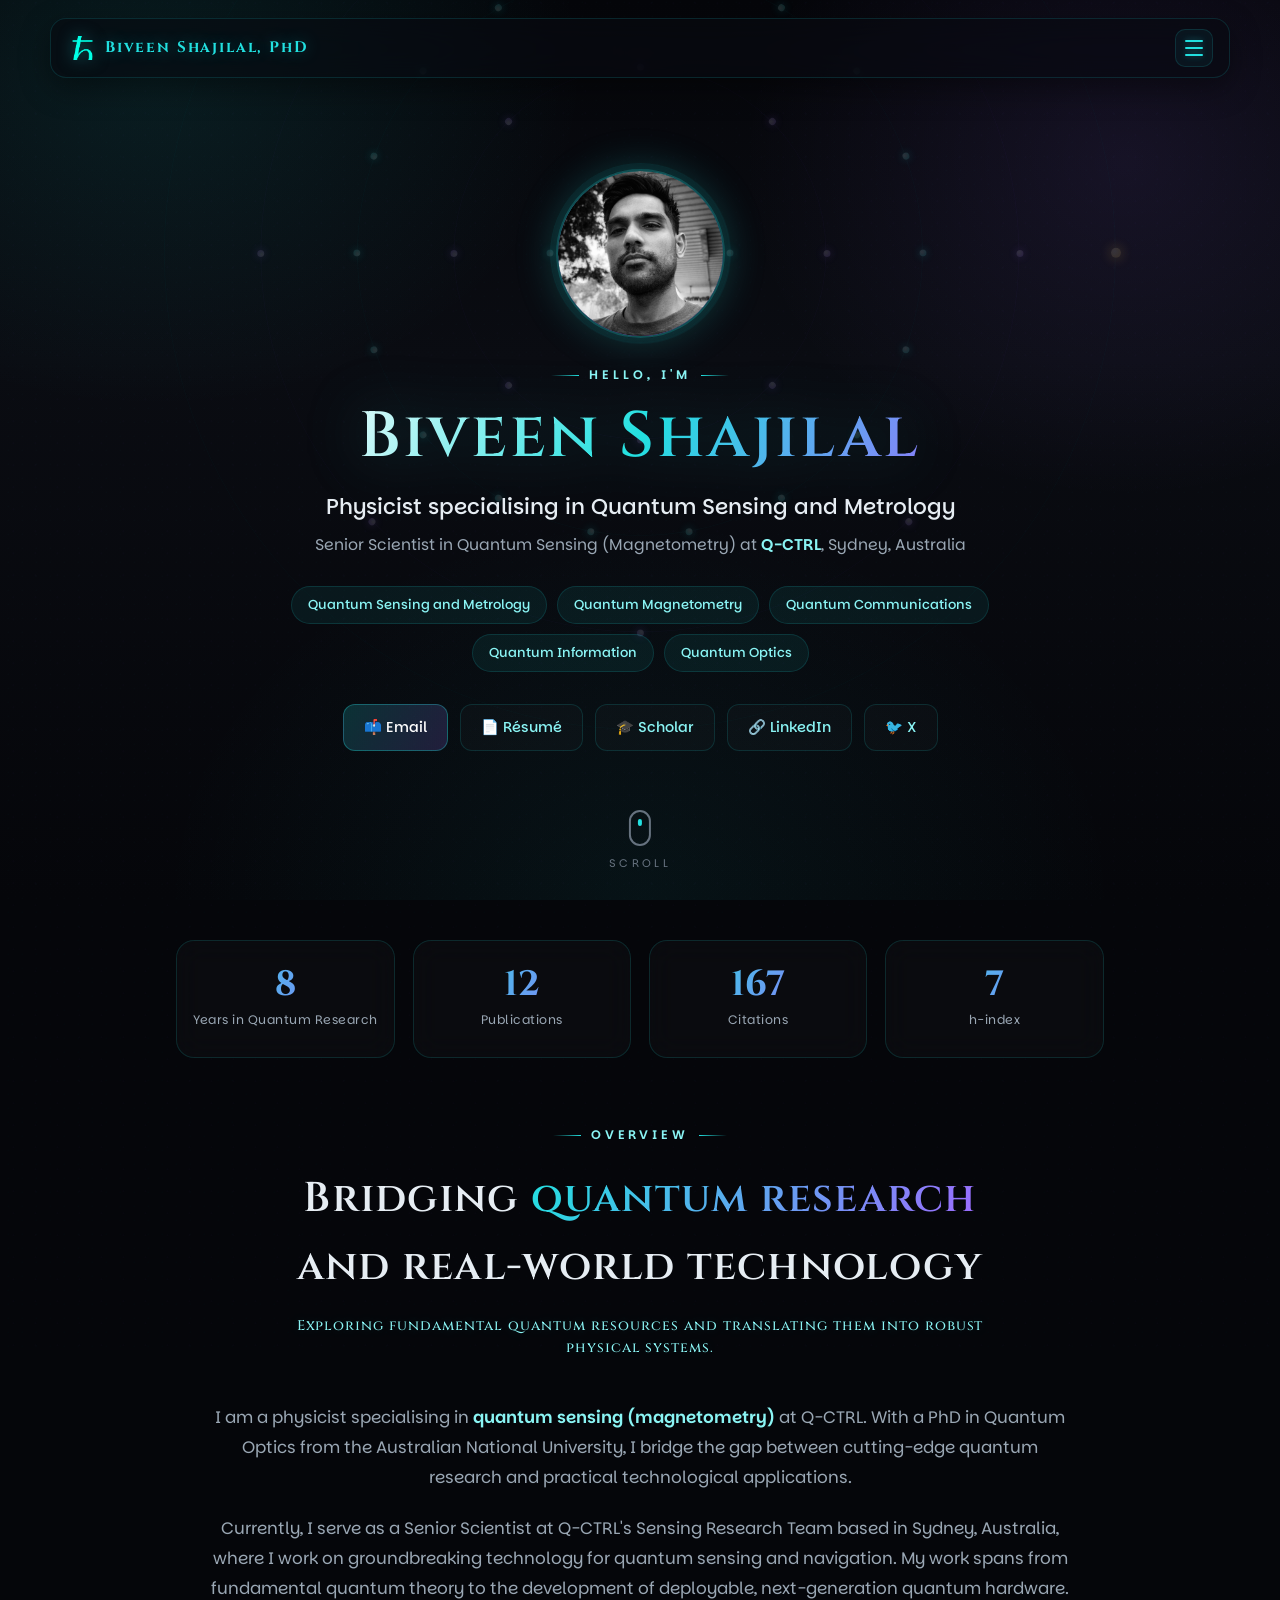
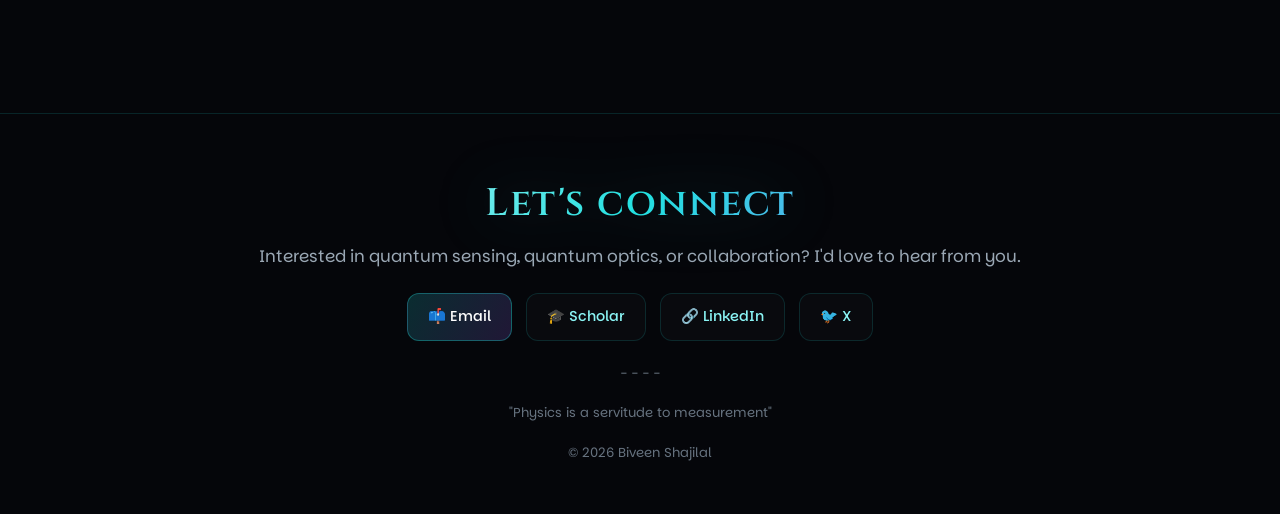
==== commit d0f5a4d5: "Hamburger menu update" ====
--- a/index.html
+++ b/index.html
@@ -18,7 +18,12 @@
             <img src="icon.svg" alt="Dirac constant h-bar">
             <span>Biveen Shajilal, PhD</span>
         </a>
-        <ul class="navbar-nav">
+        <button class="nav-toggle" id="navToggle" aria-label="Toggle navigation menu" aria-expanded="false">
+            <span class="hamburger-bar"></span>
+            <span class="hamburger-bar"></span>
+            <span class="hamburger-bar"></span>
+        </button>
+        <ul class="nav-menu" id="navMenu">
             <li><a href="index.html" class="nav-link active">Home</a></li>
             <li><a href="about.html" class="nav-link">About</a></li>
             <li><a href="expertise.html" class="nav-link">Expertise</a></li>
--- a/css/style.css
+++ b/css/style.css
@@ -84,12 +84,12 @@
 .navbar {
     position: fixed; top: 18px; left: 50%; transform: translateX(-50%);
     width: calc(100% - 36px); max-width: 1180px;
-    background: rgba(8, 10, 16, 0.6);
+    background: rgba(8, 10, 16, 0.65);
     backdrop-filter: blur(18px) saturate(140%);
     -webkit-backdrop-filter: blur(18px) saturate(140%);
     border: 1px solid var(--border);
     border-radius: 16px;
-    padding: 10px 14px;
+    padding: 10px 16px;
     z-index: 1000;
     display: flex; align-items: center; justify-content: space-between;
     box-shadow: 0 10px 30px rgba(0, 0, 0, 0.4);
@@ -97,29 +97,126 @@
 }
 .nav-brand {
     font-family: 'Cinzel', serif; font-weight: 700; letter-spacing: 0.12em;
-    color: var(--cyan); font-size: 0.95rem; padding-left: 8px; white-space: nowrap;
+    color: var(--cyan); font-size: 0.95rem; padding-left: 4px; white-space: nowrap;
     text-shadow: 0 0 16px rgba(34, 224, 224, 0.4);
     display: inline-flex; align-items: center; gap: 10px;
     text-decoration: none;
+    transition: opacity 0.25s ease;
+}
+.nav-brand:hover {
+    opacity: 0.88;
 }
 .nav-brand img {
     width: 24px; height: 24px; display: block;
     filter: drop-shadow(0 0 8px rgba(34, 224, 224, 0.5));
 }
-.navbar-nav { list-style: none; display: flex; gap: 4px; flex-wrap: wrap; justify-content: flex-end; }
-.nav-link {
-    color: var(--text-dim); text-decoration: none; font-size: 0.84rem; font-weight: 500;
-    padding: 7px 11px; border-radius: 10px; position: relative; 
-    transition: color 0.25s ease, background 0.25s ease;
-    display: inline-block;
-}
-.nav-link::after {
-    content: ''; position: absolute; left: 11px; right: 11px; bottom: 4px; height: 2px;
-    background: linear-gradient(90deg, var(--cyan), var(--purple));
-    transform: scaleX(0); transform-origin: left; transition: transform 0.3s ease; border-radius: 2px;
-}
-.nav-link:hover, .nav-link.active { color: var(--text); background: rgba(34, 224, 224, 0.08); }
-.nav-link:hover::after, .nav-link.active::after { transform: scaleX(1); }
+
+/* ---------- Hamburger Toggle Button ---------- */
+.nav-toggle {
+    background: rgba(34, 224, 224, 0.05);
+    border: 1px solid var(--border);
+    border-radius: 10px;
+    width: 38px;
+    height: 38px;
+    display: flex;
+    flex-direction: column;
+    justify-content: center;
+    align-items: center;
+    gap: 5px;
+    cursor: pointer;
+    padding: 0;
+    transition: all 0.25s ease;
+    z-index: 1002;
+    flex-shrink: 0;
+}
+.nav-toggle:hover {
+    background: rgba(34, 224, 224, 0.12);
+    border-color: var(--border-strong);
+    box-shadow: 0 0 14px rgba(34, 224, 224, 0.25);
+}
+.hamburger-bar {
+    width: 18px;
+    height: 2px;
+    background: var(--cyan);
+    border-radius: 2px;
+    transition: transform 0.3s cubic-bezier(0.16, 1, 0.3, 1), opacity 0.25s ease;
+    box-shadow: 0 0 6px rgba(34, 224, 224, 0.4);
+}
+/* Morph into X */
+.nav-toggle.is-active .hamburger-bar:nth-child(1) {
+    transform: translateY(7px) rotate(45deg);
+}
+.nav-toggle.is-active .hamburger-bar:nth-child(2) {
+    opacity: 0;
+    transform: scaleX(0);
+}
+.nav-toggle.is-active .hamburger-bar:nth-child(3) {
+    transform: translateY(-7px) rotate(-45deg);
+}
+
+/* ---------- Dropdown Menu ---------- */
+.nav-menu {
+    position: absolute;
+    top: calc(100% + 10px);
+    right: 0;
+    width: 240px;
+    background: rgba(8, 10, 16, 0.94);
+    backdrop-filter: blur(20px) saturate(160%);
+    -webkit-backdrop-filter: blur(20px) saturate(160%);
+    border: 1px solid var(--border-strong);
+    border-radius: 16px;
+    padding: 10px;
+    list-style: none;
+    display: flex;
+    flex-direction: column;
+    gap: 4px;
+    box-shadow: 0 18px 45px rgba(0, 0, 0, 0.7), 0 0 25px rgba(34, 224, 224, 0.12);
+    opacity: 0;
+    visibility: hidden;
+    transform: translateY(-8px) scale(0.96);
+    transform-origin: top right;
+    transition: opacity 0.25s ease, transform 0.25s cubic-bezier(0.16, 1, 0.3, 1), visibility 0.25s;
+    z-index: 1001;
+}
+.nav-menu.is-active {
+    opacity: 1;
+    visibility: visible;
+    transform: translateY(0) scale(1);
+}
+.nav-menu .nav-link {
+    color: var(--text-dim);
+    text-decoration: none;
+    font-size: 0.92rem;
+    font-weight: 500;
+    padding: 10px 16px;
+    border-radius: 10px;
+    position: relative;
+    transition: color 0.2s ease, background 0.2s ease, transform 0.2s ease;
+    display: flex;
+    align-items: center;
+    justify-content: space-between;
+}
+.nav-menu .nav-link:hover {
+    color: #fff;
+    background: rgba(34, 224, 224, 0.1);
+    transform: translateX(4px);
+}
+.nav-menu .nav-link.active {
+    color: #fff;
+    background: linear-gradient(90deg, rgba(34, 224, 224, 0.16), rgba(157, 107, 255, 0.12));
+    border: 1px solid var(--border);
+    font-weight: 600;
+}
+.nav-menu .nav-link.active::after {
+    content: '';
+    width: 6px;
+    height: 6px;
+    border-radius: 50%;
+    background: var(--cyan);
+    box-shadow: 0 0 8px var(--cyan);
+    position: static;
+    transform: none;
+}
 
 /* ---------- Page Header (for subpages) ---------- */
 .page-header {
@@ -429,12 +526,12 @@
 /* Responsive */
 @media (max-width: 860px) {
     .stats-strip { grid-template-columns: repeat(2, 1fr); margin-top: 0; padding-top: 24px; }
-    .nav-brand { display: none; }
-    .navbar { justify-content: center; }
-    .navbar-nav { justify-content: center; }
 }
 @media (max-width: 580px) {
-    .nav-link { font-size: 0.78rem; padding: 6px 8px; }
+    .navbar { width: calc(100% - 24px); top: 12px; padding: 8px 12px; }
+    .nav-brand { font-size: 0.85rem; padding-left: 2px; }
+    .nav-brand img { width: 20px; height: 20px; }
+    .nav-menu { width: 100%; right: 0; left: 0; }
     .section { padding: 40px 0 10px; }
     .page-header { padding: 110px 20px 24px; }
     .card { padding: 20px; }
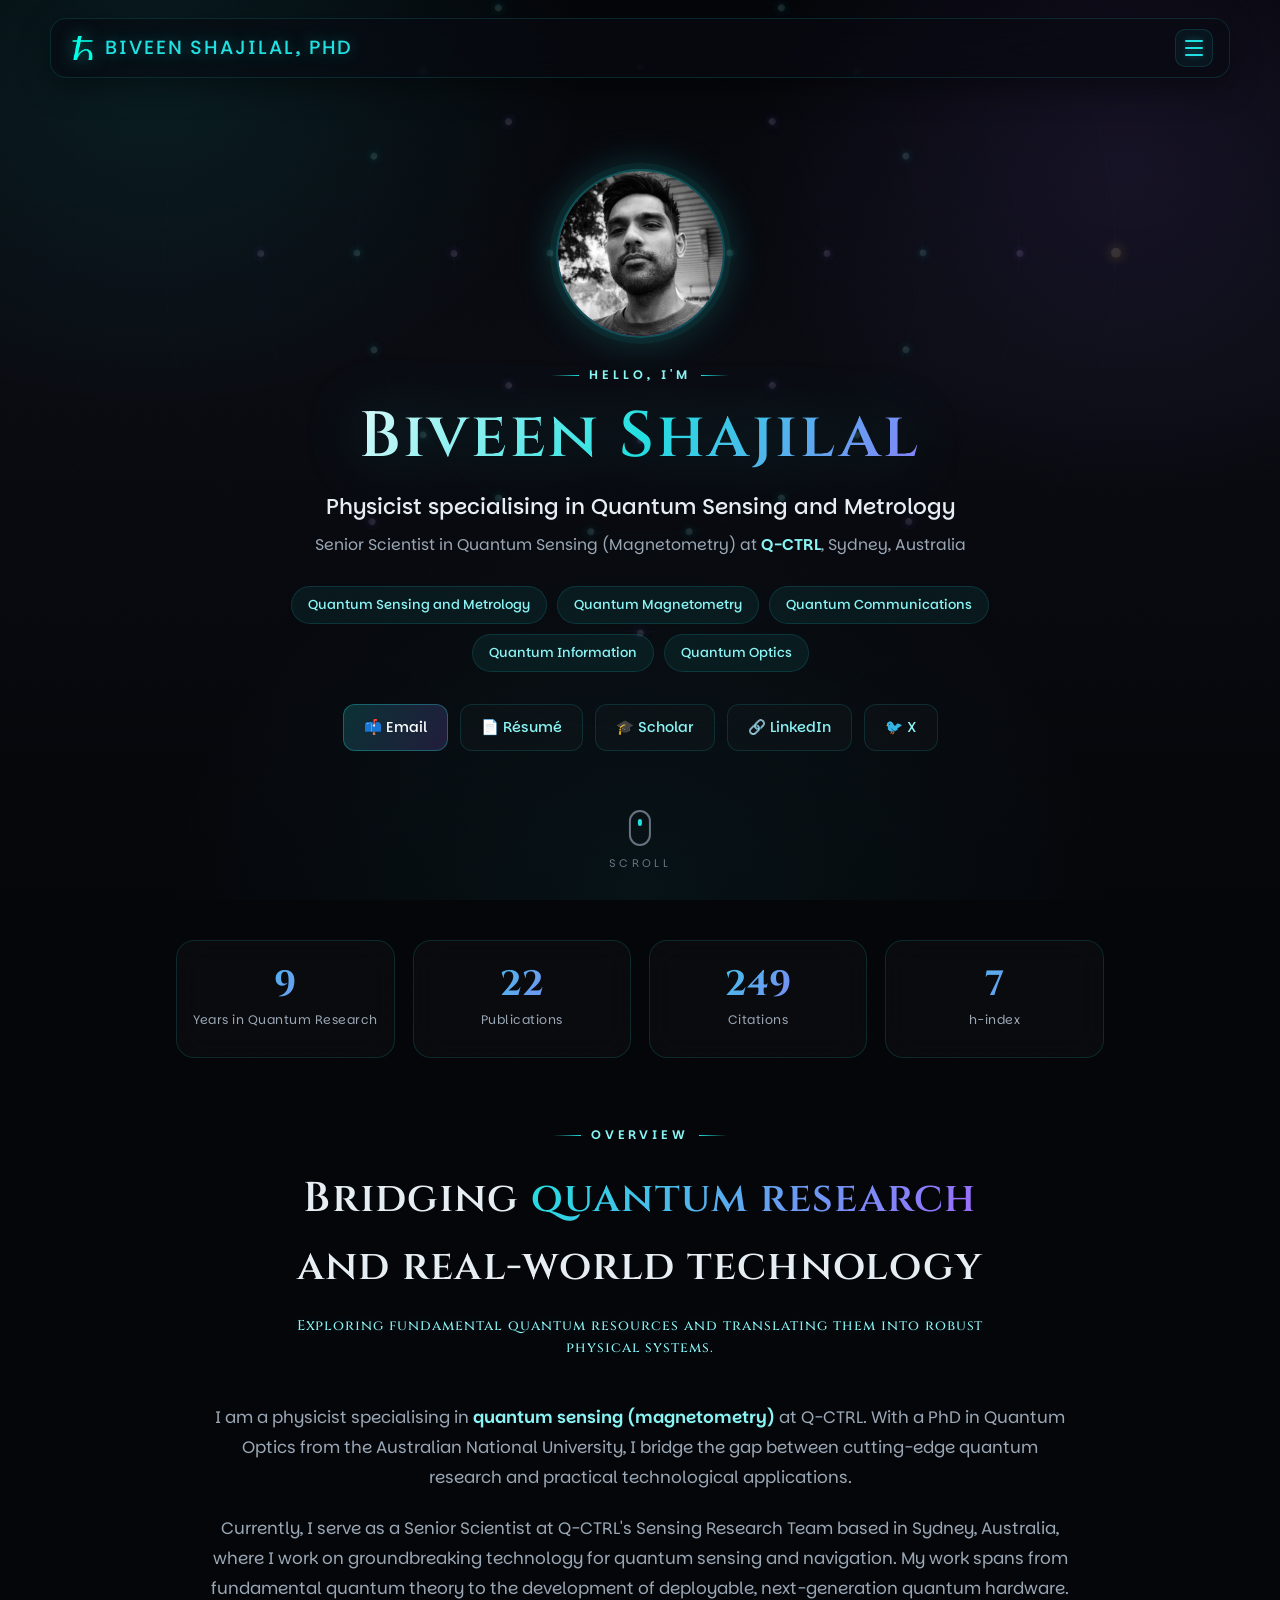
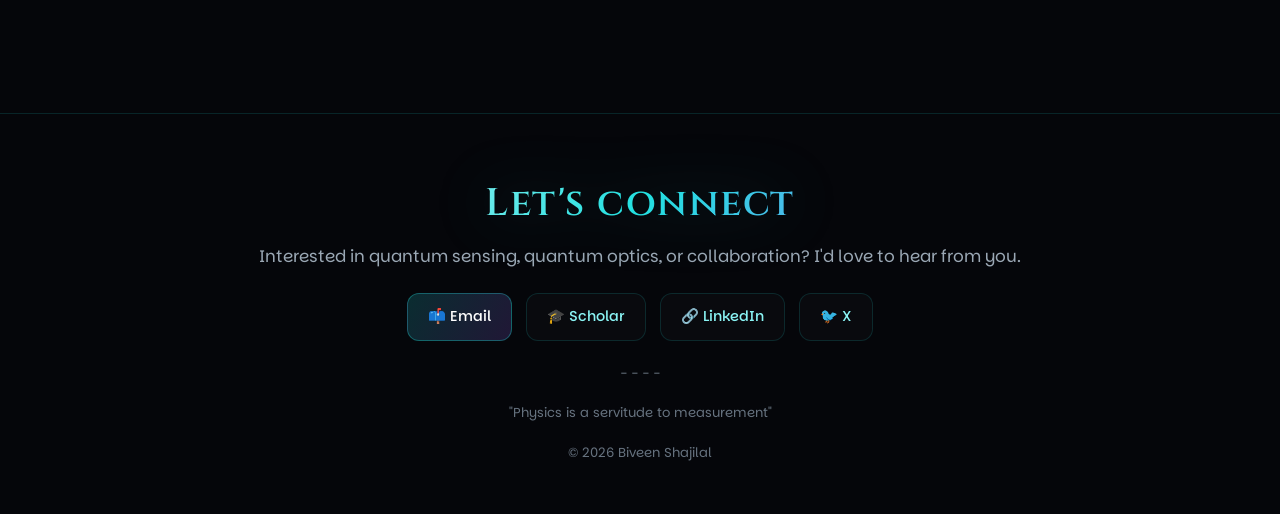
==== commit a3d6d827: "Updated publication list" ====
--- a/index.html
+++ b/index.html
@@ -76,11 +76,11 @@
             <div class="stat-label">Years in Quantum Research</div>
         </div>
         <div class="stat-card reveal">
-            <div class="stat-num" data-target="14" data-suffix="+">0</div>
+            <div class="stat-num" data-target="24" data-suffix="+">0</div>
             <div class="stat-label">Publications</div>
         </div>
         <div class="stat-card reveal d3">
-            <div class="stat-num" data-target="200" data-suffix="+">0</div>
+            <div class="stat-num" data-target="270" data-suffix="+">0</div>
             <div class="stat-label">Citations</div>
         </div>
         <div class="stat-card reveal d2">
--- a/css/style.css
+++ b/css/style.css
@@ -1,5 +1,6 @@
 @import url('https://fonts.googleapis.com/css2?family=Parkinsans:wght@300..700&display=swap');
 @import url('https://fonts.googleapis.com/css2?family=Cinzel:wght@400..900&display=swap');
+@import url('https://fonts.googleapis.com/css2?family=Space+Grotesk:wght@500;600;700&display=swap');
 
 :root {
     --bg-0: #05060a;
@@ -96,8 +97,9 @@
     transition: transform 0.4s ease, box-shadow 0.4s ease;
 }
 .nav-brand {
-    font-family: 'Cinzel', serif; font-weight: 700; letter-spacing: 0.12em;
-    color: var(--cyan); font-size: 0.95rem; padding-left: 4px; white-space: nowrap;
+    font-family: 'Parkinsans', sans-serif; font-weight: 500; letter-spacing: 0.1em;
+    text-transform: uppercase;
+    color: var(--cyan); font-size: 1.2rem; padding-left: 4px; white-space: nowrap;
     text-shadow: 0 0 16px rgba(34, 224, 224, 0.4);
     display: inline-flex; align-items: center; gap: 10px;
     text-decoration: none;
@@ -461,7 +463,7 @@
 .pub-grid { display: grid; gap: 18px; }
 .pub-item { padding: 24px 26px; }
 .pub-num {
-    display: inline-block; font-family: 'Cinzel', serif; font-size: 0.85rem; font-weight: 700;
+    display: inline-block; font-family: inherit; font-size: 1.5rem; font-weight: 600;
     color: var(--cyan); margin-right: 8px;
 }
 .pub-title-row { display: flex; align-items: flex-start; justify-content: space-between; gap: 14px; margin-bottom: 8px; }
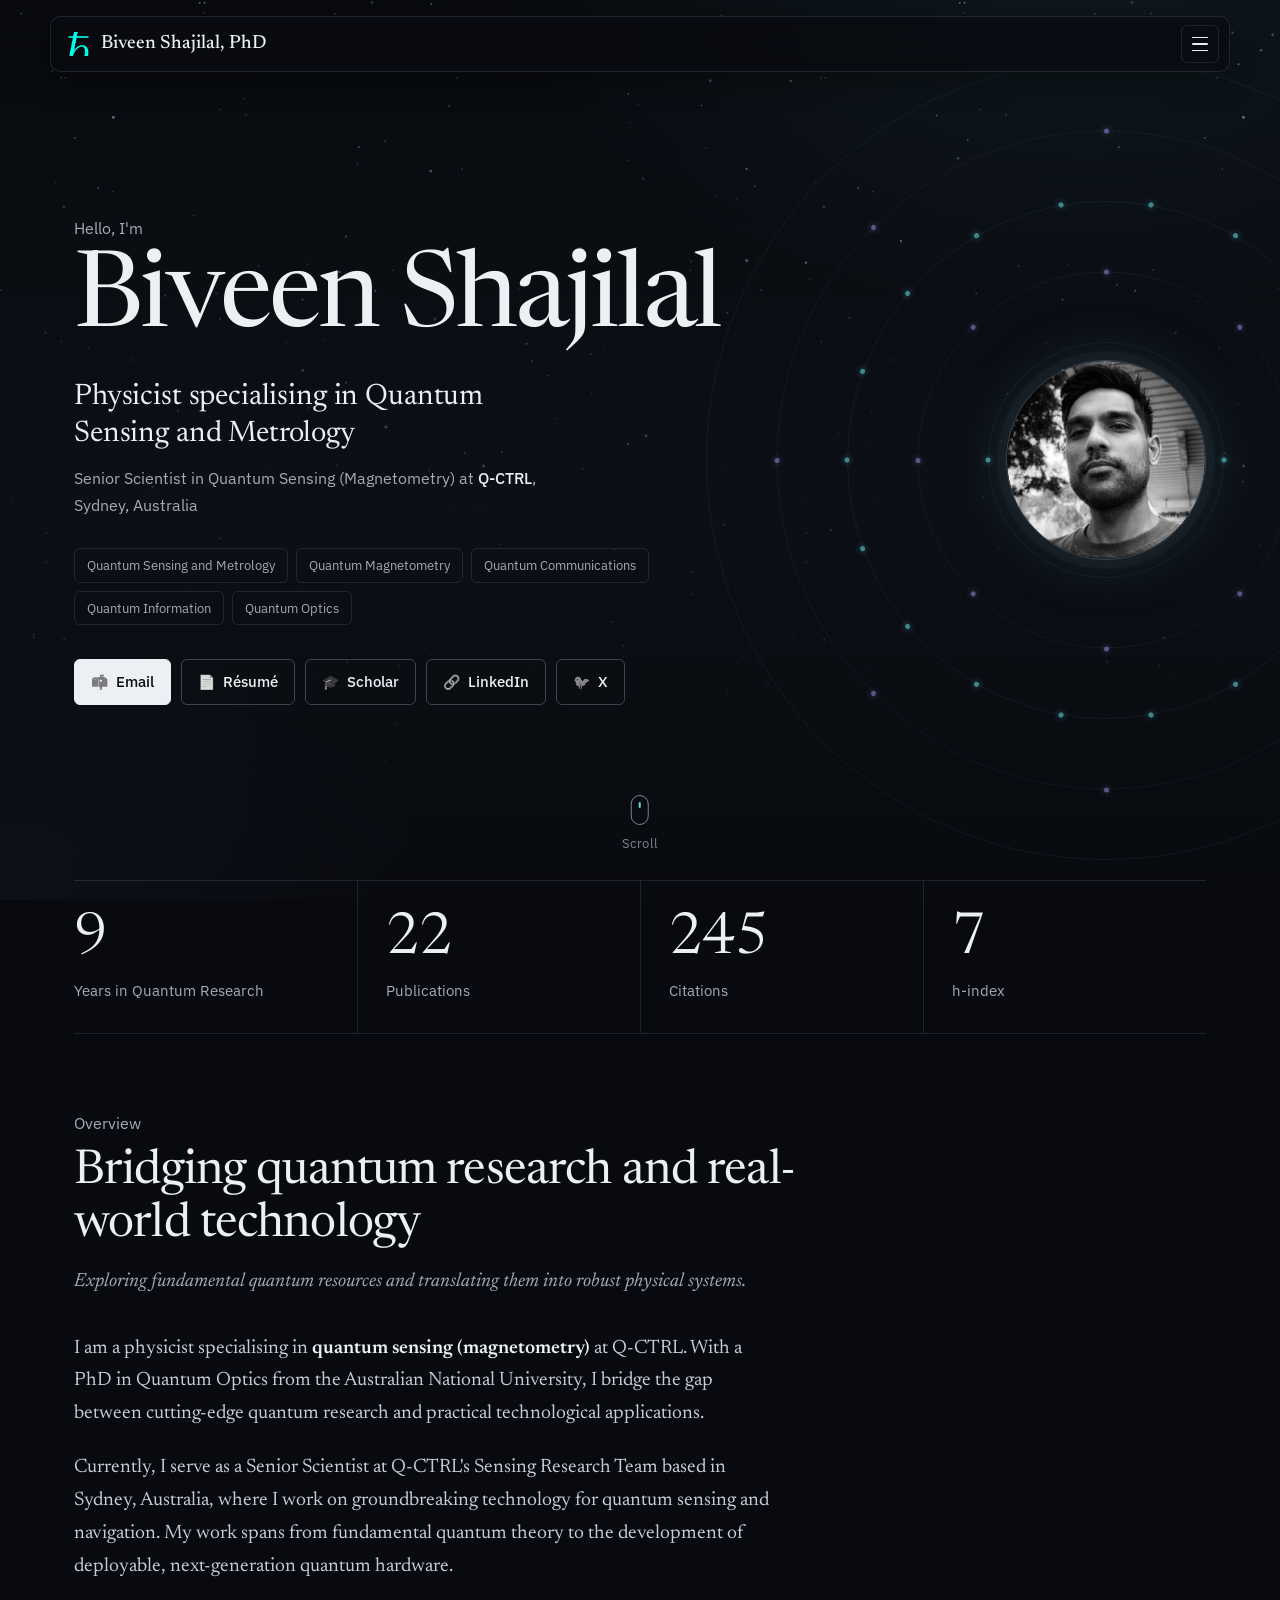
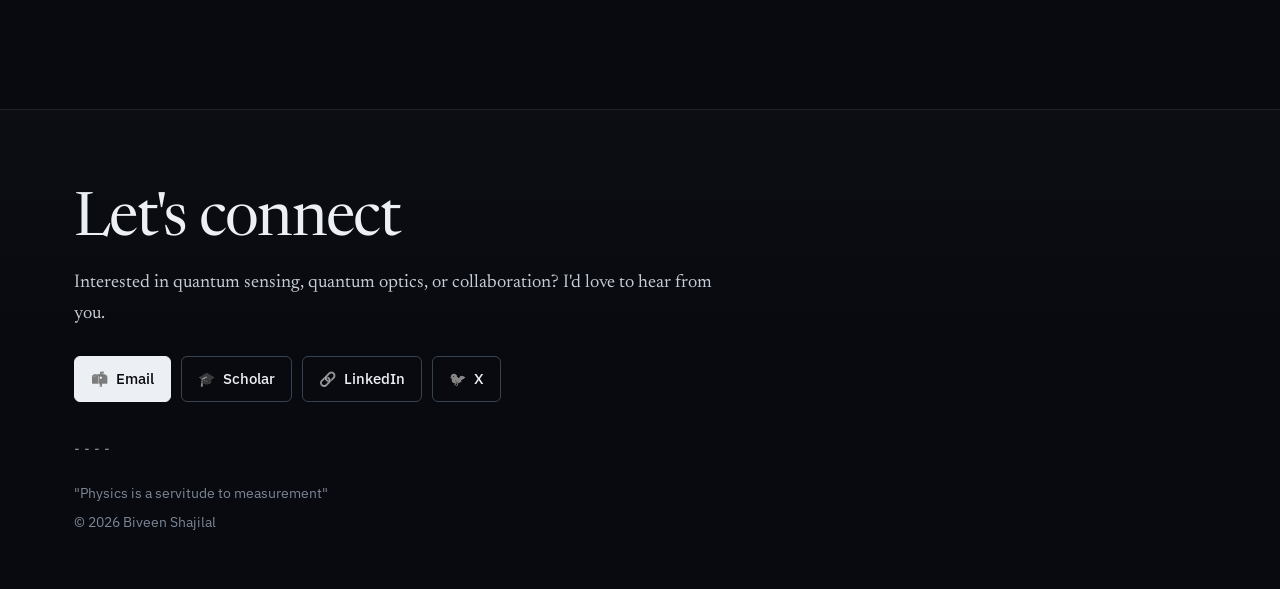
==== commit 8461df8e: "Updated aesthetics" ====
--- a/index.html
+++ b/index.html
@@ -56,11 +56,11 @@
                 <span class="badge">Quantum Optics</span>
             </div>
             <div class="hero-links reveal is-visible d3">
-                <a href="mailto:biveen.shajilal@gmail.com" class="btn btn-primary">📫 Email</a>
-                <a href="Biveen_CV.pdf" class="btn" target="_blank">📄 Résumé</a>
-                <a href="https://scholar.google.com/citations?user=_PFmphAAAAAJ&hl=en" class="btn" target="_blank">🎓 Scholar</a>
-                <a href="https://www.linkedin.com/in/biveen-shajilal-3a89a4a4" class="btn" target="_blank">🔗 LinkedIn</a>
-                <a href="https://x.com/biveenslal" class="btn" target="_blank">🐦 X</a>
+                <a href="mailto:biveen.shajilal@gmail.com" class="btn btn-primary"><span class="emo" aria-hidden="true">📫</span> Email</a>
+                <a href="Biveen_CV.pdf" class="btn" target="_blank"><span class="emo" aria-hidden="true">📄</span> Résumé</a>
+                <a href="https://scholar.google.com/citations?user=_PFmphAAAAAJ&hl=en" class="btn" target="_blank"><span class="emo" aria-hidden="true">🎓</span> Scholar</a>
+                <a href="https://www.linkedin.com/in/biveen-shajilal-3a89a4a4" class="btn" target="_blank"><span class="emo" aria-hidden="true">🔗</span> LinkedIn</a>
+                <a href="https://x.com/biveenslal" class="btn" target="_blank"><span class="emo" aria-hidden="true">🐦</span> X</a>
             </div>
         </div>
         <div class="scroll-cue">
@@ -112,10 +112,10 @@
         <div class="hero-name">Let's connect</div>
         <p class="about-text">Interested in quantum sensing, quantum optics, or collaboration? I'd love to hear from you.</p>
         <div class="footer-links">
-            <a href="mailto:biveen.shajilal@gmail.com" class="btn btn-primary">📫 Email</a>
-            <a href="https://scholar.google.com/citations?user=_PFmphAAAAAJ&hl=en" class="btn" target="_blank">🎓 Scholar</a>
-            <a href="https://www.linkedin.com/in/biveen-shajilal-3a89a4a4" class="btn" target="_blank">🔗 LinkedIn</a>
-            <a href="https://x.com/biveenslal" class="btn" target="_blank">🐦 X</a>
+            <a href="mailto:biveen.shajilal@gmail.com" class="btn btn-primary"><span class="emo" aria-hidden="true">📫</span> Email</a>
+            <a href="https://scholar.google.com/citations?user=_PFmphAAAAAJ&hl=en" class="btn" target="_blank"><span class="emo" aria-hidden="true">🎓</span> Scholar</a>
+            <a href="https://www.linkedin.com/in/biveen-shajilal-3a89a4a4" class="btn" target="_blank"><span class="emo" aria-hidden="true">🔗</span> LinkedIn</a>
+            <a href="https://x.com/biveenslal" class="btn" target="_blank"><span class="emo" aria-hidden="true">🐦</span> X</a>
         </div>
         <p class="footer-copy">- - - -</p>
         <p class="footer-copy">"Physics is a servitude to measurement"</p>
--- a/css/style.css
+++ b/css/style.css
@@ -1,20 +1,40 @@
-@import url('https://fonts.googleapis.com/css2?family=Parkinsans:wght@300..700&display=swap');
-@import url('https://fonts.googleapis.com/css2?family=Cinzel:wght@400..900&display=swap');
-@import url('https://fonts.googleapis.com/css2?family=Space+Grotesk:wght@500;600;700&display=swap');
+@import url('https://fonts.googleapis.com/css2?family=IBM+Plex+Sans:wght@400;500;600&family=Newsreader:ital,opsz,wght@0,6..72,300..700;1,6..72,300..700&display=swap');
+
+/* ==========================================================================
+   Design notes
+   - Graphite "vacuum chamber" ground with faint, randomly
+     scattered specks of light.
+   - One serif (Newsreader) for names, headings and prose; one sans (IBM Plex
+     Sans) for interface text and data.
+   - Cyan is the working accent (links, rules, focus). Gold appears only where
+     the rubidium valence electron does: the atom, the current-role marker,
+     the active page dot.
+   - The orbiting rubidium atom is the one expressive element. Everything
+     else stays quiet.
+   ========================================================================== */
 
 :root {
-    --bg-0: #05060a;
-    --bg-1: #0a0c12;
-    --bg-2: #0e1119;
-    --cyan: #22e0e0;
-    --cyan-soft: #8af4f4;
-    --purple: #9d6bff;
-    --text: #e6edf3;
-    --text-dim: #9aa7b4;
-    --text-faint: #66727f;
-    --border: rgba(34, 224, 224, 0.14);
-    --border-strong: rgba(34, 224, 224, 0.32);
-    --card: rgba(255, 255, 255, 0.025);
+    --bg-0: #080a0f;
+    --bg-1: #0c0f15;
+    --bg-2: #11151c;
+    --cyan: #62d9dd;
+    --cyan-soft: #9fdcdf;
+    --purple: #8f86d6;
+    --gold: #f0b94a;
+    --text: #eceff4;
+    --text-dim: #a2abb8;
+    --text-faint: #7b8696;
+    --prose: #c6cdd7;
+    --border: rgba(165, 190, 215, 0.14);
+    --border-strong: rgba(165, 200, 225, 0.30);
+    --card: rgba(255, 255, 255, 0.022);
+
+    --font-serif: 'Newsreader', 'Charter', 'Bitstream Charter', Georgia, serif;
+    --font-sans: 'IBM Plex Sans', 'Inter', system-ui, -apple-system, 'Segoe UI', sans-serif;
+
+    --r-sm: 6px;
+    --r-md: 10px;
+    --r-lg: 14px;
 }
 
 * { margin: 0; padding: 0; box-sizing: border-box; }
@@ -22,520 +42,537 @@
 html { scroll-behavior: smooth; }
 
 body {
-    font-family: 'Parkinsans', sans-serif;
+    font-family: var(--font-sans);
+    font-size: 16px;
     background: var(--bg-0);
     color: var(--text);
     line-height: 1.65;
     overflow-x: hidden;
     -webkit-font-smoothing: antialiased;
+    -moz-osx-font-smoothing: grayscale;
+    text-rendering: optimizeLegibility;
     min-height: 100vh;
     display: flex;
     flex-direction: column;
 }
 
-/* Ambient animated background */
+::selection { background: rgba(240, 185, 74, 0.32); color: #fff; }
+
+a:focus-visible, button:focus-visible {
+    outline: 2px solid var(--cyan);
+    outline-offset: 3px;
+    border-radius: var(--r-sm);
+}
+
+/* ---------- Ground: soft light plus scattered specks ---------- */
 .bg-aurora {
     position: fixed;
     inset: 0;
     z-index: -2;
     background:
-        radial-gradient(45rem 35rem at 12% 8%, rgba(34, 224, 224, 0.10), transparent 60%),
-        radial-gradient(40rem 35rem at 88% 18%, rgba(157, 107, 255, 0.10), transparent 60%),
-        radial-gradient(50rem 40rem at 50% 100%, rgba(34, 224, 224, 0.06), transparent 60%),
-        linear-gradient(180deg, var(--bg-0), var(--bg-1) 40%, var(--bg-0));
+        radial-gradient(60rem 38rem at 85% -6%, rgba(98, 217, 221, 0.075), transparent 62%),
+        radial-gradient(46rem 30rem at 0% 100%, rgba(143, 134, 214, 0.045), transparent 60%),
+        linear-gradient(180deg, var(--bg-0), var(--bg-1) 55%, var(--bg-0));
 }
 .bg-aurora::after {
     content: '';
     position: absolute;
-    inset: -50%;
-    background:
-        radial-gradient(circle at 30% 30%, rgba(34,224,224,0.05), transparent 8%),
-        radial-gradient(circle at 70% 60%, rgba(157,107,255,0.05), transparent 8%);
-    background-size: 14px 14px, 22px 22px;
-    opacity: 0.5;
-    animation: drift 40s linear infinite;
-}
-@keyframes drift {
-    0% { transform: translate(0, 0); }
-    100% { transform: translate(-60px, -60px); }
-}
-
-.container { 
-    max-width: 1180px; 
-    margin: 0 auto; 
-    padding: 0 24px; 
-    position: relative; 
-    z-index: 1; 
+    inset: 0;
+    background-image: url("data:image/svg+xml,%3Csvg xmlns='http://www.w3.org/2000/svg' width='760' height='760'%3E%3Ccircle cx='246.1' cy='114.6' r='1.2' fill='%23bed7eb' fill-opacity='0.17'/%3E%3Ccircle cx='277.9' cy='44.1' r='1' fill='%23bed7eb' fill-opacity='0.25'/%3E%3Ccircle cx='329.6' cy='53.1' r='0.6' fill='%23bed7eb' fill-opacity='0.40'/%3E%3Ccircle cx='628.4' cy='94.1' r='0.8' fill='%23bed7eb' fill-opacity='0.43'/%3E%3Ccircle cx='438.6' cy='301.5' r='0.8' fill='%23bed7eb' fill-opacity='0.17'/%3E%3Ccircle cx='220.1' cy='109.6' r='0.6' fill='%23bed7eb' fill-opacity='0.41'/%3E%3Ccircle cx='78.3' cy='434.1' r='0.8' fill='%23bed7eb' fill-opacity='0.32'/%3E%3Ccircle cx='428.9' cy='470.4' r='1' fill='%2362d9dd' fill-opacity='0.46'/%3E%3Ccircle cx='590.7' cy='353.9' r='1' fill='%23bed7eb' fill-opacity='0.31'/%3E%3Ccircle cx='603.7' cy='531.2' r='0.8' fill='%23bed7eb' fill-opacity='0.19'/%3E%3Ccircle cx='399.1' cy='665.1' r='1.2' fill='%23bed7eb' fill-opacity='0.35'/%3E%3Ccircle cx='89.7' cy='317.8' r='1.5' fill='%238f86d6' fill-opacity='0.30'/%3E%3Ccircle cx='320.5' cy='731.1' r='0.6' fill='%23bed7eb' fill-opacity='0.49'/%3E%3Ccircle cx='258.5' cy='266.1' r='1' fill='%238f86d6' fill-opacity='0.41'/%3E%3Ccircle cx='52.3' cy='71.1' r='0.8' fill='%23bed7eb' fill-opacity='0.36'/%3E%3Ccircle cx='46.1' cy='533.1' r='1.2' fill='%238f86d6' fill-opacity='0.41'/%3E%3Ccircle cx='216.3' cy='293.2' r='1.2' fill='%238f86d6' fill-opacity='0.31'/%3E%3Ccircle cx='270.2' cy='464.3' r='1' fill='%23bed7eb' fill-opacity='0.18'/%3E%3Ccircle cx='98.3' cy='188.2' r='1' fill='%238f86d6' fill-opacity='0.56'/%3E%3Ccircle cx='61.2' cy='341.4' r='1' fill='%23bed7eb' fill-opacity='0.28'/%3E%3Ccircle cx='622.7' cy='656.6' r='0.8' fill='%23bed7eb' fill-opacity='0.47'/%3E%3Ccircle cx='518.9' cy='289.1' r='0.8' fill='%23bed7eb' fill-opacity='0.22'/%3E%3Ccircle cx='115.0' cy='500.5' r='0.6' fill='%23bed7eb' fill-opacity='0.37'/%3E%3Ccircle cx='199.7' cy='3.1' r='1' fill='%23bed7eb' fill-opacity='0.39'/%3E%3Ccircle cx='724.4' cy='524.8' r='1' fill='%23bed7eb' fill-opacity='0.58'/%3E%3Ccircle cx='347.0' cy='661.9' r='1.5' fill='%2362d9dd' fill-opacity='0.46'/%3E%3Ccircle cx='302.5' cy='299.5' r='1' fill='%23bed7eb' fill-opacity='0.44'/%3E%3Ccircle cx='144.9' cy='748.3' r='1' fill='%23bed7eb' fill-opacity='0.22'/%3E%3Ccircle cx='456.6' cy='77.8' r='1' fill='%23bed7eb' fill-opacity='0.22'/%3E%3Ccircle cx='721.2' cy='466.4' r='0.6' fill='%2362d9dd' fill-opacity='0.54'/%3E%3Ccircle cx='112.9' cy='191.7' r='0.8' fill='%238f86d6' fill-opacity='0.42'/%3E%3Ccircle cx='93.4' cy='645.2' r='1' fill='%23bed7eb' fill-opacity='0.37'/%3E%3Ccircle cx='65.3' cy='77.7' r='0.8' fill='%238f86d6' fill-opacity='0.48'/%3E%3Ccircle cx='629.9' cy='122.7' r='0.6' fill='%23bed7eb' fill-opacity='0.24'/%3E%3Ccircle cx='111.4' cy='412.8' r='0.6' fill='%23bed7eb' fill-opacity='0.49'/%3E%3Ccircle cx='743.7' cy='656.1' r='1.2' fill='%23bed7eb' fill-opacity='0.53'/%3E%3Ccircle cx='690.3' cy='270.3' r='0.8' fill='%23bed7eb' fill-opacity='0.39'/%3E%3Ccircle cx='483.7' cy='466.1' r='1.5' fill='%23bed7eb' fill-opacity='0.59'/%3E%3Ccircle cx='612.6' cy='621.9' r='1.2' fill='%23bed7eb' fill-opacity='0.51'/%3E%3Ccircle cx='393.4' cy='270.2' r='0.6' fill='%23bed7eb' fill-opacity='0.60'/%3E%3Ccircle cx='358.9' cy='147.2' r='1' fill='%238f86d6' fill-opacity='0.58'/%3E%3Ccircle cx='614.5' cy='549.6' r='0.8' fill='%23bed7eb' fill-opacity='0.58'/%3E%3Ccircle cx='61.2' cy='77.6' r='1' fill='%23bed7eb' fill-opacity='0.24'/%3E%3Ccircle cx='366.8' cy='748.8' r='1' fill='%238f86d6' fill-opacity='0.53'/%3E%3Ccircle cx='691.0' cy='261.4' r='1.2' fill='%23bed7eb' fill-opacity='0.19'/%3E%3Ccircle cx='691.4' cy='594.6' r='1.5' fill='%23bed7eb' fill-opacity='0.24'/%3E%3Ccircle cx='329.8' cy='483.2' r='0.6' fill='%2362d9dd' fill-opacity='0.51'/%3E%3Ccircle cx='352.0' cy='564.9' r='0.6' fill='%23bed7eb' fill-opacity='0.48'/%3E%3Ccircle cx='754.8' cy='20.9' r='1' fill='%23bed7eb' fill-opacity='0.56'/%3E%3Ccircle cx='464.8' cy='452.9' r='1' fill='%23bed7eb' fill-opacity='0.45'/%3E%3Ccircle cx='118.5' cy='416.7' r='0.6' fill='%23bed7eb' fill-opacity='0.16'/%3E%3Ccircle cx='400.2' cy='709.6' r='1' fill='%23bed7eb' fill-opacity='0.59'/%3E%3Ccircle cx='627.9' cy='160.4' r='0.8' fill='%23bed7eb' fill-opacity='0.25'/%3E%3Ccircle cx='580.4' cy='247.8' r='1' fill='%23bed7eb' fill-opacity='0.34'/%3E%3Ccircle cx='46.3' cy='562.3' r='1' fill='%2362d9dd' fill-opacity='0.45'/%3E%3Ccircle cx='628.6' cy='667.4' r='0.8' fill='%23bed7eb' fill-opacity='0.39'/%3E%3Ccircle cx='663.3' cy='590.1' r='1' fill='%23bed7eb' fill-opacity='0.15'/%3E%3Ccircle cx='131.0' cy='359.9' r='1.2' fill='%23bed7eb' fill-opacity='0.20'/%3E%3Ccircle cx='247.7' cy='393.9' r='1' fill='%23bed7eb' fill-opacity='0.37'/%3E%3Ccircle cx='671.3' cy='43.2' r='0.8' fill='%23bed7eb' fill-opacity='0.27'/%3E%3Ccircle cx='385.9' cy='426.9' r='1.5' fill='%23bed7eb' fill-opacity='0.55'/%3E%3Ccircle cx='336.9' cy='465.5' r='1' fill='%23bed7eb' fill-opacity='0.42'/%3E%3Ccircle cx='526.5' cy='343.8' r='1' fill='%23bed7eb' fill-opacity='0.51'/%3E%3Ccircle cx='531.4' cy='666.2' r='0.8' fill='%23bed7eb' fill-opacity='0.57'/%3E%3Ccircle cx='638.4' cy='104.2' r='0.6' fill='%23bed7eb' fill-opacity='0.33'/%3E%3Ccircle cx='55.1' cy='182.9' r='0.6' fill='%23bed7eb' fill-opacity='0.25'/%3E%3Ccircle cx='595.8' cy='681.7' r='0.8' fill='%23bed7eb' fill-opacity='0.57'/%3E%3Ccircle cx='108.7' cy='671.0' r='1' fill='%23bed7eb' fill-opacity='0.25'/%3E%3Ccircle cx='302.7' cy='370.3' r='1.2' fill='%23bed7eb' fill-opacity='0.52'/%3E%3Ccircle cx='536.8' cy='755.5' r='1' fill='%23bed7eb' fill-opacity='0.30'/%3E%3Ccircle cx='271.0' cy='70.1' r='0.8' fill='%238f86d6' fill-opacity='0.16'/%3E%3Ccircle cx='334.7' cy='13.7' r='0.8' fill='%23bed7eb' fill-opacity='0.38'/%3E%3Ccircle cx='389.3' cy='48.9' r='1.5' fill='%23bed7eb' fill-opacity='0.25'/%3E%3Ccircle cx='63.9' cy='206.7' r='1.5' fill='%23bed7eb' fill-opacity='0.23'/%3E%3Ccircle cx='623.0' cy='645.7' r='1.2' fill='%23bed7eb' fill-opacity='0.52'/%3E%3Ccircle cx='308.5' cy='407.8' r='1' fill='%23bed7eb' fill-opacity='0.41'/%3E%3Ccircle cx='68.0' cy='43.7' r='1.2' fill='%23bed7eb' fill-opacity='0.23'/%3E%3Ccircle cx='204.4' cy='12.8' r='0.6' fill='%23bed7eb' fill-opacity='0.51'/%3E%3Ccircle cx='462.2' cy='169.0' r='0.8' fill='%238f86d6' fill-opacity='0.54'/%3E%3Ccircle cx='8.8' cy='755.7' r='1' fill='%23bed7eb' fill-opacity='0.57'/%3E%3Ccircle cx='472.5' cy='32.8' r='1.2' fill='%23bed7eb' fill-opacity='0.26'/%3E%3Ccircle cx='736.6' cy='199.0' r='0.8' fill='%23bed7eb' fill-opacity='0.24'/%3E%3Ccircle cx='477.8' cy='403.6' r='0.8' fill='%23bed7eb' fill-opacity='0.28'/%3E%3Ccircle cx='205.6' cy='610.8' r='0.8' fill='%23bed7eb' fill-opacity='0.17'/%3E%3Ccircle cx='557.1' cy='418.8' r='0.8' fill='%23bed7eb' fill-opacity='0.38'/%3E%3Ccircle cx='710.3' cy='80.8' r='1.5' fill='%238f86d6' fill-opacity='0.44'/%3E%3Ccircle cx='414.9' cy='675.4' r='1' fill='%23bed7eb' fill-opacity='0.29'/%3E%3Ccircle cx='746.7' cy='260.5' r='1.5' fill='%23bed7eb' fill-opacity='0.55'/%3E%3Ccircle cx='307.6' cy='264.1' r='0.6' fill='%23bed7eb' fill-opacity='0.53'/%3E%3Ccircle cx='53.7' cy='563.1' r='0.8' fill='%23bed7eb' fill-opacity='0.34'/%3E%3Ccircle cx='64.2' cy='639.4' r='1.5' fill='%23bed7eb' fill-opacity='0.38'/%3E%3Ccircle cx='455.1' cy='526.4' r='0.6' fill='%23bed7eb' fill-opacity='0.36'/%3E%3Ccircle cx='204.5' cy='2.8' r='0.8' fill='%23bed7eb' fill-opacity='0.58'/%3E%3Ccircle cx='185.8' cy='733.9' r='0.8' fill='%23bed7eb' fill-opacity='0.25'/%3E%3Ccircle cx='0.8' cy='290.0' r='1' fill='%23bed7eb' fill-opacity='0.28'/%3E%3Ccircle cx='188.6' cy='589.9' r='0.6' fill='%23bed7eb' fill-opacity='0.27'/%3E%3Ccircle cx='109.3' cy='446.0' r='1' fill='%23bed7eb' fill-opacity='0.16'/%3E%3Ccircle cx='478.5' cy='64.2' r='1' fill='%23bed7eb' fill-opacity='0.53'/%3E%3Ccircle cx='499.7' cy='544.2' r='1' fill='%23bed7eb' fill-opacity='0.33'/%3E%3Ccircle cx='547.7' cy='375.6' r='0.8' fill='%23bed7eb' fill-opacity='0.48'/%3E%3Ccircle cx='33.3' cy='634.8' r='1' fill='%23bed7eb' fill-opacity='0.43'/%3E%3Ccircle cx='691.5' cy='572.2' r='1' fill='%23bed7eb' fill-opacity='0.53'/%3E%3Ccircle cx='628.1' cy='443.9' r='1.2' fill='%23bed7eb' fill-opacity='0.46'/%3E%3Ccircle cx='64.7' cy='31.8' r='1.2' fill='%23bed7eb' fill-opacity='0.31'/%3E%3Ccircle cx='286.2' cy='343.1' r='0.6' fill='%23bed7eb' fill-opacity='0.43'/%3E%3Ccircle cx='371.9' cy='2.5' r='1.5' fill='%23bed7eb' fill-opacity='0.18'/%3E%3Ccircle cx='501.1' cy='50.2' r='1.2' fill='%23bed7eb' fill-opacity='0.36'/%3E%3Ccircle cx='643.1' cy='178.4' r='1.5' fill='%238f86d6' fill-opacity='0.24'/%3E%3Ccircle cx='375.4' cy='290.7' r='1' fill='%23bed7eb' fill-opacity='0.56'/%3E%3Ccircle cx='582.9' cy='468.9' r='1.2' fill='%23bed7eb' fill-opacity='0.24'/%3E%3C/svg%3E"), url("data:image/svg+xml,%3Csvg xmlns='http://www.w3.org/2000/svg' width='1130' height='1130'%3E%3Ccircle cx='765.2' cy='886.9' r='1' fill='%23bed7eb' fill-opacity='0.20'/%3E%3Ccircle cx='444.7' cy='1126.4' r='0.8' fill='%23bed7eb' fill-opacity='0.41'/%3E%3Ccircle cx='121.7' cy='465.4' r='0.8' fill='%23bed7eb' fill-opacity='0.53'/%3E%3Ccircle cx='1013.8' cy='25.8' r='1' fill='%23bed7eb' fill-opacity='0.24'/%3E%3Ccircle cx='1040.1' cy='128.7' r='1' fill='%23bed7eb' fill-opacity='0.32'/%3E%3Ccircle cx='907.5' cy='468.3' r='0.6' fill='%2362d9dd' fill-opacity='0.41'/%3E%3Ccircle cx='853.9' cy='447.6' r='1.2' fill='%23bed7eb' fill-opacity='0.60'/%3E%3Ccircle cx='894.9' cy='1077.9' r='0.8' fill='%23bed7eb' fill-opacity='0.50'/%3E%3Ccircle cx='905.7' cy='441.0' r='0.8' fill='%238f86d6' fill-opacity='0.21'/%3E%3Ccircle cx='118.2' cy='797.1' r='0.6' fill='%238f86d6' fill-opacity='0.58'/%3E%3Ccircle cx='671.4' cy='587.8' r='1.5' fill='%23bed7eb' fill-opacity='0.38'/%3E%3Ccircle cx='484.0' cy='612.4' r='0.8' fill='%23bed7eb' fill-opacity='0.55'/%3E%3Ccircle cx='103.4' cy='526.6' r='1' fill='%23bed7eb' fill-opacity='0.20'/%3E%3Ccircle cx='1057.0' cy='537.5' r='1' fill='%23bed7eb' fill-opacity='0.33'/%3E%3Ccircle cx='521.0' cy='340.3' r='1.2' fill='%23bed7eb' fill-opacity='0.49'/%3E%3Ccircle cx='236.4' cy='776.8' r='1.5' fill='%238f86d6' fill-opacity='0.34'/%3E%3Ccircle cx='75.1' cy='571.5' r='1.2' fill='%23bed7eb' fill-opacity='0.58'/%3E%3Ccircle cx='493.6' cy='310.5' r='0.6' fill='%2362d9dd' fill-opacity='0.21'/%3E%3Ccircle cx='323.0' cy='527.8' r='0.6' fill='%238f86d6' fill-opacity='0.24'/%3E%3Ccircle cx='993.0' cy='772.9' r='0.6' fill='%23bed7eb' fill-opacity='0.34'/%3E%3Ccircle cx='9.9' cy='434.7' r='1.2' fill='%23bed7eb' fill-opacity='0.28'/%3E%3Ccircle cx='643.6' cy='665.4' r='0.8' fill='%23bed7eb' fill-opacity='0.24'/%3E%3Ccircle cx='69.5' cy='875.3' r='1.2' fill='%23bed7eb' fill-opacity='0.53'/%3E%3Ccircle cx='222.7' cy='591.8' r='1.5' fill='%23bed7eb' fill-opacity='0.38'/%3E%3Ccircle cx='908.7' cy='907.9' r='1' fill='%23bed7eb' fill-opacity='0.55'/%3E%3Ccircle cx='724.3' cy='769.8' r='0.8' fill='%2362d9dd' fill-opacity='0.44'/%3E%3Ccircle cx='933.4' cy='1057.3' r='1.5' fill='%23bed7eb' fill-opacity='0.53'/%3E%3Ccircle cx='44.3' cy='964.0' r='0.6' fill='%23bed7eb' fill-opacity='0.38'/%3E%3Ccircle cx='294.4' cy='527.5' r='1' fill='%23bed7eb' fill-opacity='0.46'/%3E%3Ccircle cx='417.4' cy='503.1' r='1.5' fill='%23bed7eb' fill-opacity='0.30'/%3E%3Ccircle cx='718.6' cy='744.9' r='1' fill='%23bed7eb' fill-opacity='0.34'/%3E%3Ccircle cx='985.1' cy='105.8' r='1' fill='%23bed7eb' fill-opacity='0.32'/%3E%3Ccircle cx='50.8' cy='296.1' r='0.6' fill='%2362d9dd' fill-opacity='0.59'/%3E%3Ccircle cx='35.9' cy='192.5' r='1' fill='%23bed7eb' fill-opacity='0.45'/%3E%3Ccircle cx='802.2' cy='581.3' r='1.5' fill='%2362d9dd' fill-opacity='0.17'/%3E%3Ccircle cx='52.7' cy='771.4' r='1' fill='%23bed7eb' fill-opacity='0.30'/%3E%3Ccircle cx='313.2' cy='167.7' r='0.8' fill='%238f86d6' fill-opacity='0.20'/%3E%3Ccircle cx='145.0' cy='785.1' r='0.8' fill='%23bed7eb' fill-opacity='0.40'/%3E%3Ccircle cx='399.8' cy='887.4' r='1.2' fill='%23bed7eb' fill-opacity='0.26'/%3E%3Ccircle cx='391.5' cy='1045.6' r='0.8' fill='%23bed7eb' fill-opacity='0.40'/%3E%3Ccircle cx='67.4' cy='959.7' r='1' fill='%23bed7eb' fill-opacity='0.21'/%3E%3Ccircle cx='694.6' cy='557.4' r='1' fill='%238f86d6' fill-opacity='0.38'/%3E%3Ccircle cx='395.8' cy='1088.4' r='0.6' fill='%23bed7eb' fill-opacity='0.39'/%3E%3Ccircle cx='651.2' cy='747.3' r='1' fill='%2362d9dd' fill-opacity='0.26'/%3E%3Ccircle cx='471.2' cy='154.0' r='1' fill='%238f86d6' fill-opacity='0.25'/%3E%3Ccircle cx='210.3' cy='687.1' r='0.6' fill='%2362d9dd' fill-opacity='0.28'/%3E%3Ccircle cx='495.9' cy='72.7' r='1.2' fill='%23bed7eb' fill-opacity='0.60'/%3E%3Ccircle cx='834.5' cy='950.8' r='0.6' fill='%238f86d6' fill-opacity='0.27'/%3E%3Ccircle cx='185.1' cy='588.2' r='0.8' fill='%2362d9dd' fill-opacity='0.59'/%3E%3Ccircle cx='909.0' cy='157.7' r='0.8' fill='%23bed7eb' fill-opacity='0.34'/%3E%3Ccircle cx='303.8' cy='886.3' r='1' fill='%23bed7eb' fill-opacity='0.57'/%3E%3Ccircle cx='281.4' cy='203.7' r='0.6' fill='%23bed7eb' fill-opacity='0.39'/%3E%3Ccircle cx='29.4' cy='81.9' r='1.2' fill='%23bed7eb' fill-opacity='0.50'/%3E%3Ccircle cx='603.6' cy='71.2' r='0.6' fill='%2362d9dd' fill-opacity='0.19'/%3E%3Ccircle cx='777.9' cy='350.7' r='0.8' fill='%23bed7eb' fill-opacity='0.28'/%3E%3Ccircle cx='135.1' cy='688.2' r='0.6' fill='%23bed7eb' fill-opacity='0.31'/%3E%3Ccircle cx='131.4' cy='379.7' r='0.8' fill='%238f86d6' fill-opacity='0.26'/%3E%3Ccircle cx='120.8' cy='1111.1' r='1.5' fill='%23bed7eb' fill-opacity='0.41'/%3E%3Ccircle cx='673.4' cy='306.8' r='1' fill='%23bed7eb' fill-opacity='0.32'/%3E%3Ccircle cx='237.5' cy='554.5' r='0.6' fill='%238f86d6' fill-opacity='0.16'/%3E%3Ccircle cx='257.0' cy='676.6' r='0.8' fill='%2362d9dd' fill-opacity='0.23'/%3E%3Ccircle cx='192.1' cy='604.1' r='1.5' fill='%23bed7eb' fill-opacity='0.57'/%3E%3Ccircle cx='115.8' cy='730.9' r='1' fill='%2362d9dd' fill-opacity='0.56'/%3E%3Ccircle cx='234.0' cy='81.9' r='1' fill='%23bed7eb' fill-opacity='0.39'/%3E%3Ccircle cx='688.3' cy='358.7' r='0.8' fill='%23bed7eb' fill-opacity='0.43'/%3E%3Ccircle cx='1025.8' cy='938.9' r='0.6' fill='%23bed7eb' fill-opacity='0.46'/%3E%3Ccircle cx='951.0' cy='481.0' r='0.8' fill='%23bed7eb' fill-opacity='0.46'/%3E%3Ccircle cx='783.5' cy='457.8' r='0.6' fill='%238f86d6' fill-opacity='0.54'/%3E%3Ccircle cx='656.3' cy='588.0' r='1.2' fill='%238f86d6' fill-opacity='0.40'/%3E%3Ccircle cx='1027.8' cy='438.5' r='1' fill='%238f86d6' fill-opacity='0.29'/%3E%3Ccircle cx='149.7' cy='960.8' r='1' fill='%23bed7eb' fill-opacity='0.57'/%3E%3Ccircle cx='53.8' cy='853.9' r='1' fill='%23bed7eb' fill-opacity='0.25'/%3E%3Ccircle cx='841.3' cy='953.6' r='1.2' fill='%2362d9dd' fill-opacity='0.22'/%3E%3Ccircle cx='417.3' cy='122.7' r='1' fill='%238f86d6' fill-opacity='0.56'/%3E%3Ccircle cx='47.5' cy='1104.1' r='1.5' fill='%238f86d6' fill-opacity='0.16'/%3E%3Ccircle cx='179.6' cy='550.6' r='1' fill='%23bed7eb' fill-opacity='0.22'/%3E%3Ccircle cx='144.3' cy='319.1' r='0.8' fill='%238f86d6' fill-opacity='0.29'/%3E%3Ccircle cx='436.6' cy='1109.0' r='1' fill='%23bed7eb' fill-opacity='0.57'/%3E%3Ccircle cx='899.3' cy='622.4' r='0.8' fill='%23bed7eb' fill-opacity='0.31'/%3E%3Ccircle cx='14.8' cy='149.4' r='1' fill='%23bed7eb' fill-opacity='0.17'/%3E%3Ccircle cx='1123.5' cy='396.8' r='1.2' fill='%238f86d6' fill-opacity='0.30'/%3E%3Ccircle cx='722.4' cy='601.2' r='1' fill='%23bed7eb' fill-opacity='0.35'/%3E%3Ccircle cx='75.4' cy='1081.3' r='0.8' fill='%23bed7eb' fill-opacity='0.51'/%3E%3Ccircle cx='221.7' cy='171.0' r='0.8' fill='%23bed7eb' fill-opacity='0.58'/%3E%3Ccircle cx='583.5' cy='558.0' r='0.8' fill='%23bed7eb' fill-opacity='0.30'/%3E%3Ccircle cx='480.7' cy='1021.0' r='1.2' fill='%23bed7eb' fill-opacity='0.38'/%3E%3Ccircle cx='499.7' cy='88.9' r='1' fill='%23bed7eb' fill-opacity='0.17'/%3E%3Ccircle cx='697.9' cy='957.2' r='0.8' fill='%2362d9dd' fill-opacity='0.21'/%3E%3Ccircle cx='1073.1' cy='931.0' r='0.8' fill='%23bed7eb' fill-opacity='0.58'/%3E%3Ccircle cx='199.6' cy='976.2' r='1.2' fill='%23bed7eb' fill-opacity='0.51'/%3E%3Ccircle cx='923.8' cy='919.5' r='0.6' fill='%238f86d6' fill-opacity='0.23'/%3E%3Ccircle cx='657.7' cy='1079.8' r='0.8' fill='%23bed7eb' fill-opacity='0.55'/%3E%3Ccircle cx='7.3' cy='489.7' r='0.8' fill='%23bed7eb' fill-opacity='0.59'/%3E%3Ccircle cx='999.1' cy='198.9' r='1' fill='%238f86d6' fill-opacity='0.20'/%3E%3Ccircle cx='832.6' cy='311.1' r='0.8' fill='%23bed7eb' fill-opacity='0.41'/%3E%3Ccircle cx='293.6' cy='157.9' r='0.6' fill='%23bed7eb' fill-opacity='0.31'/%3E%3Ccircle cx='905.9' cy='891.7' r='1' fill='%23bed7eb' fill-opacity='0.29'/%3E%3Ccircle cx='496.7' cy='534.4' r='0.8' fill='%23bed7eb' fill-opacity='0.30'/%3E%3Ccircle cx='64.6' cy='955.9' r='0.8' fill='%238f86d6' fill-opacity='0.20'/%3E%3Ccircle cx='967.7' cy='775.0' r='1' fill='%23bed7eb' fill-opacity='0.36'/%3E%3Ccircle cx='972.6' cy='297.1' r='1.5' fill='%2362d9dd' fill-opacity='0.48'/%3E%3Ccircle cx='452.8' cy='859.1' r='1' fill='%23bed7eb' fill-opacity='0.42'/%3E%3Ccircle cx='124.9' cy='129.0' r='1.5' fill='%23bed7eb' fill-opacity='0.30'/%3E%3Ccircle cx='892.1' cy='766.2' r='1' fill='%238f86d6' fill-opacity='0.53'/%3E%3Ccircle cx='337.2' cy='859.9' r='1.5' fill='%238f86d6' fill-opacity='0.46'/%3E%3Ccircle cx='533.2' cy='733.3' r='1.5' fill='%23bed7eb' fill-opacity='0.59'/%3E%3Ccircle cx='705.8' cy='930.0' r='0.8' fill='%2362d9dd' fill-opacity='0.53'/%3E%3Ccircle cx='591.0' cy='51.0' r='1.2' fill='%23bed7eb' fill-opacity='0.56'/%3E%3Ccircle cx='626.6' cy='1055.5' r='1' fill='%23bed7eb' fill-opacity='0.39'/%3E%3Ccircle cx='1064.1' cy='1038.8' r='0.8' fill='%23bed7eb' fill-opacity='0.24'/%3E%3Ccircle cx='457.8' cy='494.4' r='1.5' fill='%238f86d6' fill-opacity='0.43'/%3E%3Ccircle cx='87.2' cy='534.1' r='1.2' fill='%23bed7eb' fill-opacity='0.59'/%3E%3Ccircle cx='846.1' cy='505.7' r='1.2' fill='%23bed7eb' fill-opacity='0.16'/%3E%3Ccircle cx='741.5' cy='813.3' r='0.8' fill='%23bed7eb' fill-opacity='0.45'/%3E%3Ccircle cx='406.2' cy='6.0' r='0.8' fill='%23bed7eb' fill-opacity='0.23'/%3E%3Ccircle cx='958.4' cy='517.0' r='1.2' fill='%23bed7eb' fill-opacity='0.24'/%3E%3Ccircle cx='139.2' cy='1046.1' r='1' fill='%2362d9dd' fill-opacity='0.37'/%3E%3Ccircle cx='395.8' cy='354.1' r='0.8' fill='%23bed7eb' fill-opacity='0.39'/%3E%3Ccircle cx='691.4' cy='251.2' r='0.8' fill='%23bed7eb' fill-opacity='0.53'/%3E%3Ccircle cx='648.0' cy='1098.2' r='1.5' fill='%2362d9dd' fill-opacity='0.33'/%3E%3Ccircle cx='6.0' cy='207.5' r='1.2' fill='%23bed7eb' fill-opacity='0.57'/%3E%3Ccircle cx='409.5' cy='916.7' r='1' fill='%2362d9dd' fill-opacity='0.37'/%3E%3Ccircle cx='411.5' cy='955.2' r='0.8' fill='%23bed7eb' fill-opacity='0.25'/%3E%3Ccircle cx='962.6' cy='974.7' r='1.2' fill='%23bed7eb' fill-opacity='0.35'/%3E%3Ccircle cx='121.1' cy='944.1' r='1.2' fill='%23bed7eb' fill-opacity='0.29'/%3E%3Ccircle cx='286.9' cy='846.1' r='0.8' fill='%23bed7eb' fill-opacity='0.59'/%3E%3Ccircle cx='635.1' cy='622.8' r='0.8' fill='%23bed7eb' fill-opacity='0.40'/%3E%3Ccircle cx='620.6' cy='4.5' r='0.6' fill='%23bed7eb' fill-opacity='0.16'/%3E%3Ccircle cx='125.1' cy='911.8' r='1.5' fill='%23bed7eb' fill-opacity='0.46'/%3E%3Ccircle cx='464.8' cy='903.8' r='1.5' fill='%23bed7eb' fill-opacity='0.37'/%3E%3Ccircle cx='60.3' cy='214.3' r='1.5' fill='%23bed7eb' fill-opacity='0.16'/%3E%3Ccircle cx='1039.5' cy='348.6' r='1' fill='%23bed7eb' fill-opacity='0.58'/%3E%3Ccircle cx='398.5' cy='236.1' r='0.6' fill='%2362d9dd' fill-opacity='0.32'/%3E%3Ccircle cx='806.9' cy='94.8' r='1' fill='%23bed7eb' fill-opacity='0.34'/%3E%3Ccircle cx='495.1' cy='128.4' r='0.8' fill='%2362d9dd' fill-opacity='0.15'/%3E%3Ccircle cx='655.4' cy='161.9' r='0.8' fill='%23bed7eb' fill-opacity='0.23'/%3E%3Ccircle cx='170.1' cy='320.5' r='1' fill='%23bed7eb' fill-opacity='0.21'/%3E%3Ccircle cx='997.8' cy='220.9' r='1' fill='%238f86d6' fill-opacity='0.59'/%3E%3Ccircle cx='933.1' cy='291.8' r='1.2' fill='%23bed7eb' fill-opacity='0.32'/%3E%3Ccircle cx='759.1' cy='792.5' r='1.5' fill='%2362d9dd' fill-opacity='0.43'/%3E%3Ccircle cx='796.9' cy='729.7' r='0.8' fill='%23bed7eb' fill-opacity='0.23'/%3E%3Ccircle cx='416.8' cy='662.0' r='0.8' fill='%23bed7eb' fill-opacity='0.54'/%3E%3Ccircle cx='730.7' cy='335.5' r='0.8' fill='%23bed7eb' fill-opacity='0.50'/%3E%3Ccircle cx='191.8' cy='261.8' r='1' fill='%23bed7eb' fill-opacity='0.52'/%3E%3Ccircle cx='608.7' cy='809.1' r='1' fill='%23bed7eb' fill-opacity='0.41'/%3E%3Ccircle cx='36.1' cy='46.5' r='1.2' fill='%23bed7eb' fill-opacity='0.30'/%3E%3Ccircle cx='336.0' cy='245.8' r='1.5' fill='%23bed7eb' fill-opacity='0.57'/%3E%3Ccircle cx='397.2' cy='785.4' r='1' fill='%23bed7eb' fill-opacity='0.26'/%3E%3Ccircle cx='865.5' cy='142.7' r='1.2' fill='%2362d9dd' fill-opacity='0.28'/%3E%3Ccircle cx='827.3' cy='392.0' r='1' fill='%2362d9dd' fill-opacity='0.21'/%3E%3C/svg%3E");
+    background-size: 760px 760px, 1130px 1130px;
+    background-position: 0 0, 310px 190px;
+    -webkit-mask-image: linear-gradient(180deg, #000 0%, rgba(0, 0, 0, 0.35) 55%, transparent 95%);
+            mask-image: linear-gradient(180deg, #000 0%, rgba(0, 0, 0, 0.35) 55%, transparent 95%);
+}
+
+.container {
+    max-width: 1180px;
+    margin: 0 auto;
+    padding: 0 24px;
+    position: relative;
+    z-index: 1;
     width: 100%;
 }
 
-main.container {
-    flex: 1 0 auto;
-}
+main.container { flex: 1 0 auto; }
 
 /* Scroll progress bar */
 #scroll-progress {
-    position: fixed; top: 0; left: 0; height: 3px; width: 0%;
-    background: linear-gradient(90deg, var(--cyan), var(--purple));
-    z-index: 2000; box-shadow: 0 0 12px rgba(34, 224, 224, 0.6);
+    position: fixed; top: 0; left: 0; height: 2px; width: 0%;
+    background: var(--cyan);
+    z-index: 2000;
     transition: width 0.1s linear;
 }
 
 /* ---------- Navbar ---------- */
 .navbar {
-    position: fixed; top: 18px; left: 50%; transform: translateX(-50%);
+    position: fixed; top: 16px; left: 50%; transform: translateX(-50%);
     width: calc(100% - 36px); max-width: 1180px;
-    background: rgba(8, 10, 16, 0.65);
-    backdrop-filter: blur(18px) saturate(140%);
-    -webkit-backdrop-filter: blur(18px) saturate(140%);
+    background: rgba(9, 11, 16, 0.78);
+    backdrop-filter: blur(16px) saturate(130%);
+    -webkit-backdrop-filter: blur(16px) saturate(130%);
     border: 1px solid var(--border);
-    border-radius: 16px;
-    padding: 10px 16px;
+    border-radius: var(--r-md);
+    padding: 8px 10px 8px 16px;
     z-index: 1000;
     display: flex; align-items: center; justify-content: space-between;
-    box-shadow: 0 10px 30px rgba(0, 0, 0, 0.4);
-    transition: transform 0.4s ease, box-shadow 0.4s ease;
+    box-shadow: 0 8px 28px rgba(0, 0, 0, 0.35);
 }
 .nav-brand {
-    font-family: 'Parkinsans', sans-serif; font-weight: 500; letter-spacing: 0.1em;
-    text-transform: uppercase;
-    color: var(--cyan); font-size: 1.2rem; padding-left: 4px; white-space: nowrap;
-    text-shadow: 0 0 16px rgba(34, 224, 224, 0.4);
+    font-family: var(--font-serif); font-weight: 500; font-size: 1.2rem;
+    letter-spacing: 0;
+    color: var(--text);
+    white-space: nowrap;
     display: inline-flex; align-items: center; gap: 10px;
     text-decoration: none;
-    transition: opacity 0.25s ease;
-}
-.nav-brand:hover {
-    opacity: 0.88;
-}
-.nav-brand img {
-    width: 24px; height: 24px; display: block;
-    filter: drop-shadow(0 0 8px rgba(34, 224, 224, 0.5));
-}
-
-/* ---------- Hamburger Toggle Button ---------- */
+    transition: color 0.2s ease;
+}
+.nav-brand:hover { color: var(--cyan-soft); }
+.nav-brand img { width: 24px; height: 24px; display: block; border-radius: 4px; }
+
+/* ---------- Menu toggle ---------- */
 .nav-toggle {
-    background: rgba(34, 224, 224, 0.05);
+    background: transparent;
     border: 1px solid var(--border);
-    border-radius: 10px;
-    width: 38px;
-    height: 38px;
-    display: flex;
-    flex-direction: column;
-    justify-content: center;
-    align-items: center;
+    border-radius: var(--r-sm);
+    width: 38px; height: 38px;
+    display: flex; flex-direction: column; justify-content: center; align-items: center;
     gap: 5px;
-    cursor: pointer;
-    padding: 0;
-    transition: all 0.25s ease;
-    z-index: 1002;
-    flex-shrink: 0;
-}
-.nav-toggle:hover {
-    background: rgba(34, 224, 224, 0.12);
-    border-color: var(--border-strong);
-    box-shadow: 0 0 14px rgba(34, 224, 224, 0.25);
-}
+    cursor: pointer; padding: 0;
+    transition: border-color 0.2s ease, background 0.2s ease;
+    z-index: 1002; flex-shrink: 0;
+}
+.nav-toggle:hover { background: rgba(255, 255, 255, 0.05); border-color: var(--border-strong); }
 .hamburger-bar {
-    width: 18px;
-    height: 2px;
-    background: var(--cyan);
+    width: 16px; height: 1.5px;
+    background: var(--text);
     border-radius: 2px;
     transition: transform 0.3s cubic-bezier(0.16, 1, 0.3, 1), opacity 0.25s ease;
-    box-shadow: 0 0 6px rgba(34, 224, 224, 0.4);
-}
-/* Morph into X */
-.nav-toggle.is-active .hamburger-bar:nth-child(1) {
-    transform: translateY(7px) rotate(45deg);
-}
-.nav-toggle.is-active .hamburger-bar:nth-child(2) {
-    opacity: 0;
-    transform: scaleX(0);
-}
-.nav-toggle.is-active .hamburger-bar:nth-child(3) {
-    transform: translateY(-7px) rotate(-45deg);
-}
-
-/* ---------- Dropdown Menu ---------- */
+}
+.nav-toggle.is-active .hamburger-bar:nth-child(1) { transform: translateY(6.5px) rotate(45deg); }
+.nav-toggle.is-active .hamburger-bar:nth-child(2) { opacity: 0; transform: scaleX(0); }
+.nav-toggle.is-active .hamburger-bar:nth-child(3) { transform: translateY(-6.5px) rotate(-45deg); }
+
+/* ---------- Menu ---------- */
 .nav-menu {
     position: absolute;
-    top: calc(100% + 10px);
+    top: calc(100% + 8px);
     right: 0;
     width: 240px;
-    background: rgba(8, 10, 16, 0.94);
-    backdrop-filter: blur(20px) saturate(160%);
-    -webkit-backdrop-filter: blur(20px) saturate(160%);
+    background: rgba(11, 14, 20, 0.97);
+    backdrop-filter: blur(18px);
+    -webkit-backdrop-filter: blur(18px);
     border: 1px solid var(--border-strong);
-    border-radius: 16px;
-    padding: 10px;
+    border-radius: var(--r-md);
+    padding: 6px;
     list-style: none;
-    display: flex;
-    flex-direction: column;
-    gap: 4px;
-    box-shadow: 0 18px 45px rgba(0, 0, 0, 0.7), 0 0 25px rgba(34, 224, 224, 0.12);
-    opacity: 0;
-    visibility: hidden;
-    transform: translateY(-8px) scale(0.96);
+    display: flex; flex-direction: column; gap: 2px;
+    box-shadow: 0 18px 44px rgba(0, 0, 0, 0.6);
+    opacity: 0; visibility: hidden;
+    transform: translateY(-6px);
     transform-origin: top right;
-    transition: opacity 0.25s ease, transform 0.25s cubic-bezier(0.16, 1, 0.3, 1), visibility 0.25s;
+    transition: opacity 0.2s ease, transform 0.25s cubic-bezier(0.16, 1, 0.3, 1), visibility 0.2s;
     z-index: 1001;
 }
-.nav-menu.is-active {
-    opacity: 1;
-    visibility: visible;
-    transform: translateY(0) scale(1);
-}
+.nav-menu.is-active { opacity: 1; visibility: visible; transform: none; }
 .nav-menu .nav-link {
     color: var(--text-dim);
     text-decoration: none;
-    font-size: 0.92rem;
-    font-weight: 500;
-    padding: 10px 16px;
-    border-radius: 10px;
-    position: relative;
-    transition: color 0.2s ease, background 0.2s ease, transform 0.2s ease;
-    display: flex;
-    align-items: center;
-    justify-content: space-between;
-}
-.nav-menu .nav-link:hover {
-    color: #fff;
-    background: rgba(34, 224, 224, 0.1);
-    transform: translateX(4px);
-}
-.nav-menu .nav-link.active {
-    color: #fff;
-    background: linear-gradient(90deg, rgba(34, 224, 224, 0.16), rgba(157, 107, 255, 0.12));
-    border: 1px solid var(--border);
-    font-weight: 600;
-}
+    font-size: 0.95rem; font-weight: 400;
+    padding: 9px 12px;
+    border-radius: var(--r-sm);
+    display: flex; align-items: center; justify-content: space-between;
+    transition: color 0.2s ease, background 0.2s ease;
+}
+.nav-menu .nav-link:hover { color: var(--text); background: rgba(255, 255, 255, 0.06); }
+.nav-menu .nav-link.active { color: var(--text); font-weight: 500; background: rgba(255, 255, 255, 0.05); }
 .nav-menu .nav-link.active::after {
     content: '';
-    width: 6px;
-    height: 6px;
-    border-radius: 50%;
-    background: var(--cyan);
-    box-shadow: 0 0 8px var(--cyan);
-    position: static;
-    transform: none;
-}
-
-/* ---------- Page Header (for subpages) ---------- */
+    width: 6px; height: 6px; border-radius: 50%;
+    background: var(--gold);
+}
+
+/* ---------- Page header (sub-pages) ---------- */
 .page-header {
-    padding: 130px 24px 36px;
-    text-align: center;
+    width: 100%;
+    max-width: 1180px;
+    margin: 0 auto;
+    padding: 148px 24px 20px;
+    text-align: left;
     position: relative;
     z-index: 1;
 }
-
-/* ---------- Hero (Home) ---------- */
+.page-header .section-title {
+    font-size: clamp(2.5rem, 6.4vw, 4.4rem);
+    line-height: 1.02;
+    letter-spacing: -0.022em;
+    margin-bottom: 4px;
+}
+.page-header .section-sub { max-width: 58ch; font-size: 1.12rem; margin-top: 16px; }
+
+/* ---------- Hero (home) ---------- */
 .hero {
-    position: relative; min-height: 100vh;
-    display: flex; flex-direction: column; align-items: center; justify-content: center;
-    text-align: center; padding: 120px 24px 100px; overflow: hidden;
-}
-.hero-inner { position: relative; z-index: 1; max-width: 880px; }
-.hero-inner > *:not(.atom) { position: relative; z-index: 1; }
-
-/* Rubidium atom: profile picture as nucleus with electron shells */
+    position: relative; min-height: min(100vh, 880px);
+    display: flex; flex-direction: column; justify-content: center;
+    padding: 130px 24px 90px; overflow: hidden;
+}
+.hero-inner {
+    position: relative; z-index: 1;
+    width: 100%; max-width: 1132px; margin: 0 auto;
+    display: grid;
+    grid-template-columns: minmax(0, 1fr) auto;
+    column-gap: clamp(32px, 7vw, 96px);
+    align-items: start;
+    align-content: center;
+}
+.hero-inner > *:not(.atom) { position: relative; z-index: 1; grid-column: 1; }
+.hero-inner > .atom { grid-column: 2; grid-row: 1 / span 6; align-self: center; }
+
+/* Rubidium atom: the headshot is the nucleus */
 .atom {
-    position: relative; width: 169px; height: 169px; margin: 0 auto 20px;
+    position: relative; width: 200px; height: 200px;
     display: flex; align-items: center; justify-content: center; z-index: 0;
-    animation: floaty 6s ease-in-out infinite;
-}
-.atom .shells { position: absolute; top: 50%; left: 50%; width: 0; height: 0; z-index: 0; pointer-events: none; opacity: 0.15; }
+}
+.atom .shells { position: absolute; top: 50%; left: 50%; width: 0; height: 0; z-index: 0; pointer-events: none; opacity: 0.6; }
 .atom .shell {
     position: absolute; top: 50%; left: 50%; border-radius: 50%;
-    border: 1px solid rgba(34, 224, 224, 0.16);
+    border: 1px solid rgba(98, 217, 221, 0.13);
     transform: translate(-50%, -50%);
     animation: orbitSpin var(--dur) linear infinite;
 }
-.atom .shell.rev { animation-direction: reverse; border-color: rgba(157, 107, 255, 0.18); }
+.atom .shell.rev { animation-direction: reverse; border-color: rgba(143, 134, 214, 0.14); }
 .atom .electron {
-    position: absolute; top: 50%; left: 50%; width: 7px; height: 7px; border-radius: 50%;
+    position: absolute; top: 50%; left: 50%; width: 5px; height: 5px; border-radius: 50%;
     transform: translate(-50%, -50%) rotate(var(--a)) translateX(var(--r));
-    background: radial-gradient(circle at 35% 35%, #d6ffff, var(--cyan));
-    box-shadow: 0 0 8px 1.5px rgba(34, 224, 224, 0.7);
+    background: var(--cyan);
+    box-shadow: 0 0 6px 1px rgba(98, 217, 221, 0.45);
 }
 .atom .shell.rev .electron {
-    background: radial-gradient(circle at 35% 35%, #f0e7ff, var(--purple));
-    box-shadow: 0 0 8px 1.5px rgba(157, 107, 255, 0.7);
+    background: var(--purple);
+    box-shadow: 0 0 6px 1px rgba(143, 134, 214, 0.45);
 }
 .atom .electron.valence {
-    width: 10px; height: 10px;
-    background: radial-gradient(circle at 35% 35%, #fff6cf, #ffce4d);
-    box-shadow: 0 0 12px 2.5px rgba(255, 200, 80, 0.85);
+    width: 9px; height: 9px;
+    background: radial-gradient(circle at 35% 35%, #fff3cc, var(--gold));
+    box-shadow: 0 0 14px 3px rgba(240, 185, 74, 0.7);
 }
 @keyframes orbitSpin { to { transform: translate(-50%, -50%) rotate(360deg); } }
 
 .hero-avatar {
-    width: 169px; height: 169px; border-radius: 50%; margin: 0 auto;
-    border: 2px solid var(--border-strong); overflow: hidden; position: relative; z-index: 1;
-    box-shadow: 0 0 0 6px rgba(34, 224, 224, 0.05), 0 0 40px rgba(34, 224, 224, 0.25);
-}
-.hero-avatar::before {
-    content: ''; position: absolute; inset: -2px; border-radius: 50%; padding: 2px;
-    background: conic-gradient(from 0deg, var(--cyan), var(--purple), var(--cyan));
-    -webkit-mask: linear-gradient(#000 0 0) content-box, linear-gradient(#000 0 0);
-    mask: linear-gradient(#000 0 0) content-box, linear-gradient(#000 0 0);
-    -webkit-mask-composite: xor; mask-composite: exclude;
-    animation: spin 8s linear infinite;
+    width: 200px; height: 200px; border-radius: 50%; margin: 0 auto;
+    border: 1px solid var(--border-strong); overflow: hidden; position: relative; z-index: 1;
+    box-shadow: 0 0 0 9px rgba(255, 255, 255, 0.028), 0 0 70px rgba(98, 217, 221, 0.14);
 }
 .hero-avatar img { width: 100%; height: 100%; object-fit: cover; border-radius: 50%; display: block; }
-@keyframes floaty { 0%, 100% { transform: translateY(0); } 50% { transform: translateY(-10px); } }
-@keyframes spin { to { transform: rotate(360deg); } }
-
+
+/* Eyebrow: a quiet lead-in line, not a label */
 .eyebrow {
-    display: inline-flex; align-items: center; gap: 10px;
-    font-size: 0.78rem; font-weight: 600; letter-spacing: 0.32em; text-transform: uppercase;
-    color: var(--cyan-soft); margin-bottom: 18px;
-}
-.eyebrow::before, .eyebrow.center::after {
-    content: ''; width: 28px; height: 1px; background: linear-gradient(90deg, transparent, var(--cyan));
-}
-.eyebrow.center::after { background: linear-gradient(90deg, var(--cyan), transparent); }
+    display: block;
+    font-size: 1rem; font-weight: 400;
+    letter-spacing: 0; text-transform: none;
+    color: var(--text-dim); margin-bottom: 10px;
+}
 
 .hero-name {
-    font-family: 'Cinzel', serif; font-weight: 600;
-    font-size: clamp(2.08rem, 5.6vw, 4rem); line-height: 1.05; letter-spacing: 0.04em;
-    background: linear-gradient(120deg, #ffffff 10%, var(--cyan) 50%, var(--purple) 90%);
-    -webkit-background-clip: text; background-clip: text; -webkit-text-fill-color: transparent;
-    filter: drop-shadow(0 0 30px rgba(34, 224, 224, 0.25));
-    margin-bottom: 18px;
-}
-.hero-role { font-size: clamp(1.05rem, 2.4vw, 1.35rem); color: var(--text); font-weight: 500; margin-bottom: 8px; }
-.hero-affil { font-size: 0.98rem; color: var(--text-dim); margin-bottom: 28px; }
-.hero-affil strong { color: var(--cyan-soft); font-weight: 600; }
-
-.hero-badges { display: flex; flex-wrap: wrap; gap: 10px; justify-content: center; margin-bottom: 32px; }
+    font-family: var(--font-serif); font-weight: 400;
+    font-size: clamp(3.1rem, 8.4vw, 6.6rem); line-height: 0.96; letter-spacing: -0.028em;
+    color: var(--text);
+    margin-bottom: 26px;
+}
+.hero-role {
+    font-family: var(--font-serif);
+    font-size: clamp(1.35rem, 2.6vw, 1.85rem); line-height: 1.25; letter-spacing: -0.005em;
+    color: var(--text); font-weight: 400; margin-bottom: 12px; max-width: 30ch;
+}
+.hero-affil { font-size: 1.02rem; color: var(--text-dim); margin-bottom: 30px; max-width: 52ch; }
+.hero-affil strong { color: var(--text); font-weight: 500; }
+
+.hero-badges { display: flex; flex-wrap: wrap; gap: 8px; margin-bottom: 34px; max-width: 640px; }
 .badge {
-    font-size: 0.82rem; font-weight: 500; padding: 7px 16px; border-radius: 999px;
-    color: var(--cyan-soft); background: rgba(34, 224, 224, 0.07);
-    border: 1px solid var(--border); transition: all 0.3s ease;
-}
-.badge:hover { background: rgba(157, 107, 255, 0.12); border-color: rgba(157,107,255,0.4); color: #fff; transform: translateY(-2px); }
-
-.hero-links { display: flex; flex-wrap: wrap; gap: 12px; justify-content: center; }
+    font-size: 0.84rem; font-weight: 400; padding: 5px 12px; border-radius: var(--r-sm);
+    color: var(--text-dim); background: transparent;
+    border: 1px solid var(--border);
+    transition: border-color 0.2s ease, color 0.2s ease;
+}
+.badge:hover { border-color: var(--border-strong); color: var(--text); }
+
+.hero-links { display: flex; flex-wrap: wrap; gap: 10px; }
 .btn {
-    display: inline-flex; align-items: center; gap: 8px; text-decoration: none; font-weight: 500; font-size: 0.9rem;
-    padding: 11px 20px; border-radius: 12px; transition: all 0.3s ease; border: 1px solid var(--border);
-    color: var(--cyan-soft); background: rgba(255,255,255,0.02);
-}
-.btn:hover { 
-    transform: translateY(-3px); color: #fff; border-color: var(--border-strong);
-    box-shadow: 0 10px 26px rgba(34, 224, 224, 0.2); background: rgba(34, 224, 224, 0.08); 
-}
-.btn-primary { 
-    background: linear-gradient(120deg, rgba(34,224,224,0.18), rgba(157,107,255,0.18)); 
-    border-color: var(--border-strong); color: #fff; 
-}
+    display: inline-flex; align-items: center; gap: 8px; text-decoration: none; font-weight: 500; font-size: 0.92rem;
+    padding: 10px 16px; border-radius: var(--r-sm);
+    border: 1px solid var(--border-strong);
+    color: var(--text); background: transparent;
+    transition: background 0.2s ease, border-color 0.2s ease, color 0.2s ease;
+}
+.btn:hover { background: rgba(255, 255, 255, 0.07); border-color: rgba(165, 200, 225, 0.55); }
+.btn-primary { background: var(--text); border-color: var(--text); color: #080a0f; }
+.btn-primary:hover { background: #fff; border-color: #fff; }
+
+/* Emoji in buttons and icon tiles are muted so they sit inside the palette */
+.emo { filter: grayscale(1); opacity: 0.85; font-size: 0.95em; line-height: 1; }
 
 .scroll-cue {
-    position: absolute; bottom: 28px; left: 50%; transform: translateX(-50%); z-index: 1;
+    position: absolute; bottom: 26px; left: 50%; transform: translateX(-50%); z-index: 1;
     display: flex; flex-direction: column; align-items: center; gap: 8px; color: var(--text-faint);
-    font-size: 0.7rem; letter-spacing: 0.3em; text-transform: uppercase;
-}
-.scroll-mouse { width: 22px; height: 36px; border: 2px solid var(--text-faint); border-radius: 12px; position: relative; }
+    font-size: 0.8rem; letter-spacing: 0.02em;
+}
+.scroll-mouse { width: 18px; height: 30px; border: 1px solid var(--text-faint); border-radius: 10px; position: relative; }
 .scroll-mouse::before {
-    content: ''; position: absolute; top: 7px; left: 50%; transform: translateX(-50%);
-    width: 4px; height: 7px; border-radius: 2px; background: var(--cyan); animation: scrollDot 1.6s ease-in-out infinite;
-}
-@keyframes scrollDot { 0% { opacity: 0; transform: translate(-50%, 0); } 40% { opacity: 1; } 80%, 100% { opacity: 0; transform: translate(-50%, 12px); } }
-
-/* ---------- Stats strip ---------- */
+    content: ''; position: absolute; top: 6px; left: 50%; transform: translateX(-50%);
+    width: 2px; height: 6px; border-radius: 2px; background: var(--cyan);
+    animation: scrollDot 1.6s ease-in-out infinite;
+}
+@keyframes scrollDot { 0% { opacity: 0; transform: translate(-50%, 0); } 40% { opacity: 1; } 80%, 100% { opacity: 0; transform: translate(-50%, 11px); } }
+
+/* ---------- Stats: one ruled strip ---------- */
 .stats-strip {
-    display: grid; grid-template-columns: repeat(4, 1fr); gap: 18px;
-    margin: 40px auto 0; max-width: 1000px; position: relative; z-index: 2;
+    display: grid; grid-template-columns: repeat(4, 1fr);
+    margin: 0 auto; width: 100%; max-width: 1180px; position: relative; z-index: 2;
     padding: 0 24px;
 }
 .stat-card {
-    text-align: center; padding: 26px 16px; border-radius: 18px;
-    background: var(--card); border: 1px solid var(--border);
-    backdrop-filter: blur(14px); -webkit-backdrop-filter: blur(14px);
-    transition: all 0.35s ease;
-}
-.stat-card:hover { transform: translateY(-6px); border-color: var(--border-strong); box-shadow: 0 16px 40px rgba(34,224,224,0.12); }
+    text-align: left; padding: 30px 28px 30px 0;
+    background: none; border: 0; border-top: 1px solid var(--border); border-bottom: 1px solid var(--border);
+    border-radius: 0;
+}
+.stat-card + .stat-card { padding-left: 28px; border-left: 1px solid var(--border); }
 .stat-num {
-    font-family: 'Cinzel', serif; font-size: 2.2rem; font-weight: 700; line-height: 1;
-    background: linear-gradient(120deg, var(--cyan), var(--purple));
-    -webkit-background-clip: text; background-clip: text; -webkit-text-fill-color: transparent;
-}
-.stat-label { font-size: 0.78rem; color: var(--text-dim); margin-top: 8px; letter-spacing: 0.04em; }
+    font-family: var(--font-serif); font-size: clamp(2.6rem, 5vw, 3.6rem); font-weight: 350; line-height: 1;
+    letter-spacing: -0.02em; color: var(--text);
+    font-variant-numeric: lining-nums tabular-nums;
+}
+.stat-label { font-size: 0.92rem; color: var(--text-dim); margin-top: 10px; }
 
 /* ---------- Sections ---------- */
-.section { padding: 60px 0 30px; }
-.section-head { text-align: center; max-width: 760px; margin: 0 auto 42px; }
+.section { padding: 76px 0 24px; }
+.section-head { text-align: left; max-width: 820px; margin: 0 0 36px; }
 .section-title {
-    font-family: 'Cinzel', serif; font-size: clamp(1.8rem, 4vw, 2.6rem); font-weight: 600;
-    color: var(--text); letter-spacing: 0.03em;
-}
-.section-title span {
-    background: linear-gradient(120deg, var(--cyan), var(--purple));
-    -webkit-background-clip: text; background-clip: text; -webkit-text-fill-color: transparent;
-}
-.section-sub { color: var(--text-dim); margin-top: 12px; font-size: 1rem; }
+    font-family: var(--font-serif); font-size: clamp(2rem, 4.4vw, 3rem); font-weight: 400;
+    line-height: 1.1; letter-spacing: -0.018em;
+    color: var(--text);
+}
+.section-sub { color: var(--text-dim); margin-top: 12px; font-size: 1.05rem; }
 .section-subtitle {
-    font-family: 'Cinzel', serif;
-    font-size: 0.88rem;
-    font-weight: 500;
-    letter-spacing: 0.07em;
-    color: var(--cyan-soft);
-    margin-top: 14px;
-    line-height: 1.6;
-    text-shadow: 0 0 12px rgba(34, 224, 224, 0.2);
-}
-
-.about-text { 
-    color: var(--text-dim); font-size: 1.05rem; line-height: 1.8; 
-    max-width: 860px; margin: 0 auto 20px; text-align: center; 
+    font-family: var(--font-serif); font-style: italic;
+    font-size: 1.2rem; font-weight: 400; letter-spacing: 0;
+    color: var(--text-dim);
+    margin-top: 16px; line-height: 1.5;
+}
+
+.about-text {
+    font-family: var(--font-serif);
+    color: var(--prose); font-size: 1.22rem; line-height: 1.68; font-weight: 400;
+    max-width: 64ch; margin: 0 0 1.1em; text-align: left;
 }
 .about-text.align-left { text-align: left; }
-.about-text strong { color: var(--cyan-soft); font-weight: 600; }
-
-/* Cards generic */
+.about-text strong { color: var(--text); font-weight: 600; }
+
+/* ---------- Cards ---------- */
 .card {
     position: relative; background: var(--card); border: 1px solid var(--border);
-    border-radius: 18px; padding: 28px; overflow: hidden; transition: all 0.35s ease;
-}
-.card::before {
-    content: ''; position: absolute; inset: 0; padding: 1px; border-radius: 18px; pointer-events: none;
-    background: linear-gradient(130deg, rgba(34,224,224,0.4), transparent 40%, rgba(157,107,255,0.4));
-    -webkit-mask: linear-gradient(#000 0 0) content-box, linear-gradient(#000 0 0);
-    mask: linear-gradient(#000 0 0) content-box, linear-gradient(#000 0 0);
-    -webkit-mask-composite: xor; mask-composite: exclude; opacity: 0; transition: opacity 0.35s ease;
-}
-.card:hover { transform: translateY(-6px); box-shadow: 0 18px 44px rgba(0,0,0,0.4); }
-.card:hover::before { opacity: 1; }
-
-.expertise-grid { display: grid; grid-template-columns: repeat(auto-fit, minmax(300px, 1fr)); gap: 24px; }
-.expertise-item .ico {
-    width: 48px; height: 48px; border-radius: 14px; display: flex; align-items: center; justify-content: center;
-    font-size: 1.5rem; margin-bottom: 18px; background: rgba(34,224,224,0.08); border: 1px solid var(--border);
-}
-.expertise-item h3 { color: var(--text); font-size: 1.25rem; font-weight: 600; margin-bottom: 12px; }
+    border-radius: var(--r-lg); padding: 28px; overflow: hidden;
+    transition: border-color 0.25s ease, background 0.25s ease;
+}
+.card:hover { border-color: var(--border-strong); background: rgba(255, 255, 255, 0.034); }
+
+.card h2, .card h3, .card h4 { font-family: var(--font-serif); font-weight: 500; letter-spacing: -0.005em; }
+.card-title-lg { font-size: 1.7rem; color: var(--text); margin-bottom: 18px; line-height: 1.2; }
+.card-title-md { font-size: 1.45rem; color: var(--text); margin-bottom: 16px; line-height: 1.2; }
+.card-h4 { font-size: 1.18rem; color: var(--text); margin-bottom: 4px; line-height: 1.3; }
+.card-kicker { color: var(--cyan-soft); font-size: 0.88rem; font-weight: 500; }
+.card-date { color: var(--cyan-soft); font-size: 0.9rem; font-weight: 500; margin-bottom: 10px; font-variant-numeric: tabular-nums; }
+.note { color: var(--text-dim); font-size: 0.93rem; margin-top: 8px; }
+.note-flush { margin-top: 0; }
+.note-md { font-size: 0.97rem; }
+
+.subcard {
+    background: rgba(255, 255, 255, 0.03); border: 1px solid var(--border);
+    border-radius: var(--r-md); padding: 18px 18px 20px;
+}
+.subcard .card-h4 { margin-bottom: 8px; }
+
+.mb-lg { margin-bottom: 40px; }
+.mb-md { margin-bottom: 14px; }
+.mb-0 { margin-bottom: 0; }
+
+.expertise-grid { display: grid; grid-template-columns: repeat(auto-fit, minmax(300px, 1fr)); gap: 20px; }
+.ico {
+    width: 44px; height: 44px; border-radius: var(--r-md); display: flex; align-items: center; justify-content: center;
+    font-size: 1.3rem; margin-bottom: 20px; background: rgba(255, 255, 255, 0.04); border: 1px solid var(--border);
+}
+.expertise-item h3 { color: var(--text); font-size: 1.4rem; margin-bottom: 12px; line-height: 1.22; }
+.expertise-grid .card h3 { font-size: 1.4rem; color: var(--text); margin-bottom: 10px; line-height: 1.22; }
+.expertise-grid .card p { color: var(--text-dim); font-size: 0.96rem; line-height: 1.7; }
+.expertise-grid .card p.card-date { color: var(--cyan-soft); font-size: 0.9rem; line-height: 1.4; }
+.expertise-grid .card p.note { font-size: 0.93rem; }
 .expertise-item p { color: var(--text-dim); font-size: 0.96rem; line-height: 1.7; }
-.expertise-item ul { list-style: none; margin-top: 14px; display: flex; flex-direction: column; gap: 6px; }
-.expertise-item ul li { color: var(--text-dim); font-size: 0.88rem; display: flex; align-items: baseline; gap: 8px; }
-.expertise-item ul li::before { content: '▹'; color: var(--cyan); }
-
-/* Quick link cards for Home page */
+.expertise-item ul { list-style: none; margin-top: 16px; display: flex; flex-direction: column; gap: 7px; }
+.expertise-item ul li { color: var(--text-dim); font-size: 0.9rem; display: flex; align-items: baseline; gap: 10px; }
+.expertise-item ul li::before {
+    content: ''; flex: none; width: 5px; height: 5px; border-radius: 50%;
+    background: var(--cyan); opacity: 0.7; transform: translateY(-2px);
+}
+
+.expertise-grid .card:not(.expertise-item) ul { margin-top: 14px; padding-left: 18px; color: var(--text-dim); font-size: 0.92rem; line-height: 1.65; }
+.expertise-grid .card:not(.expertise-item) li { margin-bottom: 7px; padding-left: 4px; }
+.expertise-grid .card:not(.expertise-item) li::marker { color: var(--cyan); }
+
+/* Quick link cards */
 .gateway-grid { display: grid; grid-template-columns: repeat(auto-fit, minmax(250px, 1fr)); gap: 20px; margin-top: 30px; }
-.gateway-card {
-    text-decoration: none; display: flex; flex-direction: column; justify-content: space-between;
-}
-.gateway-card h3 { color: var(--text); font-size: 1.15rem; font-weight: 600; display: flex; align-items: center; gap: 8px; }
-.gateway-card p { color: var(--text-dim); font-size: 0.88rem; margin: 10px 0 14px; line-height: 1.6; }
+.gateway-card { text-decoration: none; display: flex; flex-direction: column; justify-content: space-between; }
+.gateway-card h3 { color: var(--text); font-size: 1.25rem; display: flex; align-items: center; gap: 8px; }
+.gateway-card p { color: var(--text-dim); font-size: 0.9rem; margin: 10px 0 14px; line-height: 1.6; }
 .gateway-card .arrow { color: var(--cyan); font-size: 0.9rem; font-weight: 600; align-self: flex-start; }
 
-/* Timeline */
-.timeline { position: relative; max-width: 900px; margin: 0 auto; padding-left: 34px; }
+/* ---------- Timeline: a rail with dated entries, no boxes ---------- */
+.timeline { position: relative; max-width: 920px; margin: 0; padding-left: 32px; }
 .timeline::before {
-    content: ''; position: absolute; left: 9px; top: 6px; bottom: 6px; width: 2px;
-    background: linear-gradient(180deg, var(--cyan), rgba(157,107,255,0.4), transparent);
-}
-.tl-item { position: relative; margin-bottom: 28px; }
+    content: ''; position: absolute; left: 4px; top: 12px; bottom: 12px; width: 1px;
+    background: var(--border-strong);
+}
+.tl-item.card {
+    position: relative; margin-bottom: 0; padding: 0 0 44px;
+    background: none; border: 0; border-radius: 0; overflow: visible;
+}
+.tl-item.card:hover { background: none; }
+.tl-item:last-child { padding-bottom: 8px; }
 .tl-item::before {
-    content: ''; position: absolute; left: -33px; top: 26px; width: 14px; height: 14px; border-radius: 50%;
-    background: var(--bg-0); border: 2px solid var(--cyan); box-shadow: 0 0 0 4px rgba(34,224,224,0.12);
-}
-.tl-head { display: flex; justify-content: space-between; flex-wrap: wrap; gap: 8px; margin-bottom: 6px; }
-.tl-title { font-size: 1.18rem; font-weight: 600; color: var(--text); }
+    content: ''; position: absolute; left: -32px; top: 9px; width: 9px; height: 9px; border-radius: 50%;
+    background: var(--bg-0); border: 1px solid var(--cyan);
+    box-shadow: 0 0 0 4px var(--bg-0);
+}
+.section > .timeline:first-child > .tl-item:first-child::before { background: var(--gold); border-color: var(--gold); }
+.tl-head { display: flex; flex-direction: column-reverse; align-items: flex-start; gap: 2px; margin-bottom: 8px; }
+.tl-title { font-family: var(--font-serif); font-size: 1.5rem; font-weight: 500; line-height: 1.25; letter-spacing: -0.008em; color: var(--text); max-width: 34ch; }
 .tl-date {
-    font-size: 0.78rem; color: var(--cyan-soft); font-weight: 600; white-space: nowrap;
-    background: rgba(34,224,224,0.08); border: 1px solid var(--border); padding: 4px 12px; border-radius: 999px; height: fit-content;
-}
-.tl-org { color: var(--cyan-soft); font-weight: 500; font-size: 0.98rem; margin-bottom: 8px; }
-.tl-desc { color: var(--text-dim); font-size: 0.95rem; line-height: 1.7; }
-.tl-meta { color: var(--text-faint); font-size: 0.88rem; margin-top: 8px; }
-.tl-meta strong { color: var(--text-dim); }
-
-/* Skills */
-.skills-grid { display: grid; grid-template-columns: repeat(auto-fit, minmax(270px, 1fr)); gap: 22px; }
-.skill-category h4 { color: var(--cyan); font-size: 1.05rem; font-weight: 600; margin-bottom: 16px; letter-spacing: 0.02em; }
-.skill-list { display: flex; flex-wrap: wrap; gap: 8px; }
+    font-size: 0.88rem; color: var(--text-faint); font-weight: 500; white-space: nowrap;
+    font-variant-numeric: tabular-nums;
+}
+.tl-org { color: var(--cyan-soft); font-weight: 500; font-size: 0.98rem; margin-bottom: 10px; }
+.tl-desc { color: var(--text-dim); font-size: 0.98rem; line-height: 1.72; max-width: 72ch; }
+.tl-meta { color: var(--text-faint); font-size: 0.92rem; margin-top: 12px; line-height: 1.7; max-width: 72ch; }
+.tl-meta strong { color: var(--text-dim); font-weight: 500; }
+
+/* ---------- Skills ---------- */
+.skills-grid { display: grid; grid-template-columns: repeat(auto-fit, minmax(290px, 1fr)); gap: 20px; }
+.skills-grid--narrow { grid-template-columns: repeat(auto-fit, minmax(240px, 1fr)); }
+.skill-category h4 { color: var(--text); font-size: 1.3rem; margin-bottom: 18px; line-height: 1.2; }
+.skill-list { display: flex; flex-wrap: wrap; gap: 7px; }
 .skill-tag {
-    background: rgba(34,224,224,0.07); color: var(--text); padding: 6px 13px; border-radius: 16px;
-    font-size: 0.8rem; font-weight: 500; border: 1px solid var(--border); transition: all 0.25s ease;
-}
-.skill-tag:hover { background: rgba(157,107,255,0.16); border-color: rgba(157,107,255,0.45); transform: translateY(-2px); color: #fff; }
-
-/* Publications */
-.pub-grid { display: grid; gap: 18px; }
-.pub-item { padding: 24px 26px; }
+    background: rgba(255, 255, 255, 0.04); color: var(--text); padding: 5px 11px; border-radius: var(--r-sm);
+    font-size: 0.84rem; font-weight: 400; border: 1px solid var(--border);
+    transition: border-color 0.2s ease, background 0.2s ease;
+}
+.skill-tag:hover { background: rgba(98, 217, 221, 0.09); border-color: rgba(98, 217, 221, 0.4); }
+
+/* ---------- Publications: a ledger ---------- */
+.pub-grid { display: grid; gap: 0; border-top: 1px solid var(--border); }
+.pub-item.card {
+    padding: 28px 0 28px 68px;
+    background: none; border: 0; border-bottom: 1px solid var(--border); border-radius: 0;
+    overflow: visible;
+}
+.pub-item.card:hover { background: none; }
 .pub-num {
-    display: inline-block; font-family: inherit; font-size: 1.5rem; font-weight: 600;
-    color: var(--cyan); margin-right: 8px;
-}
-.pub-title-row { display: flex; align-items: flex-start; justify-content: space-between; gap: 14px; margin-bottom: 8px; }
-.pub-title { font-size: 1.06rem; font-weight: 600; line-height: 1.5; color: var(--text); }
+    position: absolute; left: 0; top: 31px;
+    font-family: var(--font-sans); font-size: 0.92rem; font-weight: 500;
+    color: var(--text-faint); font-variant-numeric: tabular-nums;
+}
+.pub-title-row { display: flex; align-items: flex-start; justify-content: space-between; gap: 20px; margin-bottom: 10px; }
+.pub-title { font-family: var(--font-serif); font-size: 1.3rem; font-weight: 500; line-height: 1.34; letter-spacing: -0.008em; color: var(--text); max-width: 56ch; }
 .pub-link-btn {
     flex-shrink: 0; display: inline-flex; align-items: center; gap: 6px; text-decoration: none;
-    font-size: 0.78rem; font-weight: 600; color: var(--cyan-soft); white-space: nowrap;
-    padding: 6px 13px; border-radius: 999px; border: 1px solid var(--border);
-    background: rgba(34,224,224,0.07); transition: all 0.25s ease;
-}
-.pub-link-btn:hover { color: #fff; background: rgba(34,224,224,0.16); border-color: var(--border-strong); transform: translateY(-2px); box-shadow: 0 8px 20px rgba(34,224,224,0.18); }
-.pub-authors { color: var(--text-dim); font-size: 0.9rem; margin-bottom: 6px; }
-.pub-venue { color: var(--text-faint); font-size: 0.85rem; font-style: italic; }
-
-/* References Grid */
-.references-grid {
-    display: grid; grid-template-columns: repeat(auto-fit, minmax(260px, 1fr)); gap: 20px;
-}
-.ref-card { padding: 22px; }
-.ref-name { font-size: 1.08rem; font-weight: 600; color: var(--text); margin-bottom: 4px; }
-.ref-role { color: var(--cyan-soft); font-size: 0.88rem; font-weight: 500; margin-bottom: 8px; }
-.ref-org { color: var(--text-dim); font-size: 0.85rem; line-height: 1.5; margin-bottom: 12px; }
+    font-size: 0.82rem; font-weight: 500; color: var(--text-dim); white-space: nowrap;
+    padding: 5px 11px; border-radius: var(--r-sm); border: 1px solid var(--border);
+    background: transparent; transition: color 0.2s ease, border-color 0.2s ease, background 0.2s ease;
+    margin-top: 3px;
+}
+.pub-link-btn:hover { color: var(--text); background: rgba(98, 217, 221, 0.08); border-color: rgba(98, 217, 221, 0.45); }
+.pub-authors { color: var(--text-dim); font-size: 0.93rem; margin-bottom: 6px; max-width: 80ch; line-height: 1.6; }
+.pub-venue { color: var(--text-faint); font-size: 0.9rem; font-style: italic; }
+
+/* ---------- References ---------- */
+.references-grid { display: grid; grid-template-columns: repeat(auto-fit, minmax(260px, 1fr)); gap: 20px; }
+.ref-card { padding: 24px; }
+.ref-name { font-family: var(--font-serif); font-size: 1.3rem; font-weight: 500; color: var(--text); margin-bottom: 4px; line-height: 1.25; }
+.ref-role { color: var(--cyan-soft); font-size: 0.9rem; font-weight: 500; margin-bottom: 8px; }
+.ref-org { color: var(--text-dim); font-size: 0.9rem; line-height: 1.55; margin-bottom: 14px; }
 .ref-email {
     display: inline-flex; align-items: center; gap: 6px; color: var(--cyan);
-    font-size: 0.82rem; text-decoration: none; transition: color 0.2s ease;
-}
-.ref-email:hover { color: #fff; text-decoration: underline; }
+    font-size: 0.86rem; text-decoration: underline; text-decoration-color: rgba(98, 217, 221, 0.35); text-underline-offset: 3px;
+    overflow-wrap: anywhere; transition: color 0.2s ease, text-decoration-color 0.2s ease;
+}
+.ref-email:hover { color: var(--text); text-decoration-color: var(--text); }
 
 .sub-heading {
-    font-family: 'Cinzel', serif; font-size: 1.45rem; font-weight: 600; color: var(--text);
-    margin: 48px 0 24px; display: flex; align-items: center; gap: 12px;
-}
-.sub-heading::after {
-    content: ''; flex: 1; height: 1px; background: linear-gradient(90deg, var(--border), transparent);
-}
-
-.center-link { text-align: center; margin-top: 36px; }
+    font-family: var(--font-serif); font-size: clamp(1.6rem, 3vw, 2rem); font-weight: 400; letter-spacing: -0.012em; color: var(--text);
+    margin: 64px 0 26px; display: flex; align-items: center; gap: 20px; line-height: 1.15;
+}
+.sub-heading::after { content: ''; flex: 1; height: 1px; background: var(--border); }
+
+.center-link { text-align: left; margin-top: 36px; }
 .text-link {
-    color: var(--cyan); text-decoration: none; font-weight: 600; font-size: 0.95rem;
-    border-bottom: 1px solid rgba(34,224,224,0.3); padding-bottom: 2px; transition: all 0.25s ease;
-}
-.text-link:hover { color: #fff; border-color: #fff; letter-spacing: 0.03em; }
-
-/* Footer */
-.footer { text-align: center; padding: 70px 24px 50px; margin-top: 60px; border-top: 1px solid var(--border); width: 100%; }
-.footer .hero-name { font-size: clamp(1.2rem, 4vw, 2.4rem); margin-bottom: 16px; }
-.footer-links { display: flex; gap: 14px; justify-content: center; flex-wrap: wrap; margin: 22px 0; }
-.footer-copy { color: var(--text-faint); font-size: 0.82rem; margin-top: 18px; }
-
-/* Reveal-on-scroll */
-.reveal { opacity: 0; transform: translateY(30px); transition: opacity 0.7s cubic-bezier(.2,.7,.2,1), transform 0.7s cubic-bezier(.2,.7,.2,1); }
-.reveal.is-visible { opacity: 1; transform: none; }
-.reveal.d1 { transition-delay: 0.08s; }
-.reveal.d2 { transition-delay: 0.16s; }
-.reveal.d3 { transition-delay: 0.24s; }
-.reveal.d4 { transition-delay: 0.32s; }
+    color: var(--cyan); text-decoration: none; font-weight: 500; font-size: 0.97rem;
+    border-bottom: 1px solid rgba(98, 217, 221, 0.35); padding-bottom: 2px; transition: color 0.2s ease, border-color 0.2s ease;
+}
+.text-link:hover { color: var(--text); border-color: var(--text); }
+
+/* ---------- Footer ---------- */
+.footer {
+    text-align: left;
+    padding: 80px max(24px, calc((100vw - 1132px) / 2)) 56px;
+    margin-top: 80px; border-top: 1px solid var(--border); width: 100%;
+    background: linear-gradient(180deg, rgba(255, 255, 255, 0.018), transparent 60%);
+}
+.footer .hero-name { font-size: clamp(2.2rem, 5.6vw, 3.8rem); margin-bottom: 16px; line-height: 1.02; }
+.footer .about-text { font-size: 1.15rem; }
+.footer-links { display: flex; gap: 10px; flex-wrap: wrap; margin: 26px 0 34px; }
+.footer-copy { color: var(--text-faint); font-size: 0.86rem; margin-top: 6px; }
+.footer-copy:nth-of-type(1) { display: none; }
+.footer-copy:nth-of-type(2) { font-family: var(--font-serif); font-style: italic; font-size: 1.05rem; color: var(--text-dim); margin-top: 0; }
+.footer-copy:nth-of-type(3) { margin-top: 18px; }
+
+/* ---------- Reveal: a plain, short fade ---------- */
+.reveal { opacity: 0; transition: opacity 0.6s ease; }
+.reveal.is-visible { opacity: 1; }
+.reveal.d1 { transition-delay: 0.05s; }
+.reveal.d2 { transition-delay: 0.1s; }
+.reveal.d3 { transition-delay: 0.15s; }
+.reveal.d4 { transition-delay: 0.2s; }
 @media (prefers-reduced-motion: reduce) {
-    .reveal { opacity: 1; transform: none; transition: none; }
-    .atom, .shell, .hero-avatar::before, .bg-aurora::after, .scroll-mouse::before { animation: none; }
-}
-
-/* Responsive */
-@media (max-width: 860px) {
-    .stats-strip { grid-template-columns: repeat(2, 1fr); margin-top: 0; padding-top: 24px; }
+    html { scroll-behavior: auto; }
+    .reveal { opacity: 1; transition: none; }
+    .atom .shell, .scroll-mouse::before, .nav-menu, .hamburger-bar { animation: none; transition: none; }
+}
+
+/* ---------- Responsive ---------- */
+@media (max-width: 920px) {
+    .hero { padding-top: 120px; min-height: 0; }
+    .hero-inner { display: block; }
+    .hero-inner > .atom { margin: 0 0 40px; width: 168px; height: 168px; }
+    .hero-avatar { width: 168px; height: 168px; margin: 0; }
+    .atom .shells { opacity: 0.3; }
+    .stats-strip { grid-template-columns: repeat(2, 1fr); }
+    .stat-card:nth-child(3) { padding-left: 0; border-left: 0; }
+    .stat-card:nth-child(n+3) { border-top: 0; }
+    .scroll-cue { display: none; }
 }
 @media (max-width: 580px) {
-    .navbar { width: calc(100% - 24px); top: 12px; padding: 8px 12px; }
-    .nav-brand { font-size: 0.85rem; padding-left: 2px; }
+    .navbar { width: calc(100% - 24px); top: 12px; padding: 6px 8px 6px 12px; }
+    .nav-brand { font-size: 1.02rem; gap: 8px; }
     .nav-brand img { width: 20px; height: 20px; }
     .nav-menu { width: 100%; right: 0; left: 0; }
-    .section { padding: 40px 0 10px; }
-    .page-header { padding: 110px 20px 24px; }
+    .page-header { padding: 118px 20px 12px; }
+    .section { padding: 52px 0 12px; }
     .card { padding: 20px; }
-    .tl-date { font-size: 0.72rem; }
-}
+    .about-text { font-size: 1.12rem; }
+    .stat-card { padding: 22px 16px 22px 0; }
+    .stat-card + .stat-card { padding-left: 16px; }
+    .stat-card:nth-child(3) { padding-left: 0; }
+    .tl-title { font-size: 1.3rem; }
+    .pub-item.card { padding-left: 40px; }
+    .pub-num { font-size: 0.84rem; top: 33px; }
+    .pub-title { font-size: 1.15rem; }
+    .pub-title-row { flex-direction: column; gap: 12px; }
+    .sub-heading { margin-top: 48px; }
+}
